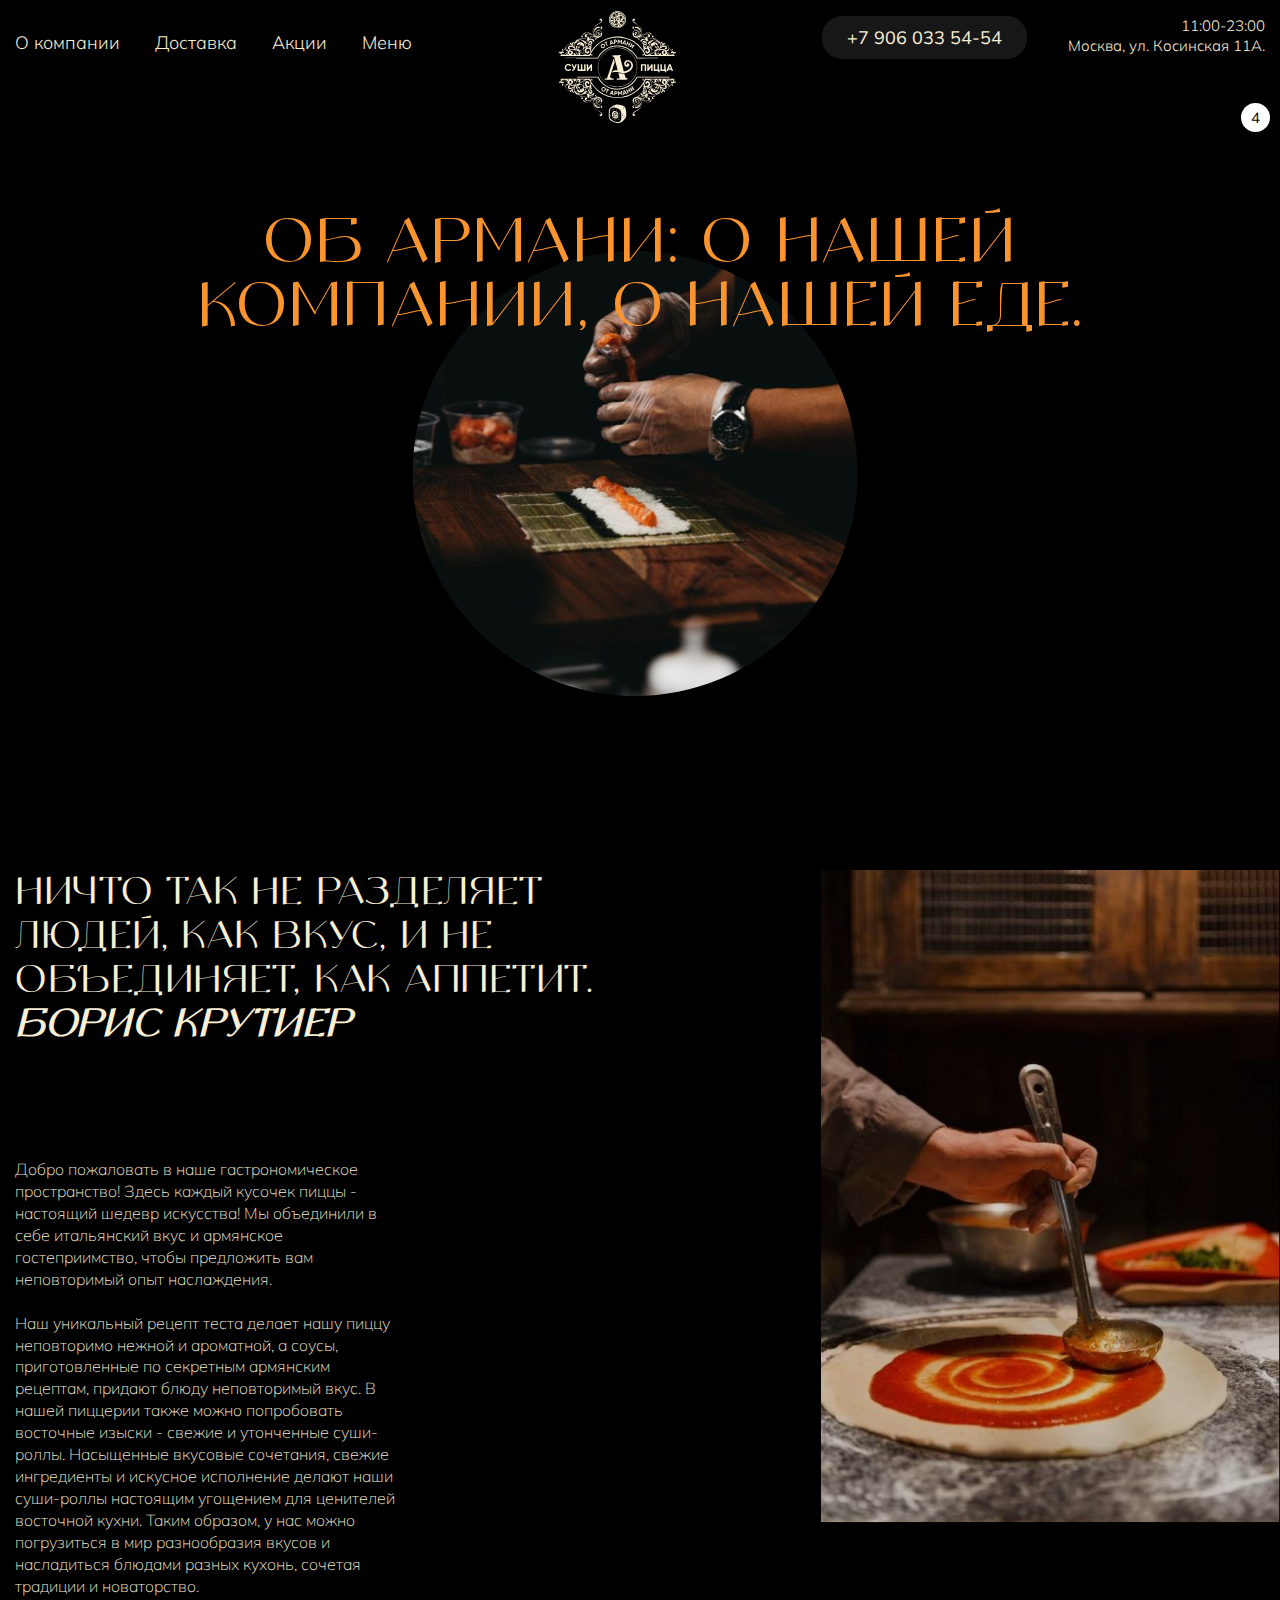
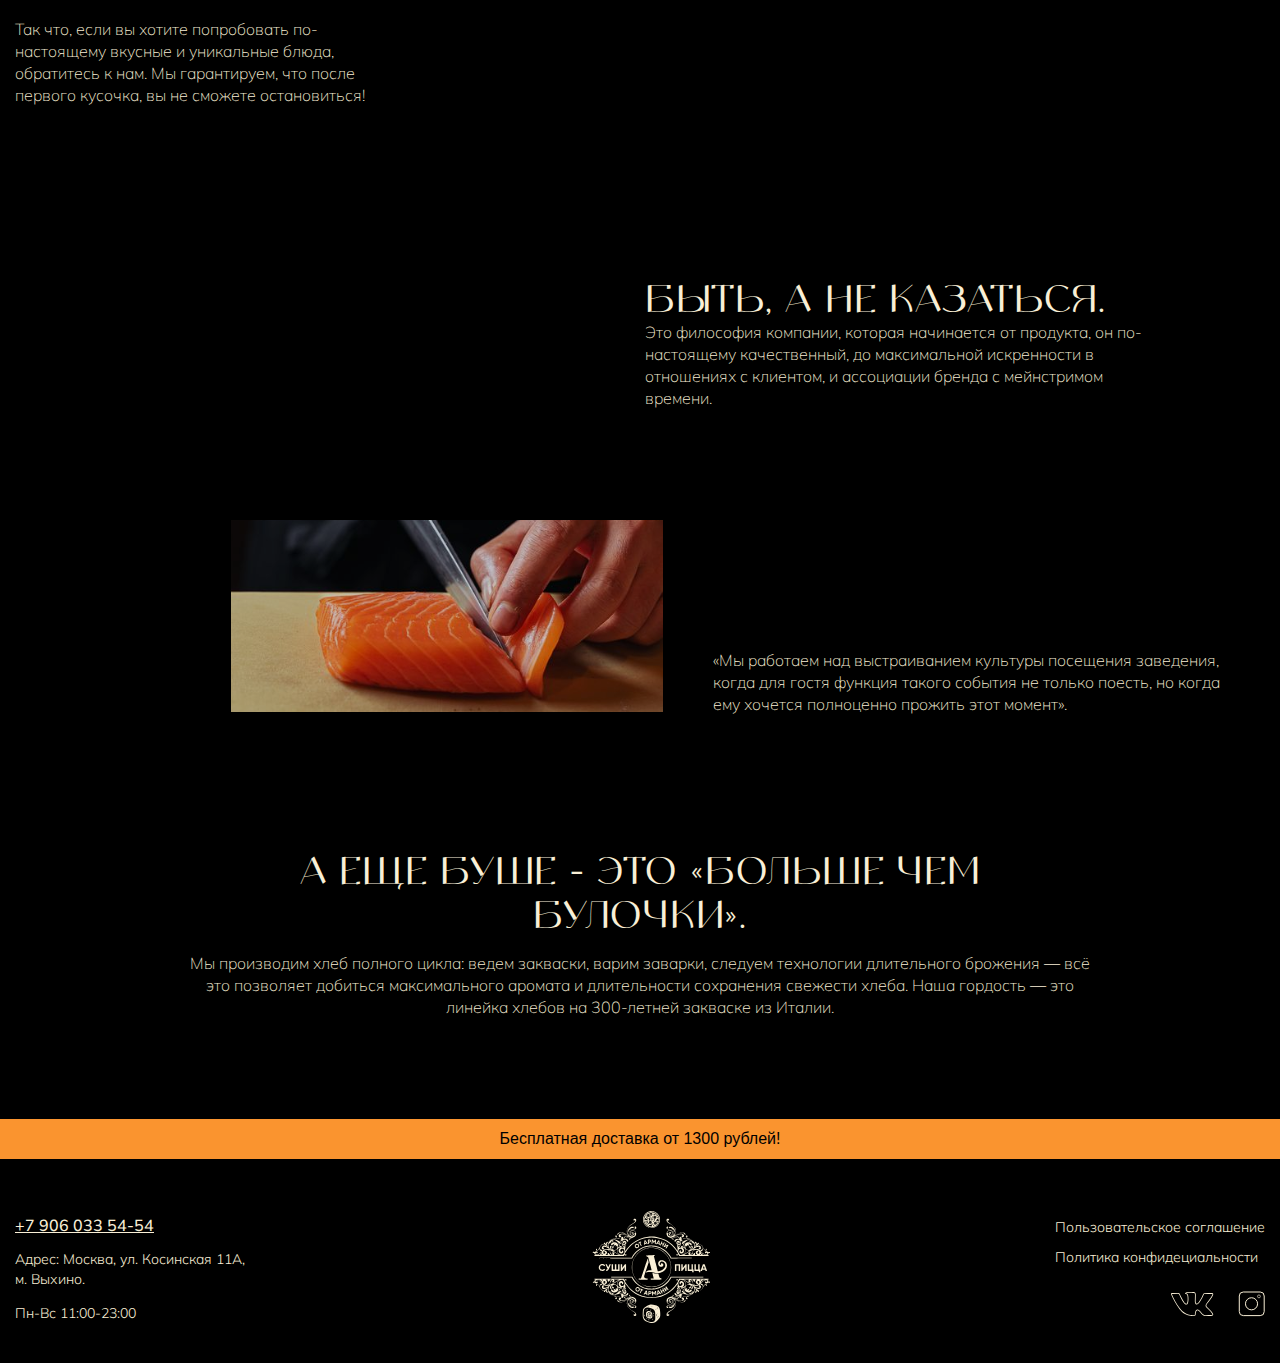
==== about.html @ 70cb0eba "first commit" ====
<!DOCTYPE html>
<html lang="ru">

<head>
    <meta charset="UTF-8">
    <meta name="viewport" content="width=device-width, initial-scale=1.0">
    <title>О компании</title>
    <link rel="stylesheet" href="css/style.min.css">
    <link rel="stylesheet" href="css/fonts.css">
    <link rel="icon" href="favicon/Armani.ico" type="image/x-icon">
</head>

<body>
    <div class="wrapper">
        <header class="header header--with-cart">
    <div class="container header__container">
        <div class="header__inner">
            <div class="burger-wrapper">
                <div class="burger">
                    <span></span>
                    <!-- <span></span>
                    <span></span> -->
                </div>
            </div>
            <nav class="header__nav">
                <ul class="header__nav-list">
                    <li class="header__nav-item">
                        <a href="about.html" class="header__nav-link">О компании</a>
                        <svg width="12" height="22" viewBox="0 0 12 22" fill="none" xmlns="http://www.w3.org/2000/svg">
                            <path d="M1 1L10.505 10.505C10.7784 10.7784 10.7784 11.2216 10.505 11.495L1 21"
                                stroke="#F9EFD6" stroke-width="0.8" />
                        </svg>
                    </li>

                    <li class="header__nav-item">
                        <a href="delivery.html" class="header__nav-link">Доставка</a>
                        <svg width="12" height="22" viewBox="0 0 12 22" fill="none" xmlns="http://www.w3.org/2000/svg">
                            <path d="M1 1L10.505 10.505C10.7784 10.7784 10.7784 11.2216 10.505 11.495L1 21"
                                stroke="#F9EFD6" stroke-width="0.8" />
                        </svg>
                    </li>

                    <li class="header__nav-item">
                        <a href="action.html" class="header__nav-link">Акции</a>
                        <svg width="12" height="22" viewBox="0 0 12 22" fill="none" xmlns="http://www.w3.org/2000/svg">
                            <path d="M1 1L10.505 10.505C10.7784 10.7784 10.7784 11.2216 10.505 11.495L1 21"
                                stroke="#F9EFD6" stroke-width="0.8" />
                        </svg>
                    </li>

                    <li class="header__nav-item">
                        <p class="header__nav-link menu-btn">Меню</p>
                        <svg width="12" height="22" viewBox="0 0 12 22" fill="none" xmlns="http://www.w3.org/2000/svg">
                            <path d="M1 1L10.505 10.505C10.7784 10.7784 10.7784 11.2216 10.505 11.495L1 21"
                                stroke="#F9EFD6" stroke-width="0.8" />
                        </svg>
                    </li>
                </ul>
                <ul class="header__nav-list header__nav-company-contacts">
                    <li class="header__nav-item">
                        <a href="tel:+79060335454" class="header__nav-link">Позвонить</a>
                        <svg width="12" height="22" viewBox="0 0 12 22" fill="none" xmlns="http://www.w3.org/2000/svg">
                            <path d="M1 1L10.505 10.505C10.7784 10.7784 10.7784 11.2216 10.505 11.495L1 21"
                                stroke="#F9EFD6" stroke-width="0.8" />
                        </svg>
                    </li>
                    <li class="header__nav-item">
                        <a href="#" class="header__nav-link">Мы на карте</a>
                        <svg width="12" height="22" viewBox="0 0 12 22" fill="none" xmlns="http://www.w3.org/2000/svg">
                            <path d="M1 1L10.505 10.505C10.7784 10.7784 10.7784 11.2216 10.505 11.495L1 21"
                                stroke="#F9EFD6" stroke-width="0.8" />
                        </svg>
                    </li>
                </ul>
                <div class="header__company-info footer__left-block">
                    <div class="footer__company-details">
                        <p class="footer__company-address">Адрес: Москва, ул. Косинская 11А, м. Выхино.</p>
                        <p class="footer__company-schedule">Пн-Вс 11:00-23:00</p>
                    </div>
                    <div class="company-links header__company-links">
                        <a href="#" class="footer__company-link">
                            <picture><source srcset="img/icons/vk.svg" type="image/webp"><img src="img/icons/vk.svg" alt="VKontakte"></picture>
                        </a>

                        <a href="#" class="footer__company-link">
                            <picture><source srcset="img/icons/instagram.svg" type="image/webp"><img src="img/icons/instagram.svg" alt="instagram"></picture>
                        </a>
                    </div>
                </div>
            </nav>
            <a href="index.html" class="logo">
                <picture>
                    <source srcset="img/logo-tablet.svg" media="(max-width: 1055px)">
                    <source srcset="img/logo-mobile.svg" media="(max-width: 768px)">
                    <img src="img/logo.svg" alt="logo">
                </picture>
            </a>

            <nav class="header__info">
                <a href="tel:+79060335454" class="header__info-phone">+7 906 033 54-54</a>
                <div class="header__info-company-details company-details">
                    <p class="company-details__text">11:00-23:00</p>
                    <p class="company-details__text">Москва, ул. Косинская 11А.</p>
                </div>
                <button class="header__cart" id="openBasket">
                    <img src="img/header/cart.jpg" alt="">
                    <p class="header__cart-count">4</p>
                </button>
            </nav>

            <div class="header__phone-mobile-wrapper">
                <a href="tel:+79060335454" class="header__phone-mobile">
                    <svg width="22" height="22" viewBox="0 0 22 22" fill="none" xmlns="http://www.w3.org/2000/svg">
                        <path
                            d="M17.9652 0.678247C17.041 1.59841 16.1237 2.52501 15.2133 3.45805C14.1482 4.5492 15.2597 5.77655 15.9436 6.67933C16.2731 7.11453 16.3842 7.4078 16.2153 7.92181C14.9028 11.906 11.8632 15.0026 7.92793 16.3515C7.42279 16.5242 7.11908 16.4893 6.71001 16.1798C5.93835 15.5959 4.84594 14.5261 3.80518 15.0798C3.66503 15.1542 3.44965 15.3378 3.15903 15.6303C2.34226 16.4524 1.52687 17.276 0.712851 18.1012C0.434971 18.3826 0.254709 18.6023 0.172068 18.7603C-0.164696 19.4053 0.00626755 20.2773 0.567711 20.7495C0.70579 20.8654 0.961807 21.0163 1.33576 21.2025C3.518 22.2868 6.0747 22.1694 8.35973 21.4279C12.2655 20.1609 15.6569 17.5601 18.2736 14.3524C19.4353 12.9281 20.3506 11.4263 21.0193 9.84685C22.2822 6.86406 22.5203 3.33803 20.5622 0.59684C20.1371 0.0024722 19.2193 -0.157208 18.5964 0.16111C18.4431 0.239385 18.2327 0.411764 17.9652 0.678247ZM18.5101 0.886458C18.9063 0.492474 19.4491 0.394891 19.9155 0.714775C20.0564 0.811488 20.2113 1.00074 20.3804 1.28253C22.1525 4.2408 21.5694 7.70629 20.071 10.6364C18.1682 14.3576 15.0201 17.4479 11.4288 19.5013C8.41913 21.2218 4.31703 22.4147 1.07854 20.4594C0.381252 20.0383 0.359558 19.2101 0.913254 18.6523C1.85123 17.7067 2.78869 16.7604 3.72563 15.8135C4.05413 15.4821 4.35938 15.3631 4.82321 15.5312C5.98328 15.9502 6.53233 17.3894 8.07823 16.8598C12.1137 15.4769 15.267 12.3323 16.6574 8.25839C16.8222 7.77622 16.8852 7.4052 16.7215 6.95381C16.4141 6.10583 14.6466 4.81586 15.5665 3.86769C16.5393 2.86542 17.5205 1.87168 18.5101 0.886458Z"
                            fill="#F9EFD6" />
                        <path
                            d="M12.7421 0.730625C5.66336 -0.468547 -0.454658 5.69795 0.722978 12.8549C0.806135 13.3611 1.32729 13.2588 1.24878 12.8111C0.0726986 6.07889 5.87358 0.153999 12.5468 1.2368C12.6889 1.25976 12.8258 1.30412 12.9466 1.22793C13.0964 1.13348 13.0943 0.874651 12.9337 0.784374C12.8979 0.764196 12.834 0.74628 12.7421 0.730625Z"
                            fill="#F9EFD6" />
                        <path
                            d="M4.32077 9.00236C5.33416 5.64488 8.73277 3.54712 12.1438 4.13574C12.6122 4.21663 12.6763 3.68018 12.26 3.61548C10.4154 3.32777 8.71418 3.64696 7.15639 4.57304C4.45403 6.17976 3.04448 9.35721 3.59869 12.4433C3.66068 12.7867 4.17202 12.7126 4.11159 12.3285C3.93047 11.1732 4.00019 10.0645 4.32077 9.00236Z"
                            fill="#F9EFD6" />
                        <path
                            d="M11.7651 7.05038C12.0156 7.09787 12.2 6.5823 11.7176 6.50559C8.57054 6.00359 5.94462 8.73851 6.4415 11.8648C6.50864 12.2901 7.01689 12.191 6.96059 11.8267C6.51794 8.96812 8.89749 6.50611 11.7651 7.05038Z"
                            fill="#F9EFD6" />
                    </svg>
                </a>
            </div>
        </div>
        <div class="basket__composition basket-composition" id="basket">
            <button class="basket__composition-close" id="closeBasket">
                <svg width="19" height="19" viewBox="0 0 19 19" fill="none" xmlns="http://www.w3.org/2000/svg">
                    <path
                        d="M18.732 0.674223C18.9978 0.951903 19.1341 1.18946 18.8136 1.51C16.27 4.05456 13.7262 6.59913 11.1823 9.14369C10.8628 9.46286 11.0424 9.71638 11.315 9.98858C13.7893 12.4635 16.2635 14.9385 18.7375 17.4134C19.0652 17.7413 19.0889 17.972 18.763 18.2966C18.6102 18.4486 18.4571 18.6008 18.304 18.7531C17.9999 19.0558 17.7634 19.095 17.4566 18.7877C14.9576 16.2884 12.4588 13.7892 9.96021 11.2899C9.61149 10.9406 9.39634 10.932 9.05536 11.2726C6.57375 13.7527 4.0932 16.2336 1.61371 18.7152C1.2773 19.0517 1.05439 19.1155 0.705667 18.7681C0.529711 18.5924 0.354667 18.4156 0.180534 18.2378C-0.0806644 17.9711 -0.0451086 17.718 0.206061 17.4663C2.74998 14.9221 5.29374 12.3777 7.83735 9.8331C8.11632 9.55405 7.96635 9.29507 7.72248 9.05113C5.23873 6.56706 2.75514 4.08283 0.271703 1.59846C-0.0259631 1.30071 -0.118955 1.06361 0.196945 0.74216C0.382625 0.553393 0.570281 0.366753 0.759913 0.182241C1.03387 -0.08404 1.2855 -0.0448271 1.54077 0.210967C5.36926 4.0459 7.90785 6.58362 9.15656 7.82414C9.44146 8.10729 9.70312 7.96731 9.95338 7.71699C12.4748 5.19431 14.9965 2.67194 17.5186 0.149868C17.9644 -0.296061 18.4603 0.389703 18.732 0.674223Z"
                        fill="#F9EFD6" />
                </svg>
            </button>
            <div class="basket-composition__title-wrapper">
                <p class="basket-composition__title">Ваш заказ</p>
            </div>
            <div class="basket-composition__container">
                <div class="basket-composition__item basket-item">
                    <picture>
                        <source srcset="img/basket/img-1.svg" type="image/webp"><img src="img/basket/img-1.svg"
                            alt="basketImg" class="basket-item__img">
                    </picture>
                    <div class="basket-item__details">
                        <p class="basket-item__name">Филадельфия с креветкой 6 шт.</p>
                        <div class="basket-item__price-count">
                            <div class="cart-info__count basket-item__count">
                                <button class="cart-info__count-add cart-info__count-action">
                                    <svg width="12" height="2" viewBox="0 0 12 2" fill="none"
                                        xmlns="http://www.w3.org/2000/svg">
                                        <path d="M0 1H12" stroke="#F9EFD6" stroke-width="0.9" />
                                    </svg>
                                </button>
                                <span class="cart-info__count-text">1</span>
                                <button class="cart-info__count-remove cart-info__count-action">
                                    <svg width="12" height="12" viewBox="0 0 12 12" fill="none"
                                        xmlns="http://www.w3.org/2000/svg">
                                        <path d="M0 6H12" stroke="#F9EFD6" stroke-width="0.9" />
                                        <path d="M6 12L6 -3.57628e-07" stroke="#F9EFD6" stroke-width="0.9" />
                                    </svg>
                                </button>
                            </div>
                            <span class="basket-item__price">599р.</span>
                        </div>
                    </div>
                </div>
                <div class="basket-composition__item basket-item">
                    <picture>
                        <source srcset="img/basket/img-2.svg" type="image/webp"><img src="img/basket/img-2.svg"
                            alt="basketImg" class="basket-item__img">
                    </picture>
                    <div class="basket-item__details">
                        <p class="basket-item__name">Филадельфия с креветкой 6 шт.</p>
                        <div class="basket-item__price-count">
                            <div class="cart-info__count basket-item__count">
                                <button class="cart-info__count-add cart-info__count-action">
                                    <svg width="12" height="2" viewBox="0 0 12 2" fill="none"
                                        xmlns="http://www.w3.org/2000/svg">
                                        <path d="M0 1H12" stroke="#F9EFD6" stroke-width="0.9" />
                                    </svg>
                                </button>
                                <span class="cart-info__count-text">1</span>
                                <button class="cart-info__count-remove cart-info__count-action">
                                    <svg width="12" height="12" viewBox="0 0 12 12" fill="none"
                                        xmlns="http://www.w3.org/2000/svg">
                                        <path d="M0 6H12" stroke="#F9EFD6" stroke-width="0.9" />
                                        <path d="M6 12L6 -3.57628e-07" stroke="#F9EFD6" stroke-width="0.9" />
                                    </svg>
                                </button>
                            </div>
                            <span class="basket-item__price">599р.</span>
                        </div>
                    </div>
                </div>
                <div class="basket-composition__item basket-item">
                    <picture>
                        <source srcset="img/basket/img-3.svg" type="image/webp"><img src="img/basket/img-3.svg"
                            alt="basketImg" class="basket-item__img">
                    </picture>
                    <div class="basket-item__details">
                        <p class="basket-item__name">Филадельфия с креветкой 6 шт.</p>
                        <div class="basket-item__price-count">
                            <div class="cart-info__count basket-item__count">
                                <button class="cart-info__count-add cart-info__count-action">
                                    <svg width="12" height="2" viewBox="0 0 12 2" fill="none"
                                        xmlns="http://www.w3.org/2000/svg">
                                        <path d="M0 1H12" stroke="#F9EFD6" stroke-width="0.9" />
                                    </svg>
                                </button>
                                <span class="cart-info__count-text">1</span>
                                <button class="cart-info__count-remove cart-info__count-action">
                                    <svg width="12" height="12" viewBox="0 0 12 12" fill="none"
                                        xmlns="http://www.w3.org/2000/svg">
                                        <path d="M0 6H12" stroke="#F9EFD6" stroke-width="0.9" />
                                        <path d="M6 12L6 -3.57628e-07" stroke="#F9EFD6" stroke-width="0.9" />
                                    </svg>
                                </button>
                            </div>
                            <span class="basket-item__price">599р.</span>
                        </div>
                    </div>
                </div>
                <div class="basket-composition__item basket-item">
                    <div class="basket-item__img-wrapper">
                        <picture>
                            <source srcset="img/basket/img-1.svg" type="image/webp"><img
                                src="img/basket/img-1.svg" alt="basketImg" class="basket-item__img">
                        </picture>
                    </div>
                    <div class="basket-item__details">
                        <p class="basket-item__name">Филадельфия с креветкой 6 шт.</p>
                        <div class="basket-item__price-count">
                            <div class="cart-info__count basket-item__count">
                                <button class="cart-info__count-add cart-info__count-action">
                                    <svg width="12" height="2" viewBox="0 0 12 2" fill="none"
                                        xmlns="http://www.w3.org/2000/svg">
                                        <path d="M0 1H12" stroke="#F9EFD6" stroke-width="0.9" />
                                    </svg>
                                </button>
                                <span class="cart-info__count-text">1</span>
                                <button class="cart-info__count-remove cart-info__count-action">
                                    <svg width="12" height="12" viewBox="0 0 12 12" fill="none"
                                        xmlns="http://www.w3.org/2000/svg">
                                        <path d="M0 6H12" stroke="#F9EFD6" stroke-width="0.9" />
                                        <path d="M6 12L6 -3.57628e-07" stroke="#F9EFD6" stroke-width="0.9" />
                                    </svg>
                                </button>
                            </div>
                            <span class="basket-item__price">599р.</span>
                        </div>
                    </div>
                </div>
            </div>

            <div class="basket__composition-actions">
                <div class="basket__composition-summary">
                    <span>К оплате</span>
                    <span>2396р.</span>
                </div>
                <button class="basket__pay-btn" onclick="locateToOrderPage()">Оформить заказ</button>
            </div>
        </div>
    </div>
</header>
<div class="added-cart__container" id="addedToCart">
    <p>Добавлено:</p>
    <p class="added-cart__name"></p>
</div>
        <main>
            <section class="hero">
                <div class="container">
                    <div class="hero__bg">
                        <picture>
                            <source srcset="img/about/hero-bg-mobile.svg" media="(max-width: 645px)">
                            <img src="img/about/hero-bg.svg" alt="hero-bg">
                        </picture>
                    </div>

                    <div class="section__title-blog">
                        <h1 class="section__title hero__title">
                            об Армани: о нашей
                            компании, о нашей еде.
                        </h1>
                    </div>
                </div>
            </section>

            <section class="quotes">
                <div class="container quotes__container">
                    <p class="quotes__title quotes__title--mw583">
                        Ничто так не разделяет людей, как вкус, и не объединяет, как аппетит.
                        <b><i>Борис Крутиер</i></b>
                    </p>
                    <p class="quotes__text quotes__text--mw392">
                        Добро пожаловать в наше гастрономическое пространство! Здесь каждый кусочек пиццы - настоящий
                        шедевр искусства! Мы объединили в себе итальянский вкус и армянское гостеприимство, чтобы
                        предложить вам неповторимый опыт наслаждения.
                        <br><br>
                        Наш уникальный рецепт теста делает нашу пиццу неповторимо нежной и ароматной, а соусы,
                        приготовленные по секретным армянским рецептам, придают блюду неповторимый вкус.
                        В нашей пиццерии также можно попробовать восточные изыски - свежие и утонченные суши-роллы.
                        Насыщенные вкусовые сочетания, свежие ингредиенты и искусное исполнение делают наши суши-роллы
                        настоящим угощением для ценителей восточной кухни. Таким образом, у нас можно погрузиться в мир
                        разнообразия вкусов и насладиться блюдами разных кухонь, сочетая традиции и новаторство.
                        <br><br>
                        Так что, если вы хотите попробовать по-настоящему вкусные и уникальные блюда, обратитесь к нам.
                        Мы гарантируем, что после первого кусочка, вы не сможете остановиться!
                    </p>
                    <picture><source srcset="img/about/banner-1.svg" type="image/webp"><img src="img/about/banner-1.svg" alt="banner-1" class="quotes__img quotes__img-1"></picture>
                </div>
                <div class="container quotes__container">
                    <picture><source srcset="img/about/banner-2.svg" type="image/webp"><img src="img/about/banner-2.svg" alt="banner-1" class="quotes__img quotes__img-2"></picture>
                    <div class="quotes__title-blog">
                        <div>
                            <p class="quotes__title quotes__title--mw583">
                                быть, а не казаться.
                            </p>
                            <p class="quotes__text quotes__text--mw517">
                                Это философия компании, которая начинается от продукта, он
                                по-настоящему качественный, до максимальной искренности
                                в отношениях с клиентом, и ассоциации бренда с мейнстримом времени.
                            </p>
                        </div>
                    </div>
                    <div class="container quotes__container quotes__container--small">
                        <picture>
                            <source srcset="img/about/banner-1.svg" media="(max-width: 860px)">

                            <img src="img/about/banner-3.svg" alt="banner-1" class=" quotes__img-3">
                        </picture>
                        <p class="quotes__text quotes__text--mw517">
                            «Мы работаем над выстраиванием культуры посещения
                            заведения, когда для гостя функция такого события не только поесть, но когда ему хочется
                            полноценно прожить этот момент».
                        </p>
                    </div>
                </div>
                <div class="container quotes__title-container">
                    <p class="quotes__title">
                        А еще буше - это «больше чем булочки».
                    </p>
                    <p class="quotes__text">
                        Мы производим хлеб полного цикла: ведем закваски, варим заварки, следуем технологии длительного
                        брожения — всё это позволяет добиться максимального аромата и длительности сохранения свежести
                        хлеба. Наша гордость — это линейка хлебов на 300-летней закваске из Италии.
                    </p>
                </div>
                <div class="hero__active-menu menu__container">
                    <div class="menu__categories-container-wrapper">
                        <button class="go-back hero__go-back" onclick="closeMenu()">
                            <svg width="11" height="20" viewBox="0 0 11 20" fill="none" xmlns="http://www.w3.org/2000/svg">
                                <path d="M10 19L1.49497 10.495C1.22161 10.2216 1.22161 9.77839 1.49497 9.50503L10 1"
                                    stroke="#F9EFD6" stroke-width="0.8" />
                            </svg>
                            Вернуться назад
                        </button>
                        <div class="hero__categories-container menu__categories-container ">
                            <span class="menu__title menu__title--pc">Меню</span>
                            <div class="menu__title-blog-mobile">
                                <span class="menu__title menu__title--mobile">Меню</span>
                                <button class="go-back hero__go-back hero__go-back--mobile" onclick="closeMenu()">
                                    <svg width="19" height="19" viewBox="0 0 19 19" fill="none" xmlns="http://www.w3.org/2000/svg">
                                        <path
                                            d="M18.732 0.674223C18.9978 0.951903 19.1341 1.18946 18.8136 1.51C16.27 4.05456 13.7262 6.59913 11.1823 9.14369C10.8628 9.46286 11.0424 9.71638 11.315 9.98858C13.7893 12.4635 16.2635 14.9385 18.7375 17.4134C19.0652 17.7413 19.0889 17.972 18.763 18.2966C18.6102 18.4486 18.4571 18.6008 18.304 18.7531C17.9999 19.0558 17.7634 19.095 17.4566 18.7877C14.9576 16.2884 12.4588 13.7892 9.96021 11.2899C9.61149 10.9406 9.39634 10.932 9.05536 11.2726C6.57375 13.7527 4.0932 16.2336 1.61371 18.7152C1.2773 19.0517 1.05439 19.1155 0.705667 18.7681C0.529711 18.5924 0.354667 18.4156 0.180534 18.2378C-0.0806644 17.9711 -0.0451086 17.718 0.206061 17.4663C2.74998 14.9221 5.29374 12.3777 7.83735 9.8331C8.11632 9.55405 7.96635 9.29507 7.72248 9.05113C5.23873 6.56706 2.75514 4.08283 0.271703 1.59846C-0.0259631 1.30071 -0.118955 1.06361 0.196945 0.74216C0.382625 0.553393 0.570281 0.366753 0.759913 0.182241C1.03387 -0.08404 1.2855 -0.0448271 1.54077 0.210967C5.36926 4.0459 7.90785 6.58362 9.15656 7.82414C9.44146 8.10729 9.70312 7.96731 9.95338 7.71699C12.4748 5.19431 14.9965 2.67194 17.5186 0.149868C17.9644 -0.296061 18.4603 0.389703 18.732 0.674223Z"
                                            fill="#F9EFD6" />
                                    </svg>
                                </button>
                            </div>
                            <div class="menu__categories">
                                <div class="menu__category menu-category">
                                    <div class="menu-category__text-info">
                                        <p class="menu-category__name">Пицца</p>
                                        <p class="menu-category__description">Уникальный рецепт пиццы
                                            от шефа с армянским размахом</p>
                                    </div>
            
                                    <picture><source srcset="img/menu-categories/pizza.svg" type="image/webp"><img src="img/menu-categories/pizza.svg" alt="pizza"></picture>
                                </div>
                                <div class="menu__category menu-category">
                                    <div class="menu-category__text-info">
                                        <p class="menu-category__name">Роллы классика</p>
                                        <p class="menu-category__description">Краткое и сочное описание
                                            категории продукта</p>
                                    </div>
            
                                    <picture><source srcset="img/menu-categories/classic-roll.svg" type="image/webp"><img src="img/menu-categories/classic-roll.svg" alt="classic-roll"></picture>
                                </div>
                                <div class="menu__category menu-category">
                                    <div class="menu-category__text-info">
                                        <p class="menu-category__name">Роллы сложные</p>
                                        <p class="menu-category__description">Краткое и сочное описание
                                            категории продукта</p>
                                    </div>
            
                                    <picture><source srcset="img/menu-categories/hard-roll.svg" type="image/webp"><img src="img/menu-categories/hard-roll.svg" alt="hard-roll"></picture>
                                </div>
            
                                <div class="menu__category menu-category">
                                    <div class="menu-category__text-info">
                                        <p class="menu-category__name">Роллы запеченные</p>
                                        <p class="menu-category__description">Уникальный рецепт пиццы
                                            от шефа с армянским размахом</p>
                                    </div>
            
                                    <picture><source srcset="img/menu-categories/baked-roll.svg" type="image/webp"><img src="img/menu-categories/baked-roll.svg" alt="baked-roll"></picture>
                                </div>
                                <div class="menu__category menu-category">
                                    <div class="menu-category__text-info">
                                        <p class="menu-category__name">Роллы темпура</p>
                                        <p class="menu-category__description">Краткое и сочное описание
                                            категории продукта</p>
                                    </div>
            
                                    <picture><source srcset="img/menu-categories/tempur-roll.svg" type="image/webp"><img src="img/menu-categories/tempur-roll.svg" alt="tempur-roll"></picture>
                                </div>
                                <div class="menu__category menu-category">
                                    <div class="menu-category__text-info">
                                        <p class="menu-category__name">Суши нигири</p>
                                        <p class="menu-category__description">Краткое и сочное описание
                                            категории продукта</p>
                                    </div>
            
                                    <picture><source srcset="img/menu-categories/negiry-roll.svg" type="image/webp"><img src="img/menu-categories/negiry-roll.svg" alt="negiry-roll"></picture>
                                </div>
            
                                <div class="menu__category menu-category">
                                    <div class="menu-category__text-info">
                                        <p class="menu-category__name">Гунканы</p>
                                        <p class="menu-category__description">Уникальный рецепт пиццы
                                            от шефа с армянским размахом</p>
                                    </div>
            
                                    <picture><source srcset="img/menu-categories/gunkan-roll.svg" type="image/webp"><img src="img/menu-categories/gunkan-roll.svg" alt="gunkan-roll"></picture>
                                </div>
                                <div class="menu__category menu-category">
                                    <div class="menu-category__text-info">
                                        <p class="menu-category__name">Супы</p>
                                        <p class="menu-category__description">Краткое и сочное описание
                                            категории продукта</p>
                                    </div>
            
                                    <picture><source srcset="img/menu-categories/soup.svg" type="image/webp"><img src="img/menu-categories/soup.svg" alt="soup"></picture>
                                </div>
                                <div class="menu__category menu-category">
                                    <div class="menu-category__text-info">
                                        <p class="menu-category__name">Вок</p>
                                        <p class="menu-category__description">Краткое и сочное описание
                                            категории продукта</p>
                                    </div>
            
                                    <picture><source srcset="img/menu-categories/wok.svg" type="image/webp"><img src="img/menu-categories/wok.svg" alt="wok"></picture>
                                </div>
            
                                <div class="menu__category menu-category">
                                    <div class="menu-category__text-info">
                                        <p class="menu-category__name">Закуски</p>
                                        <p class="menu-category__description">Уникальный рецепт пиццы
                                            от шефа с армянским размахом</p>
                                    </div>
            
                                    <picture><source srcset="img/menu-categories/pizza.svg" type="image/webp"><img src="img/menu-categories/pizza.svg" alt="snacks"></picture>
                                </div>
                                <div class="menu__category menu-category">
                                    <div class="menu-category__text-info">
                                        <p class="menu-category__name">Салаты</p>
                                        <p class="menu-category__description">Краткое и сочное описание
                                            категории продукта</p>
                                    </div>
            
                                    <picture><source srcset="img/menu-categories/classic-roll.svg" type="image/webp"><img src="img/menu-categories/classic-roll.svg" alt="salads"></picture>
                                </div>
                                <div class="menu__category menu-category">
                                    <div class="menu-category__text-info">
                                        <p class="menu-category__name">Сеты</p>
                                        <p class="menu-category__description">Краткое и сочное описание
                                            категории продукта</p>
                                    </div>
            
                                    <picture><source srcset="img/menu-categories/hard-roll.svg" type="image/webp"><img src="img/menu-categories/hard-roll.svg" alt="sets"></picture>
                                </div>
                            </div>
                        </div>
                    </div>
                </div>
            </section>
        </main>
        <footer class="footer">
    <div class="delivery-row">
        Бесплатная доставка от 1300 рублей!
    </div>
    <div class="container footer__container">
        <div class="footer__left-block">
            <a class="footer__company-phone" href="tel:+79060335454">+7 906 033 54-54</a>
            <div class="footer__company-details">
                <p class="footer__company-address">Адрес: Москва, ул. Косинская 11А, м. Выхино.</p>
                <p class="footer__company-schedule">Пн-Вс 11:00-23:00</p>
            </div>
        </div>
        <a href="#">
            <picture><source srcset="img/logo.svg" type="image/webp"><img src="img/logo.svg" alt="logo"></picture>
        </a>
        <div class="footer__right-block">
            <div class="footer__company-rights">
                <button onclick="openPolicy('agreement')" class="footer__company-right">Пользовательское
                    соглашение</button>
                <button onclick="openPolicy('privacy')" class="footer__company-right">Политика
                    конфидециальности</button>
            </div>
            <div class="company-links footer__company-links">
                <a href="#" class="footer__company-link">
                    <picture><source srcset="img/icons/vk.svg" type="image/webp"><img src="img/icons/vk.svg" alt="VKontakte"></picture>
                </a>

                <a href="#" class="footer__company-link">
                    <picture><source srcset="img/icons/instagram.svg" type="image/webp"><img src="img/icons/instagram.svg" alt="instagram"></picture>
                </a>
            </div>
        </div>
    </div>

    <div class="footer__container-mobile">
        <div class="footer__left-block">
            <a class="footer__company-phone" href="tel:+79060335454">+7 906 033 54-54</a>
            <div class="footer__company-details">
                <p class="footer__company-address">Адрес: Москва, ул. Косинская 11А, м. Выхино.</p>
                <p class="footer__company-schedule">Пн-Вс 11:00-23:00</p>
            </div>
        </div>
        <div class="footer__middle-block">
            <div class="company-links">
                <a href="#" class="footer__company-link">
                    <picture><source srcset="img/icons/vk.svg" type="image/webp"><img src="img/icons/vk.svg" alt="VKontakte"></picture>
                </a>

                <a href="#" class="footer__company-link">
                    <picture><source srcset="img/icons/instagram.svg" type="image/webp"><img src="img/icons/instagram.svg" alt="instagram"></picture>
                </a>
            </div>

            <a href="#" class="logo">
                <picture><source srcset="img/logo-mobile.svg" type="image/webp"><img src="img/logo-mobile.svg" alt="logo"></picture>
            </a>
        </div>
        <div class="footer__company-rights footer__company-rights--mobile">
            <button onclick="openPolicy('agreement')" class="footer__company-right">Пользовательское соглашение</button>
            <button onclick="openPolicy('privacy')" class="footer__company-right">Политика конфидециальности</button>
        </div>
    </div>

    <div class="policy__wrapper agreement__policy">
        <div class="policy__container container">
            <button class="go-back cart__go-back" onclick="closePolicy('agreement')">
                <svg width="11" height="20" viewBox="0 0 11 20" fill="none" xmlns="http://www.w3.org/2000/svg">
                    <path d="M10 19L1.49497 10.495C1.22161 10.2216 1.22161 9.77839 1.49497 9.50503L10 1"
                        stroke="#F9EFD6" stroke-width="0.8" />
                </svg>
                Вернуться назад
            </button>
            <p class="policy__title">Пользовательское соглашение</p>

            <div class="policy__items">
                <div class="policy__item policy-item">
                    <p class="policy-item__title">
                        Соглашение об использовании материалов и сервисов
                        интернет-сайта/мобильного приложения.
                    </p>
                    <p class="policy-item__text">
                        Настоящее Соглашение об использовании материалов и сервисов интернет-сайта/мобильного приложения
                        (ПОЛЬЗОВАТЕЛЬСКОЕ СОГЛАШЕНИЕ) (далее - Соглашение)
                        является публичной офертой и определяет условия использования материалов и сервисов, размещенных
                        на сайте в сети Интернет по адресу: www.pizzasushiotarmani.ru
                        или в мобильном приложении pizzasushiarmani.uds.app, посетителями и пользователями данного
                        интернетсайта (далее - Сайт)/ мобильного приложения.
                        <br> <br>
                        Совершение Пользователем/Клиентом действий, направленных на использование Личного кабинета,
                        предоставления своих персональных данных при заказе товара,
                        регистрации на Сайте или заказе обратного звонка через соответствующий виджет, является полным и
                        безоговорочным принятием Пользователем/Клиентом условий
                        Соглашения (акцептом) по смыслу ч. 1 ст. 438 Гражданского кодекса Российской Федерации, а также
                        Политики конфиденциальности Сайта/мобильного приложения,
                        являющейся неотъемлемой частью настоящего Соглашения и размещенной на странице по адресу:
                        www.pizzasushiotarmani.ru. Таким образом, Пользователь/Клиент
                        соглашается на обработку Администратором Сайта/мобильного приложения, в том числе и в целях
                        продвижения товара и услуг.
                        <br><br>
                        Настоящее Соглашение, заключаемое путем акцепта настоящей оферты, не требует двустороннего
                        подписания и действительно в электронном виде.
                    </p>
                </div>

                <div class="policy__item policy-item">
                    <p class="policy-item__title">
                        1. Термины и определения, используемые в Соглашении:
                    </p>
                    <p class="policy-item__text">
                        В Соглашении, если из текста Соглашения прямо не вытекает иное, следующие слова и выражения
                        будут иметь указанные ниже значения:
                        <br> <br>
                        <span> 1.1. Сайт</span> – Интернет-ресурс, размещённый по адресу: www.pizzasushiotarmani.ru
                        (включая домены
                        следующих уровней, относящихся к данному адресу, если
                        иное не предусмотрено Соглашением), доступ к которому осуществляется с различных
                        пользовательских устройств, подключённых к сети Интернет, посредством
                        специального программного обеспечения для просмотра веб-страниц (браузер) или соответствующего
                        мобильного приложения, позволяющий Пользователю
                        просматривать и искать информацию, размещённую на Сайте, а также совершать иные действия,
                        предусмотренные функционалом Сайта.
                        <br><br>
                        <span>1.2. Мобильное приложение</span> - программное обеспечение, предназначенное для работы на
                        смартфонах,
                        планшетах и других мобильных устройствах. Мобильное
                        приложение «pizzasushiarmani.uds.app» загружается на мобильные устройства из онлайновых
                        магазинов приложений бесплатно.
                        <br><br>
                        <span>1.3. Администратор Сайта/мобильного приложения</span> – ИП «Варданян К. В.», расположенное
                        по адресу:
                        111538, Москва, Косинская улица, 11А стр. 1. Администратор
                        Сайта/мобильного приложения предоставляет доступ к Сайту/мобильному приложению всем
                        заинтересованным лицам в соответствии с настоящим Соглашением
                        и действующим законодательством Российской Федерации.
                        <br><br>
                        <span>1.4. Посетитель</span> - любое физическое лицо, посещающее Сайт/мобильное приложение или
                        использующее
                        информацию с Сайта/из мобильного приложения без доступа
                        в Личный кабинет.
                        <br><br>
                        <span>1.5. Клиент</span> – физическое лицо, юридическое лицо или индивидуальный предприниматель,
                        зарегистрированные в соответствии с законодательством РФ,
                        воспользовавшийся Сервисами Сайта/мобильного приложения.
                        <br><br>
                        <span>1.6. Пользователь</span> – уполномоченный представитель Клиента, сам Клиент, прошедший
                        Авторизацию в
                        Личном Кабинете и намеренный воспользоваться Сервисами
                        Сайта/мобильного приложения. Все действия Пользователя считаются действиями Клиента.
                        <br><br>
                        <span>1.7. Личный кабинет Клиента</span> — интерфейс доступа Клиента к Аккаунту Клиента для цели
                        получения
                        Клиентом доступа к определённым Сервисам (а также иному
                        функционалу Сайта/мобильного приложения), в том числе, но, не ограничиваясь, оформления заказа
                        на доставку Товара, размещенного на сайте/в мобильном
                        приложении.
                        <br><br>
                        <span>1.8. Регистрационные (учётные) данные Клиента</span> — идентификационные данные Клиента
                        (уникальный
                        логин и пароль), предназначенные для доступа Клиента/
                        Пользователя к Личному кабинету Клиента. Регистрационные (учётные) данные Клиента формируются
                        Клиентом для цели использования Клиентом Личного кабинета/
                        Клиента
                        <br><br>
                        <span>1.9. Авторизация Клиента/Пользователя на Сайте/в мобильном приложении</span> — процесс
                        получения
                        Клиентом/Пользователем доступа к функционалу Сайта/мобильного
                        приложения в полном объеме, реализуемый путём ввода Клиентом/Пользователем Регистрационных
                        (учётных) данных Клиента при осуществлении входа в Личный
                        кабинет Клиента.
                        <br><br>
                        <span>1.10. Товар</span> – продукция, рекламируемая ИП «Варданян К. В.»
                    </p>
                </div>

                <div class="policy__item policy-item">
                    <p class="policy-item__title">
                        2. Предмет Соглашения:
                    </p>
                    <p class="policy-item__text">
                        2.1. Администратор Сайта/мобильного приложения оказывает Пользователю услуги по предоставлению
                        доступа к сервисам Сайта/мобильного приложения, в том числе
                        к личному кабинету Клиента, при этом обязательным условием оказания Администратором
                        Сайта/мобильного приложения услуг в соответствии с настоящим Соглашением
                        является принятие, соблюдение Клиентом/Пользователем и применение к отношениям Сторон,
                        требований и положений, определенных настоящим Соглашением.
                        <br> <br>
                        2.2. Администратор Сайта/мобильного приложения оставляет за собой право изменять условия
                        настоящего Соглашения и всех его неотъемлемых частей без согласования
                        с Клиентом/Пользователем с уведомлением последнего посредством размещения на Сайте новой
                        редакции Соглашения или какой-либо его неотъемлемой части,
                        подвергшейся изменениям. Принимая во внимание, что информационная рассылка может быть признана
                        Сторонами спамом, Пользователь обязуется не менее
                        одного раза в месяц знакомиться с содержанием Соглашения, размещенного на Сайте, в целях
                        своевременного ознакомления с его изменениями. Новая редакция
                        Соглашения и/или какойлибо его неотъемлемой части вступает в силу с момента опубликования на
                        Сайте, если иной срок вступления изменений в силу не определен
                        Администратором Сайта при их опубликовании. Действующая редакция Соглашения и всех приложений к
                        нему всегда находится на Сайте в публичном доступе
                        по адресу: www.pizzasushiotarmani.ru.
                    </p>
                </div>
            </div>
        </div>


    </div>

    <div class="policy__wrapper privacy__policy">
        <div class="policy__container container">
            <button class="go-back cart__go-back" onclick="closePolicy('privacy')">
                <svg width="11" height="20" viewBox="0 0 11 20" fill="none" xmlns="http://www.w3.org/2000/svg">
                    <path d="M10 19L1.49497 10.495C1.22161 10.2216 1.22161 9.77839 1.49497 9.50503L10 1"
                        stroke="#F9EFD6" stroke-width="0.8" />
                </svg>
                Вернуться назад
            </button>
            <p class="policy__title">Политика конфиденциальности</p>

            <div class="policy__items">
                <div class="policy__item policy-item">
                    <p class="policy-item__title">
                        1. Общие положения.
                    </p>
                    <p class="policy-item__text">
                        <span>1.1.</span> Настоящее Положение разработано на основании ст. 24 Конституции РФ,
                        Федерального закона от
                        27.07.2006 № 149-ФЗ «Об информации, информатизации и защите информации» и Федерального закона от
                        27.07.2006 № 152-ФЗ «О персональных данных».
                        <br> <br>
                        <span>1.2.</span>  Целями настоящего Положения являются:
                        <br><br>
                        <span>1.2.1</span>
                        выполнение требований нормативных документов Российской Федерации, связанных с персональными
                        данными;
                        <br><br>
                        <span>1.2.2</span>
                        защита персональных данных пользователей от несанкционированного доступа, неправомерного
                        использования персональных данных или их утраты.

                        <br><br>
                        <span>1.3.</span> Настоящее Положение регулирует правоотношения по обработке персональных данных
                        между
                        Пользователем и Администрацией сайта/мобильного приложения, а также определяет порядок работы
                        (получение, обработка, использование и т.д.) с персональными данными и содержит общие принципы
                        защиты персональных данных, полученных Администрацией сайта/мобильного приложения.
                        <br><br>
                        <span>1.4.</span> Персональные данные относятся к категории конфиденциальной информации. Режим
                        конфиденциальности персональных данных снимается в случаях обезличивания или по истечении 75 лет
                        срока хранения, если иное не определено законом.
                        <br><br>
                        <span>1.5.</span> Пользователь обязан полностью ознакомиться с настоящим Положением до момента
                        использования
                        Сайта/мобильного приложения.
                        <br><br>
                        <span>1.6.</span> В случае несогласия с перечисленными в настоящем Положении условиями
                        Пользователь должен
                        воздержаться от дальнейшего использования Сайта/мобильного приложения.

                    </p>
                </div>

                <div class="policy__item policy-item">
                    <p class="policy-item__title">
                        2. Понятия, используемые в настоящем Положении
                    </p>
                    <p class="policy-item__text">
                        <span>2.1.</span> Для целей настоящего Положения используются следующие основные понятия:

                        <br> <br>
                        <span>Администрация сайта/мобильного приложения</span> – ИП Варданян Карен Вардкесович
                        (ИНН 772379542232,
                        ОГРН 319774600531330, адрес места нахождения: РФ, 111538, Москва, Косинская улица, 11А стр. 1).
                        <br><br>
                        <span>Пользователь </span> - Посетитель, который вошел на Сайт/в мобильное приложение и принял
                        решение
                        оформить заказ на Сайте/в мобильном приложении.

                        <br><br>
                        <span>Сайт </span> - www.pizzasushiotarmani.ru
                        <br><br>
                        <span>Мобильное приложение </span>-  мобильном приложении pizzasushiarmani.uds.app
                        предназначенное для работы
                        yа смартфонах, планшетах и других мобильных устройствах для оформления заказа на доставку.

                        <br><br>
                        <span>Персональные данные </span>- любая информация, относящаяся к определенному или
                        определяемому на
                        основании такой информации физическому лицу (субъекту персональных данных).

                        <br><br>
                        <span>Обработка персональных данных </span>– действия (операции) с персональными данными,
                        включая сбор,
                        систематизацию, накопление, хранение, уточнение (обновление, изменение), использование,
                        распространение (в том числе передачу), обезличивание, блокирование, уничтожение персональных
                        данных.

                        <br><br>
                        <span>Конфиденциальность персональных данных </span>– обязательное для соблюдения ответственным
                        лицом,
                        получившим доступ к персональным данным, требование не допускать их распространения без согласия
                        субъекта персональных данных или наличия иного законного основания.

                        <br><br>
                        <span>Обезличивание персональных данных </span>– действия, в результате которых невозможно
                        определить
                        принадлежность персональных данных;
                        <br><br>
                        <span>Oбщедоступные персональные данные </span>– персональные данные, доступ неограниченного
                        круга лиц к
                        которым предоставлен с согласия Пользователя или на которые в соответствии с федеральными
                        законами не распространяется требование соблюдения конфиденциальности.

                        <br><br>
                        <span>2.2.</span> Для целей настоящего Положения термины и определения в единственном числе
                        относятся также и
                        к терминам и определениям во множественном числе и наоборот.

                    </p>
                </div>

                <div class="policy__item policy-item">
                    <p class="policy-item__title">
                        3. Обработка персональных данных
                    </p>
                    <p class="policy-item__text">
                        <span>3.1.</span> Администрация Сайта/мобильного приложения не проверяет достоверность
                        персональной
                        информации, предоставляемой Пользователями. Однако, Администрация Сайта/мобильного приложения
                        исходит из того, что Пользователь предоставляет достоверную и достаточную персональную
                        информацию, и поддерживает эту информацию в актуальном состоянию.

                        <br> <br>
                        <span>3.2.</span> Цели обработки персональных данных:
                        <br><br>
                        <span>3.2.1.</span> Персонификация Пользователя;
                        <br><br>
                        <span>3.2.2.</span> Ведение учета Пользователей и оценка интереса пользователей к продукту
                        Сайта/мобильного приложения.
                        <br><br>
                        <span>3.3.</span> Пользователь, принимая условия настоящего Положения, подтверждает его принятие
                        условий настоящего Положения, а также его полное согласие со всеми пунктами Положения без
                        исключения.
                        <br><br>
                        <span>3.4.</span> Согласие Пользователя на обработку его персональных данных действует со дня
                        его получения Администрацией Сайта/мобильного приложения в порядке п.3.3. настоящего Положения и
                        до дня отзыва согласия Администрации Сайта/мобильного приложения путем направления письменного
                        обращения в Администрацию через Сайт/мобильное приложение.
                        <br><br>
                        <span>3.5.</span> Администрация Сайта/мобильного приложения вправе передать Персональные данные
                        Пользователя
                        третьим лицам в следующих случаях:
                        <br><br>
                        <span>3.5.1.</span> Для использования Пользователем Сайта/мобильного приложения;
                        <br><br>
                        <span>3.5.2.</span> При продаже или иной передаче Сайта/мобильного приложения Администрацией
                        Сайта/мобильного
                        приложения. При этом к приобретателю переходят все права и обязанности по соблюдению настоящего
                        положения в отношении персональных данных Пользователей.
                        <br><br>
                        <span>3.5.3.</span> В целях обеспечения возможности защиты прав и законных интересов
                        Пользователей,
                        Администрации Сайта/мобильного приложения или третьих лиц.
                        <br><br>
                        <span>3.5.4.</span> Агрегаторам (сайт-агрегатор - это многофункциональные платформы, объемные
                        торговые
                        площадки, которые предлагают продукты от большого числа поставщиков) при организации совместных
                        акций с целью уведомления Пользователей о проведении рекламных акций через sms-сообщения и
                        e-mail рассылки.
                        <br><br>
                        <span>3.6.</span> Администрация Сайта/мобильного приложения принимает все необходимые и
                        достаточные
                        организационные и остаточные меры для защиты персональных данных, изменения, блокирования,
                        копирования, распространения, а также от иных неправомерных действий со стороны третьих лиц.
                        <br><br>
                        <span>3.7.</span> Защита персональных данных представляет собой жестко регламентированный и
                        динамически
                        технологический процесс, предупреждающий нарушение доступности, целостности, достоверности и
                        конфиденциальности персональных данных и, в конечном счете, обеспечивающий достаточно надежную
                        безопасность информации в процессе использования Пользователем Сайта/мобильного приложения
                        <br><br>
                        <span>3.8.</span> Защита персональных данных от неправомерного их использования или утраты
                        должна быть
                        обеспечена Администрацией Сайта/мобильного приложения за счет ее средств в порядке,
                        установленном федеральным законом.

                        <br><br>
                        <span>3.9.</span> Администрация Сайта/мобильного приложения обязуется предотвращать попытки
                        несанкционированного доступа к персональным данным Пользователей, непосредственно используемых
                        при работе Пользователя с Сайтом/мобильным приложением.
                        <br><br>
                        <span>3.10.</span> Администрация Сайта/мобильного приложения вправе произвести блокировку,
                        исключение,
                        удаление информации, размещенной Пользователем, без согласия последнего, если такая информация
                        не отвечает требованиям действующего законодательства РФ и настоящего Положения.
                        <br><br>
                    </p>
                </div>

                <div class="policy__item policy-item">
                    <p class="policy-item__title">
                        4. Технологии «Cookie», php-сессии и база данных MySQL, используемые Администрацией
                        Сайта/мобильного приложения.
                    </p>
                    <p class="policy-item__text">
                        <span>4.1.</span> Администрация Сайта/мобильного приложения вправе использовать технологию
                        «сookie»,
                        php-сессии и базу данных MySQL для сохранения информации о Пользователях Сайта. Администрация
                        Сайта/мобильного приложения уведомляет пользователей о том, что «Cookie» не используются для
                        сохранения конфиденциальной информации о Пользователе Сайта/мобильного приложения, и не
                        направлены на установление личности Пользователя Сайта/мобильного приложения. Вся информация,
                        которая собирается и анализируется анонимна. Php-сессии и база данных MySQL, в свою очередь,
                        сохраняют и содержат конфиденциальную информацию о Пользователе, защита и неразглашение которой
                        лежит на Администрации Сайта/мобильного приложения.
                        <br> <br>
                        <span>4.2.</span> Использование технологии «сookie», php-сессии и база данных MySQL представляют
                        собой
                        размещение на Сайте/в мобильном приложении определенного набора символов/знаков, которые
                        сохраняются на компьютере/мобильном устройстве, с которого был выполнен вход Пользователя.
                        <br><br>
                        <span>4.3.</span> Цели применения Администрацией Сайта/мобильного приложения технологий
                        «сookie», php-сессии
                        и базы данных MySQL:
                        <br><br>
                        <span>4.3.1.</span> Аналитическая деятельность по исследованию предпочтений Пользователя
                        Сайта/мобильного
                        приложения;

                        <br><br>
                        <span>4.3.2.</span> Статистика по активности Пользователя Сайта/мобильного приложения;
                        <br><br>
                        <span>4.3.3.</span> Аналитика и исправление ошибок Сайта/мобильного приложения, улучшение работы
                        всех
                        ресурсов;
                        <br><br>
                        <span>4.3.4.</span> Безопасность и целостность ресурсов Сайта/мобильного приложения;
                        <br><br>
                        <span>4.3.5.</span> Показ рекламных объявлений Сайта/мобильного приложения на сторонних сайтах/в
                        мобильных
                        приложениях.
                    </p>
                </div>
            </div>
        </div>

    </div>
</footer>
    </div>
    <script src="js/main.min.js"></script>
</body>

</html>
---- css/style.min.css ----
@import"https://fonts.googleapis.com/css2?family=Mulish:ital,wght@0,200..1000;1,200..1000&display=swap";

::root {
    --primary-color: #000000;
    --secondary-color: #ffffff;
    --burger-color: #ffffff;
    --nav-color: #242a32
}

::-webkit-scrollbar {
    width: 6px;
    height: 8px
}

::-webkit-scrollbar-track {
    background: #171717
}

::-webkit-scrollbar-thumb {
    background: #fa942f;
    border-radius: 6px;
    cursor: pointer
}

* {
    margin: 0;
    padding: 0;
    box-sizing: border-box
}

body {
    font-family: sans-serif;
    background: #000
}

body.lock {
    overflow: hidden
}

.wrapper {
    display: flex;
    flex-direction: column;
    min-height: 100vh
}

main {
    flex: 1
}

.container {
    max-width: 1280px;
    padding: 0 15px;
    margin: 0 auto
}

.burger {
    display: none;
    width: 30px;
    height: 14px;
    align-items: center;
    position: relative;
    z-index: 50;
    justify-content: flex-end;
    background-color: rgba(0, 0, 0, 0)
}

.burger span {
    width: 100%;
    height: 1px;
    transform: scale(1);
    background-color: #fff
}

.burger::before,
.burger::after {
    content: "";
    position: absolute;
    background-color: #fff;
    height: 1px;
    width: 100%;
    transition: all .3s ease
}

.burger::before {
    top: 0
}

.burger::after {
    bottom: 0
}

.burger.active span {
    display: none
}

.burger.active::before {
    top: calc(50% - .5px);
    transform: rotate(-45deg)
}

.burger.active::after {
    bottom: calc(50% - .5px);
    transform: rotate(45deg)
}

@media screen and (max-width: 940px) {
    .burger {
        display: flex
    }
}

.open {
    display: flex;
    animation: navAnimate forwards .25s ease
}

@keyframes navAnimate {
    0% {
        opacity: 0
    }

    100% {
        opacity: 1
    }
}

.section__title {
    text-align: center;
    font-family: "Vetrino", sans-serif;
    font-weight: 400;
    font-size: 60px;
    line-height: 107%;
    letter-spacing: .02em;
    text-transform: uppercase;
    text-align: center;
    color: #fa942f
}

@media screen and (max-width: 1024px) {
    .section__title {
        font-size: 5.078125vw
    }
}

@media screen and (max-width: 524px) {
    .section__title {
        font-size: 6.8702290076vw
    }
}

@media screen and (max-width: 390px) {
    .section__title {
        font-size: 8.2051282051vw
    }
}

.section__title-blog {
    position: absolute;
    left: 50%;
    transform: translateX(-50%);
    width: 100%;
    display: flex;
    align-items: center;
    justify-content: center
}

.burger-wrapper {
    display: none;
    padding: 19px 12px;
    background-color: #171717;
    border-radius: 50%;
    position: relative;
    z-index: 10
}

@media screen and (max-width: 940px) {
    .burger-wrapper {
        display: flex
    }
}

.go-back {
    background: rgba(0, 0, 0, 0);
    border: none;
    cursor: pointer;
    display: flex;
    gap: 8px;
    align-items: center;
    font-family: "Mulish", sans-serif;
    font-weight: 300;
    font-size: 15px;
    line-height: 100%;
    text-align: center;
    color: #f9efd6
}

.company-links {
    display: flex;
    gap: 24px;
    align-items: center
}

.slick-slide {
    padding: 10px;
    transition: all .4s ease-in-out;
    opacity: .4
}

@media screen and (max-width: 768px) {
    .slick-slide {
        opacity: 1
    }
}

.slick-slide img,
.slick-slide picture {
    max-width: 100%;
    width: 100%;
    transition: all .4s ease-in-out
}

.slick-center {
    opacity: 1
}

.menu-btn {
    cursor: pointer
}

@font-face {
    font-family: "Vetrino";
    font-weight: 400;
    src: url("../fonts/vetrino/vetrino.woff2") format("woff2"), url("../fonts/vetrino/vetrino.woff") format("woff"), url("../fonts/vetrino/vetrino.ttf") format("ttf")
}

.header {
    position: absolute;
    top: 0;
    width: 100%;
    padding-top: 11px;
    z-index: 10;
    transition: .5s;
}

/* .header.sticky {
    position: sticky;
    top: 0;
    background-color: #0e0e0e;
    padding: 10px 0 5px 0;
    z-index: 3;
    border-bottom: 1px solid gray;
} */

.header__container {
    position: relative
}

.header__inner {
    width: 100%;
    display: flex;
    justify-content: space-between
}

@media screen and (max-width: 940px) {
    .header__inner {
        align-items: center
    }
}

.header__nav {
    padding-top: 20px
}

.header__nav-list {
    display: flex;
    gap: 35px;
    align-items: center;
    list-style: none
}

@media screen and (max-width: 1050px) {
    .header__nav-list {
        gap: 10px
    }
}

.header__nav-link {
    text-decoration: none;
    font-size: 18px;
    color: #f9efd6;
    font-family: "Mulish", sans-serif;
    font-weight: 300;
    font-size: 18px;
    line-height: 128%;
    text-align: center;
    color: #f9efd6;
    transition: all .2s ease;
    position: relative
}

.header__nav-link::before,
.header__nav-link::after {
    content: "";
    position: absolute;
    bottom: -5px;
    width: 0%;
    height: 1.5px;
    background-color: #fa942f;
    transition: all .3s
}

.header__nav-link::before {
    left: 50%
}

.header__nav-link::after {
    right: 50%
}

@media(hover: hover) {

    .header__nav-link:hover::before,
    .header__nav-link:hover::after {
        width: 50%
    }
}

.header__nav-item svg {
    display: none
}

@media screen and (max-width: 940px) {
    .header__nav {
        display: none;
        position: fixed;
        background-color: #0e0e0e;
        top: 0;
        left: 0;
        right: 0;
        bottom: 0;
        width: 100%;
        height: 100%;
        overflow: auto;
        padding: 20px
    }

    .header__nav-list {
        padding-top: 100px;
        flex-direction: column;
        width: 100%
    }

    .header__nav-item {
        border-radius: 8px;
        width: 100%;
        background: #171717;
        display: flex;
        align-items: center;
        justify-content: space-between;
        padding: 16px
    }

    .header__nav-item svg {
        display: block
    }
}

.header__nav.open {
    display: flex;
    flex-direction: column;
    gap: 38px
}

.header__nav-company-contacts {
    padding-top: 0;
    display: none
}

@media screen and (max-width: 940px) {
    .header__nav-company-contacts {
        display: flex
    }
}

.header__info {
    position: relative;
    padding-top: 5px;
    display: flex;
    gap: 41px;
    align-items: flex-start
}

@media screen and (max-width: 940px) {
    .header__info {
        display: none
    }
}

.header__info-phone {
    border-radius: 20px;
    background: #171717;
    border: .7px solid #171717;
    font-family: "Mulish", sans-serif;
    font-weight: 400;
    font-size: 18px;
    line-height: 139%;
    text-align: center;
    color: #f9efd6;
    padding: 8px 24px;
    text-decoration: none;
    transition: all .3s
}

@media(hover: hover) {
    .header__info-phone:hover {
        border: .7px solid #fa942f
    }
}

.header__info-phone:active {
    border: .7px solid #fa942f
}

.header__cart {
    width: 58px;
    height: 58px;
    cursor: pointer;
    position: absolute;
    right: 0;
    bottom: 0;
    background: rgba(0, 0, 0, 0);
    border: none
}

@media screen and (max-width: 1055px) {
    .header__cart {
        bottom: -20px;
    }
}

.header__cart-count {
    position: absolute;
    right: -5px;
    bottom: -5px;
    padding: 7px 10px;
    font-family: "Mulish", sans-serif;
    font-weight: 400;
    font-size: 15px;
    line-height: 100%;
    color: #000;
    background: #fff;
    border-radius: 50%
}

.header__phone-mobile {
    display: flex;
    align-items: center;
    justify-content: center
}

.header__phone-mobile-wrapper {
    align-items: center;
    justify-content: center;
    padding: 14px;
    background-color: #171717;
    border-radius: 100%;
    display: none
}

@media screen and (max-width: 940px) {
    .header__phone-mobile-wrapper {
        display: flex
    }
}

.header__company-links {
    margin-top: 14px
}

.company-details__text {
    font-family: "Mulish", sans-serif;
    font-weight: 300;
    font-size: 15px;
    line-height: 133%;
    color: #f9efd6;
    text-align: end
}

.hero {
    padding-top: 211px;
    position: relative;
    min-height: 870px
}

@media screen and (max-width: 645px) {
    .hero {
        min-height: 680px;
        padding-top: 140px
    }
}

@media screen and (max-width: 490px) {
    .hero {
        min-height: 650px
    }
}

.hero__bg {
    width: 455px;
    height: 455px;
    position: absolute;
    left: 50%;
    top: 251px;
    transform: translate(-50%)
}

@media screen and (max-width: 645px) {
    .hero__bg {
        width: 300px;
        height: 300px;
        top: 195px
    }
}

.hero__menu-btn {
    position: absolute;
    bottom: 20px;
    left: 50%;
    transform: translateX(-50%);
    width: 90px;
    height: 90px;
    border-radius: 50%;
    background-color: #fa942f;
    border: none;
    font-family: "Mulish", sans-serif;
    font-weight: 500;
    font-size: 16px;
    line-height: 156%;
    text-align: center;
    color: #000;
    cursor: pointer
}

@media screen and (max-width: 645px) {
    .hero__menu-btn {
        bottom: -35px
    }
}

.hero__title {
    max-width: 973px
}

@media screen and (max-width: 1024px) {
    .hero__title {
        max-width: 820px
    }
}

.hero__bottom-line {
    position: absolute !important;
    bottom: 0;
    width: 100%;
    max-height: 120px
}

.hero__categories-container {
    margin-top: 0 !important;
    gap: 30px !important
}

.hero__go-back {
    position: absolute;
    top: -40px
}

@media screen and (max-width: 650px) {
    .hero__go-back {
        display: none
    }
}

.hero__go-back--mobile {
    display: flex;
    position: static
}

.menu {
    padding-top: 85px
}

.menu__container {
    padding: 0 15px;
    max-width: 1280px;
    display: flex;
    flex-direction: column;
    gap: 65px;
    margin: 0 auto
}

.menu__row {
    gap: 50px;
    display: flex
}

@media screen and (max-width: 1024px) {
    .menu__row {
        flex-direction: column;
        gap: 10px
    }
}

.menu__title {
    font-family: "Vetrino", sans-serif;
    font-weight: 400;
    font-size: 45px;
    line-height: 142%;
    letter-spacing: .02em;
    text-transform: uppercase;
    color: #fa942f
}

@media screen and (max-width: 524px) {
    .menu__title {
        font-size: 32px
    }
}

@media screen and (max-width: 390px) {
    .menu__title {
        font-size: 28px
    }
}

.menu__title-blog-mobile {
    display: none
}

@media screen and (max-width: 650px) {
    .menu__title-blog-mobile {
        display: flex;
        justify-content: space-between
    }
}

@media screen and (max-width: 650px) {
    .menu__title--pc {
        display: none
    }
}

.menu__item {
    display: flex;
    flex-direction: column;
    gap: 4px;
    border-radius: 12px;
    min-width: 244px;
    border: 1px solid #000;
    transform-origin: center;
    transition: all .3s ease
}

.menu__item-container {
    display: flex;
    gap: 15px;
    max-width: 1280px;
    padding-bottom: 20px
}

@media screen and (max-width: 1800px) {
    .menu__item-container {
        overflow: auto;
        overflow-y: hidden
    }
}

@media(hover: hover) {
    .menu__item:hover .menu-item__img-wrapper {
        border: 1px solid #fa942f
    }

    .menu__item:hover .menu-item__details {
        border: 1px solid #fa942f
    }
}

.menu__item:active .menu-item__img-wrapper {
    border: 1px solid #fa942f
}

.menu__item:active .menu-item__details {
    border: 1px solid #fa942f
}

.menu-item__img {
    width: 155px;
    height: 155px
}

.menu-item__img--11deg {
    width: 207px;
    height: 115px;
    transform: rotate(-3deg);
    object-fit: cover;
    object-position: center
}

.menu-item__img-wrapper {
    cursor: pointer;
    position: relative;
    transition: all .3s ease;
    width: 100%;
    display: flex;
    align-items: center;
    justify-content: center;
    padding: 19px 0;
    max-height: 200px;
    background: #171717;
    border-radius: 12px 12px 0 0;
    border: 1px solid #171717
}

.menu-item__icon {
    position: absolute;
    left: 10px;
    top: 10px
}

.menu-item__composition-short {
    font-family: "Mulish", sans-serif;
    font-weight: 300;
    font-size: 12px;
    line-height: 120%;
    color: #f9efd6
}

.menu-item__details {
    transition: all .3s ease;
    padding: 11px;
    position: relative;
    background: #171717;
    border-radius: 0 0 12px 12px;
    border: 1px solid #171717
}

.menu-item__details-bottom {
    margin-top: 20px;
    display: flex;
    justify-content: space-between;
    align-items: center
}

.menu-item__name,
.menu-item__price {
    font-family: "Mulish", sans-serif;
    font-weight: 400;
    font-size: 16px;
    line-height: 144%;
    color: #f9efd6
}

@media screen and (max-width: 510px) {
    .menu-item__price {
        display: none
    }
}

.menu-item__name {
    margin-bottom: 5px
}

@media screen and (max-width: 530px) {
    .menu-item__name {
        font-size: 14px
    }
}

.menu-item__cart {
    cursor: pointer;
    background-color: rgba(0, 0, 0, 0);
    border: none;
    border-radius: 16px;
    padding: 10px 28px;
    text-align: center;
    font-family: "Mulish", sans-serif;
    font-weight: 500;
    font-size: 17px;
    line-height: 118%;
    color: #000;
    background: #fa942f
}

.menu-item__cart img {
    border-radius: 50%
}

@media screen and (max-width: 510px) {
    .menu-item__cart {
        display: none
    }
}

.menu-item__cart--mobile {
    display: none;
    background: #fa942f;
    width: 100%;
    padding: 8px 20px;
    border-radius: 13px;
    border: none
}

@media screen and (max-width: 510px) {
    .menu-item__cart--mobile {
        display: block
    }
}

.menu-item__stroke {
    width: 100%;
    height: 4px;
    background-color: #000
}

.menu__categories {
    width: 100%;
    max-width: 1025px;
    display: flex;
    gap: 10px;
    flex-wrap: wrap
}

@media screen and (max-width: 1024px) {
    .menu__categories {
        margin-top: 0
    }
}

.menu__categories-container {
    margin-top: 65px;
    display: flex;
    gap: 70px
}

@media screen and (max-width: 1024px) {
    .menu__categories-container {
        flex-direction: column;
        gap: 10px;
        margin-top: 65px
    }
}

.menu__categories-container-wrapper {
    padding: 20px;
    max-width: 1250px;
    background: #0e0e0e;
    border-radius: 20px
}

.menu__category {
    cursor: pointer;
    display: flex;
    padding: 18px 12px 18px 22px;
    background: #171717;
    border-radius: 12px;
    justify-content: space-between;
    align-items: center;
    width: 100%;
    max-width: 335px;
    transition: all .3s ease;
    border: .8px solid #171717
}

@media(hover: hover) {
    .menu__category:hover {
        border: .8px solid #fa942f
    }
}

@media screen and (max-width: 1280px) {
    .menu__category {
        flex: 1 1 49%;
        max-width: 100%
    }
}

@media screen and (max-width: 730px) {
    .menu__category {
        flex: 1 1 100%
    }
}

.menu__category:active {
    border: .8px solid #fa942f
}

.menu-category__text-info {
    display: flex;
    flex-direction: column;
    gap: 6px;
    max-width: 199px
}

.menu-category__name {
    font-family: "Mulish", sans-serif;
    font-weight: 600;
    font-size: 19px;
    line-height: 121%;
    color: #f9efd6
}

.menu-category__description {
    font-family: "Mulish", sans-serif;
    font-weight: 300;
    font-size: 13px;
    line-height: 123%;
    color: #f9efd6
}

.hero__active-menu {
    display: none;
    position: absolute;
    width: 100%;
    left: 50%;
    top: 180px;
    transform: translateX(-50%);
    z-index: 100
}

.hero__active-menu.active {
    display: flex;
    animation: showMenu .5s
}

@media screen and (max-width: 650px) {
    .hero__active-menu.active {
        animation: showMenuMobile .5s
    }
}

.hero__active-menu.hide {
    animation: hideMenu .5s
}

@media screen and (max-width: 650px) {
    .hero__active-menu.hide {
        animation: hideMenuMobile .5s
    }
}

@media screen and (max-width: 730px) {
    .hero__active-menu {
        padding: 0
    }
}

@media screen and (max-width: 650px) {
    .hero__active-menu {
        top: 110px;
        height: 100%;
        overflow: auto;
    }
}

@keyframes showMenu {
    0% {
        opacity: 0;
        top: 500px
    }

    100% {
        opacity: 1;
        top: 180px
    }
}

@keyframes hideMenu {
    0% {
        opacity: 1;
        top: 180px
    }

    100% {
        opacity: 0;
        top: 500px
    }
}

@keyframes showMenuMobile {
    0% {
        opacity: 0;
        top: 500px
    }

    100% {
        opacity: 1;
        top: 110px
    }
}

@keyframes hideMenuMobile {
    0% {
        opacity: 1;
        top: 110px
    }

    100% {
        opacity: 0;
        top: 500px
    }
}

.added-cart__container {
    display: none;
    position: fixed;
    z-index: 100;
    top: 150px;
    padding: 15px;
    border-radius: 12px;
    right: 10px;
    background: #171717;
    width: 300px;
    box-shadow: 3px 3px 5px 10px rgba(0, 0, 0, .5)
}

.added-cart__container p {
    font-family: "Mulish", sans-serif;
    font-weight: 500;
    font-size: 16px;
    line-height: 144%;
    color: #f9efd6
}

.added-cart__name {
    font-weight: 400
}

.reviews {
    max-width: 1280px;
    padding: 0 15px;
    margin: 0 auto;
    display: flex;
    margin-top: 80px;
    gap: 28px
}

@media screen and (max-width: 1024px) {
    .reviews {
        flex-direction: column;
        gap: 10px
    }
}

.reviews__title {
    font-family: "Vetrino", sans-serif;
    font-weight: 400;
    font-size: 38px;
    line-height: 150%;
    letter-spacing: .02em;
    text-transform: uppercase;
    color: #fa942f
}

@media screen and (max-width: 524px) {
    .reviews__title {
        font-size: 28px
    }
}

.reviews__container {
    display: flex;
    width: 100%;
    gap: 24px;
    max-width: 1210px;
    padding-bottom: 20px
}

@media screen and (max-width: 1600px) {
    .reviews__container {
        overflow: auto
    }
}

.reviews__item {
    padding: 20px;
    border: 1px solid #fa942f;
    border-radius: 7px;
    min-width: 284px;
    height: 181px
}

.reviews-item__author {
    font-family: "Mulish", sans-serif;
    font-weight: 500;
    font-size: 16px;
    line-height: 144%;
    color: #f9efd6
}

.reviews-item__text {
    font-family: "Mulish", sans-serif;
    font-weight: 300;
    font-size: 14px;
    line-height: 143%;
    color: #f9efd6
}

.footer__container {
    padding-top: 52px;
    padding-bottom: 36px;
    display: flex;
    justify-content: space-between;
    align-items: center
}

@media screen and (max-width: 645px) {
    .footer__container {
        display: none
    }
}

.footer__container-mobile {
    display: none;
    max-width: 100%;
    margin: 0 auto;
    padding: 0 20px;
    margin-top: 40px
}

@media screen and (max-width: 645px) {
    .footer__container-mobile {
        display: block
    }
}

.footer__left-block {
    max-width: 233px;
    display: flex;
    flex-direction: column;
    gap: 14px
}

.footer__middle-block {
    display: flex;
    justify-content: space-between;
    align-items: center;
    padding-bottom: 45px;
    border-bottom: 1.5px solid #171717
}

.footer__company-phone {
    font-family: "Mulish", sans-serif;
    font-weight: 500;
    font-size: 16px;
    line-height: 125%;
    color: #f9efd6
}

.footer__company-details {
    display: flex;
    flex-direction: column;
    gap: 14px;
    font-family: "Mulish", sans-serif;
    font-weight: 300;
    font-size: 14px;
    line-height: 143%;
    color: #f9efd6
}

.footer__right-block {
    max-width: 210px
}

.footer__company-right {
    font-family: "Mulish", sans-serif;
    font-weight: 300;
    font-size: 14px;
    line-height: 143%;
    color: #f9efd6;
    background-color: rgba(0, 0, 0, 0);
    display: inline-flex;
    border: none;
    cursor: pointer
}

.footer__company-rights {
    display: flex;
    flex-direction: column;
    gap: 10px
}

.footer__company-rights a {
    font-family: "Mulish", sans-serif;
    font-weight: 300;
    font-size: 14px;
    line-height: 143%;
    color: #f9efd6;
    text-decoration: none
}

.footer__company-rights--mobile {
    padding: 20px 0 42px 0
}

.footer__company-links {
    margin-top: 24px;
    justify-content: end;
    display: flex
}

.delivery-row {
    width: 100%;
    height: 40px;
    background: #fa942f;
    margin-top: 100px;
    color: #000;
    display: flex;
    align-items: center;
    justify-content: center
}

.header__company-info {
    display: none
}

@media screen and (max-width: 940px) {
    .header__company-info {
        display: flex
    }
}

.policy__wrapper {
    width: 100%;
    height: 100%;
    background: #000;
    position: fixed;
    top: 0;
    left: 0;
    z-index: 1000;
    padding: 86px 0 155px 0;
    overflow: auto;
    display: none
}

.policy__wrapper.open {
    display: block
}

.policy__title {
    margin-top: 13px;
    font-family: "Vetrino", sans-serif;
    font-weight: 400;
    font-size: 45px;
    line-height: 142%;
    letter-spacing: .02em;
    text-transform: uppercase;
    color: #fa942f
}

.policy__items {
    margin-top: 57px;
    display: flex;
    flex-direction: column;
    gap: 70px
}

.policy__item {
    display: flex;
    flex-direction: column;
    gap: 25px
}

.policy-item__title {
    font-family: "Mulish", sans-serif;
    font-weight: 400;
    font-size: 20px;
    line-height: 135%;
    color: #fffaed;
    max-width: 554px
}

.policy-item__text {
    font-family: "Mulish", sans-serif;
    font-weight: 300;
    font-size: 15px;
    line-height: 153%;
    color: #f9efd6
}

.policy-item__text span {
    color: #fffaed;
    font-weight: 600
}

.main-menu {
    padding-top: 168px
}

.main-menu__wrapper {
    display: flex;
    gap: 30px;
    align-items: flex-start
}

.main-menu__left-block {
    width: 100%;
    max-width: 200px;
    border-radius: 12px;
    display: flex;
    flex-direction: column;
    gap: 3px
}

@media screen and (max-width: 610px) {
    .main-menu__left-block {
        display: none
    }
}

.main-menu__right-block {
    width: 100%;
    max-width: 1010px;
    display: flex;
    flex-direction: column;
    gap: 30px
}

.main-menu__catalog {
    display: flex;
    flex-wrap: wrap;
    gap: 10px
}

.main-menu__left-block-top {
    background: #171717;
    border-radius: 12px 12px 0 0;
    padding: 20px;
    font-family: "Mulish", sans-serif;
    font-weight: 400;
    font-size: 21px;
    line-height: 100%;
    color: #f9efd6
}

.main-menu__left-block-content {
    border-radius: 0 0 12px 12px;
    background: #171717;
    padding: 20px
}

.main-menu__left-block-list {
    list-style: none;
    display: flex;
    flex-direction: column;
    gap: 13px
}

.main-menu__left-block-list--mt47 {
    margin-top: 47px
}

.main-menu__left-block-link {
    font-family: "Mulish", sans-serif;
    font-weight: 300;
    font-size: 16px;
    line-height: 144%;
    text-decoration-skip-ink: none;
    text-align: center;
    color: #f9efd6;
    text-decoration: none
}

@media(hover: hover) {
    .main-menu__left-block-link:hover {
        text-decoration: underline
    }
}

.main-menu__item {
    flex: 1 1 24%
}

@media screen and (max-width: 530px) {
    .main-menu__item {
        min-width: 0;
        flex: 1 1 48%
    }
}

@media screen and (max-width: 370px) {
    .main-menu__item {
        flex: 1 1 100%
    }
}

@media screen and (max-width: 530px) {
    .main-menu__item-img {
        width: 110px;
        height: 110px
    }
}

.main-menu__item .menu-item__cart img {
    width: 40px;
    height: 40px
}

.main-menu__categories {
    display: flex;
    gap: 10px;
    align-items: center;
    flex-wrap: wrap
}

.main-menu__category {
    border-radius: 19px;
    background: #171717;
    padding: 7px 30px;
    text-align: center;
    font-family: "Mulish", sans-serif;
    font-style: italic;
    font-weight: 400;
    font-size: 16px;
    line-height: 144%;
    color: #f9efd6;
    cursor: pointer;
    border: .6px solid #171717;
    transition: border .3s ease
}

@media(hover: hover) {
    .main-menu__category:hover {
        border: .6px solid #fa942f
    }
}

@media screen and (max-width: 420px) {
    .main-menu__category {
        flex: 1 1 auto
    }
}

.main-menu__category.active {
    color: #000;
    background: #fa942f;
    border: .6px solid #fa942f
}

.cart {
    padding-top: 168px
}

.cart__info {
    display: flex;
    gap: 42px
}

@media screen and (max-width: 790px) {
    .cart__info {
        flex-direction: column
    }
}

.cart__go-back {
    margin-bottom: 15px
}

.cart-info__img-container {
    border-radius: 12px;
    background: #171717;
    padding: 44px 100px;
    display: flex;
    align-items: center;
    justify-content: center
}

@media screen and (max-width: 1015px) {
    .cart-info__img-container {
        padding: 10px 58px
    }
}

@media(min-width: 540px)and (max-width: 790px) {
    .cart-info__img-container {
        padding: 30px 0
    }
}

.cart-info__img {
    width: 307px;
    height: 309px
}

@media screen and (max-width: 1015px) {
    .cart-info__img {
        width: 235px;
        height: 235px
    }
}

.cart-info__name {
    font-family: "Vetrino", sans-serif;
    font-weight: 400;
    font-size: 37px;
    line-height: 127%;
    letter-spacing: .02em;
    text-transform: uppercase;
    color: #fa942f
}

@media screen and (max-width: 490px) {
    .cart-info__name {
        font-size: 26px
    }
}

.cart-info__weight {
    margin-top: 6px;
    font-family: "Mulish", sans-serif;
    font-weight: 300;
    font-size: 18px;
    line-height: 128%;
    color: rgba(249, 239, 214, .6)
}

.cart-info__composition {
    margin-top: 40px;
    display: flex;
    flex-direction: column;
    gap: 12px;
    font-family: "Mulish", sans-serif;
    font-weight: 300;
    font-size: 16px;
    line-height: 137%;
    color: #f9efd6;
    max-width: 517px
}

.cart-info__composition span {
    font-family: "Mulish", sans-serif;
    font-weight: 500;
    font-size: 20px;
    line-height: 100%;
    color: #f9efd6
}

@media screen and (max-width: 490px) {
    .cart-info__composition {
        margin-top: 30px
    }
}

.cart-info__price {
    font-family: "Mulish", sans-serif;
    font-weight: 500;
    font-size: 22px;
    line-height: 100%;
    color: #f9efd6;
    margin-right: 73px
}

@media screen and (max-width: 870px) {
    .cart-info__price {
        margin-right: 20px
    }
}

@media screen and (max-width: 420px) {
    .cart-info__price {
        margin-right: 0
    }
}

.cart-info__actions {
    display: flex;
    margin-top: 85px;
    gap: 10px;
    align-items: center
}

@media screen and (max-width: 420px) {
    .cart-info__actions {
        margin-top: 30px;
        flex-direction: column;
        align-items: normal
    }
}

.cart-info__count {
    display: flex;
    padding: 10px 20px;
    border-radius: 20px;
    background: #171717;
    gap: 23px
}

.cart-info__count-action {
    background: rgba(0, 0, 0, 0);
    border: none;
    display: flex;
    align-items: center;
    justify-content: center;
    cursor: pointer
}

@media screen and (max-width: 420px) {
    .cart-info__count {
        justify-content: center
    }
}

.cart-info__count-text {
    font-family: "Mulish", sans-serif;
    font-weight: 300;
    font-size: 16px;
    line-height: 137%;
    color: #f9efd6
}

.cart-info__btn-add {
    text-align: center;
    padding: 8px 43.5px;
    font-family: "Mulish", sans-serif;
    font-weight: 500;
    font-size: 18px;
    line-height: 122%;
    color: #000;
    background: #fa942f;
    border-radius: 20px;
    border: 1px solid #fa942f;
    cursor: pointer
}

.cart-info__nutritional {
    margin-top: 35px;
    display: flex;
    max-width: 450px;
    gap: 40px;
    align-items: center;
    flex-wrap: wrap
}

@media screen and (max-width: 420px) {
    .cart-info__nutritional {
        gap: 30px
    }
}

.recomendations {
    margin-top: 102px
}

.recomendations__title {
    font-family: "Vetrino", sans-serif;
    font-weight: 400;
    font-size: 37px;
    line-height: 127%;
    letter-spacing: .02em;
    text-transform: uppercase;
    color: #fa942f
}

.recomendations__container {
    margin-top: 22px;
    display: flex;
    align-items: center;
    justify-content: space-between;
    width: 100%;
    gap: 15px;
    padding-bottom: 20px
}

@media screen and (max-width: 1260px) {
    .recomendations__container {
        overflow: auto
    }
}

.nutritional__item {
    display: flex;
    flex-direction: column;
    gap: 12px
}

.nutritional-item__name {
    font-family: "Mulish", sans-serif;
    font-weight: 500;
    font-size: 18px;
    line-height: 100%;
    color: #958f80
}

@media screen and (max-width: 420px) {
    .nutritional-item__name {
        font-size: 14px
    }
}

.nutritional-item__value {
    font-family: "Mulish", sans-serif;
    font-weight: 400;
    font-size: 16px;
    line-height: 112%;
    color: #f9efd6
}

.cart-info__food-property {
    margin-top: 50px;
    display: flex;
    flex-direction: column;
    gap: 11px;
    max-width: 444px
}

.food-property__container {
    display: flex;
    width: 100%;
    justify-content: space-between;
    background: #171717;
    border-radius: 23px
}

.food-property__item {
    flex: 1 1 50%;
    font-family: "Mulish", sans-serif;
    font-weight: 400;
    font-size: 16px;
    line-height: 131%;
    color: #f9efd6;
    text-align: center;
    padding: 8px 30px;
    border: .5px solid #171717;
    border-radius: 23px;
    cursor: pointer
}

.food-property__item.active {
    border: .5px solid #fa942f
}

.quotes__container {
    position: relative;
    margin-bottom: 134px
}

.quotes__container--small {
    margin-top: 20px;
    margin-bottom: 0;
    display: flex;
    gap: 50px;
    align-items: flex-end;
    justify-content: end;
    padding-right: 35px
}

@media screen and (max-width: 860px) {
    .quotes__container--small {
        justify-content: center
    }

    .quotes__container--small p {
        display: none
    }
}

@media screen and (max-width: 490px) {
    .quotes__container {
        margin-bottom: 40px
    }
}

.quotes__title-container {
    width: 100%;
    max-width: 935px;
    display: flex;
    flex-direction: column;
    gap: 15px;
    align-items: center;
    text-align: center
}

.quotes__title {
    font-family: "Vetrino", sans-serif;
    font-weight: 400;
    font-size: 37px;
    line-height: 119%;
    letter-spacing: .02em;
    text-transform: uppercase;
    color: #f9efd6
}

.quotes__title--mw583 {
    max-width: 582px
}

@media screen and (max-width: 1070px) {
    .quotes__title--mw583 {
        max-width: 100%
    }
}

@media screen and (max-width: 768px) {
    .quotes__title {
        font-size: 28px
    }
}

@media screen and (max-width: 490px) {
    .quotes__title {
        font-size: 24px
    }
}

@media screen and (max-width: 390px) {
    .quotes__title {
        font-size: 21px
    }
}

.quotes__text {
    font-family: "Mulish", sans-serif;
    font-weight: 200;
    font-size: 16px;
    line-height: 137%;
    color: #f9efd6
}

.quotes__text--mw392 {
    max-width: 392px;
    margin-top: 113px
}

@media screen and (max-width: 1070px) {
    .quotes__text--mw392 {
        max-width: 100%;
        margin-top: 40px
    }
}

@media screen and (max-width: 490px) {
    .quotes__text--mw392 {
        margin-top: 16px
    }
}

.quotes__text--mw517 {
    max-width: 517px
}

@media screen and (max-width: 490px) {
    .quotes__text {
        font-size: 13px
    }
}

.quotes__title-blog {
    width: 100%;
    display: flex;
    padding-top: 37px;
    padding-bottom: 90px;
    padding-right: 103px;
    flex-direction: column;
    justify-content: end;
    align-items: flex-end
}

@media screen and (max-width: 1200px) {
    .quotes__title-blog {
        padding-right: 0
    }
}

@media screen and (max-width: 490px) {
    .quotes__title-blog {
        padding-bottom: 40px
    }
}

.quotes__img {
    position: absolute
}

.quotes__img-1 {
    right: 0;
    top: 0
}

@media screen and (max-width: 1070px) {
    .quotes__img-1 {
        display: none
    }
}

.quotes__img-2 {
    left: -105px;
    top: 0
}

@media screen and (max-width: 1060px) {
    .quotes__img-2 {
        position: static
    }
}

@media screen and (max-width: 860px) {
    .quotes__img-2 {
        width: 100%
    }
}

@media screen and (max-width: 500px) {
    .quotes__img-3 {
        width: 212px;
        height: 302px
    }
}

.delivery {
    padding-top: 191px
}

.delivery__title {
    font-family: "Vetrino", sans-serif;
    font-weight: 400;
    font-size: 60px;
    line-height: 107%;
    letter-spacing: .02em;
    text-transform: uppercase;
    text-align: center;
    color: #fa942f
}

@media screen and (max-width: 768px) {
    .delivery__title {
        font-size: 42px
    }
}

@media screen and (max-width: 490px) {
    .delivery__title {
        font-size: 30px
    }
}

.delivery__container {
    margin-top: 62px;
    display: flex;
    width: 100%;
    gap: 20px;
    flex-wrap: wrap;
    justify-content: center
}

.delivery__item {
    display: flex;
    flex-direction: column;
    gap: 15px;
    text-align: center;
    align-items: center;
    background: #171717;
    flex: 1 1 auto;
    max-width: 400px;
    width: 100%;
    min-height: 300px;
    padding: 20px 23px;
    border-radius: 12px
}

@media screen and (max-width: 850px) {
    .delivery__item {
        max-width: 100%
    }
}

.delivery-item__title {
    margin-bottom: 10px;
    font-family: "Vetrino", sans-serif;
    font-weight: 400;
    font-size: 27px;
    line-height: 100%;
    letter-spacing: .02em;
    text-transform: uppercase;
    color: #f9efd6
}

.delivery-item__text {
    font-family: "Mulish", sans-serif;
    font-weight: 200;
    font-size: 14px;
    line-height: 143%;
    text-align: center;
    color: #f9efd6
}

.delivery-item__remark {
    font-family: "Mulish", sans-serif;
    font-weight: 400;
    font-size: 14px;
    line-height: 143%;
    text-align: center;
    color: #f9efd6
}

.delivery-item__img {
    width: 100%;
    border-radius: 12px
}

.order {
    padding-top: 211px
}

.order__title {
    font-family: "Vetrino", sans-serif;
    font-weight: 400;
    font-size: 60px;
    line-height: 107%;
    letter-spacing: .02em;
    text-transform: uppercase;
    color: #fa942f
}

@media screen and (max-width: 868px) {
    .order__title {
        font-size: 48px
    }
}

@media screen and (max-width: 670px) {
    .order__title {
        font-size: 38px
    }
}

@media screen and (max-width: 490px) {
    .order__title {
        font-size: 30px
    }
}

.order__container {
    margin-top: 64px;
    display: flex;
    justify-content: space-between
}

.order__composition {
    max-width: 524px;
    width: 100%
}

.order__composition-summary {
    margin-top: 27px;
    display: flex;
    width: 100%;
    justify-content: space-between
}

.order__composition-summary span {
    font-family: "Mulish", sans-serif;
    font-weight: 500;
    font-size: 19px;
    line-height: 116%;
    color: #f9efd6
}

.order__details {
    display: flex;
    flex-direction: column;
    gap: 55px
}

@media screen and (max-width: 1180px) {
    .order__details {
        width: 100%
    }
}

.order__details-summary {
    width: 100%;
    justify-content: space-between;
    display: none
}

.order__details-summary span {
    font-family: "Mulish", sans-serif;
    font-weight: 500;
    font-size: 18px;
    line-height: 111%;
    color: #f9efd6
}

@media screen and (max-width: 1180px) {
    .order__details-summary {
        display: flex
    }
}

.order__details-form {
    display: flex;
    flex-direction: column;
    gap: 15px
}

.order__details-title {
    font-family: "Vetrino", sans-serif;
    font-weight: 400;
    font-size: 30px;
    line-height: 127%;
    letter-spacing: .02em;
    text-transform: uppercase;
    color: #f9efd6;
    margin-bottom: 15px
}

@media screen and (max-width: 670px) {
    .order__details-title {
        font-size: 25px
    }
}

.order__contacts-item {
    border-radius: 8px;
    background: #171717;
    padding: 13px 16px;
    border: 1px solid #171717;
    max-width: 347px;
    font-family: "Mulish", sans-serif;
    font-weight: 300;
    font-size: 16px;
    line-height: 125%;
    color: #f9efd6
}

.order__contacts-item:focus {
    border: .5px solid #fa942f;
    outline: none
}

.order__contacts-item:focus::placeholder {
    color: #fa942f
}

.order__delivery-btn-container {
    display: flex;
    width: 100%
}

.order__delivery-btn {
    width: 100%;
    background: #0e0e0e;
    border-radius: 8px;
    width: 300px;
    height: 46px;
    border: 1px solid #0e0e0e;
    cursor: pointer;
    font-family: "Mulish", sans-serif;
    font-weight: 400;
    font-size: 17px;
    line-height: 124%;
    color: #f9efd6
}

.order__delivery-btn--active {
    border: .5px solid #fa942f
}

.order__delivery-item {
    border-radius: 8px;
    width: 100%;
    padding: 13px 16px;
    background: #171717;
    border: 1px solid #171717;
    font-family: "Mulish", sans-serif;
    font-weight: 300;
    font-size: 16px;
    line-height: 125%;
    color: #f9efd6
}

.order__delivery-item:focus {
    border: .5px solid #fa942f;
    outline: none
}

.order__delivery-item:focus::placeholder {
    color: #fa942f
}

.order__delivery-textarea {
    border-radius: 8px;
    width: 100%;
    padding: 13px 16px;
    background: #171717;
    border: 1px solid #171717;
    min-height: 111px;
    resize: none;
    font-family: "Mulish", sans-serif;
    font-weight: 300;
    font-size: 16px;
    line-height: 125%;
    color: #f9efd6
}

.order__delivery-textarea:focus {
    border: .5px solid #fa942f;
    outline: none
}

.order__delivery-textarea:focus::placeholder {
    color: #fa942f
}

.order__payment {
    display: flex;
    flex-direction: column;
    gap: 15px
}

.order__payment-item {
    display: flex;
    gap: 16px;
    align-items: center;
    position: relative
}

.order__payment-item input[type=radio] {
    display: none
}

.order__payment-item label::after,
.order__payment-item label::before {
    content: "";
    position: absolute;
    border-radius: 50%
}

.order__payment-item label::after {
    width: 20px;
    height: 20px;
    border: 1px solid #f9efd6;
    left: 0;
    top: calc(50% - 12px)
}

.order__payment-item label::before {
    width: 8px;
    height: 8px;
    background: #f9efd6;
    left: 7px;
    top: calc(50% - 5px);
    transform: scale(5);
    visibility: hidden;
    opacity: 0;
    transition: .3s ease-in-out 0s
}

.order__payment-item [type=radio]:checked~label {
    border-color: #f9efd6
}

.order__payment-item [type=radio]:checked~label::before {
    opacity: 1;
    visibility: visible;
    transform: scale(1)
}

.order__payment-item label {
    padding-left: 36px;
    font-family: "Mulish", sans-serif;
    font-weight: 300;
    font-size: 17px;
    line-height: 124%;
    color: #f9efd6;
    cursor: pointer
}

.order__pay-btn {
    border-radius: 20px;
    width: 100%;
    font-family: "Mulish", sans-serif;
    font-weight: 500;
    font-size: 18px;
    line-height: 122%;
    color: #000;
    background: #fa942f;
    padding: 11px 20px;
    text-align: center;
    cursor: pointer;
    border: 1px solid #fa942f
}

@media screen and (max-width: 1180px) {
    .order-composition {
        display: none
    }
}

.order-composition__title-wrapper {
    padding: 23px 32px;
    border-bottom: 3px solid #000;
    background: #171717;
    border-radius: 12px 12px 0 0
}

.order-composition__title {
    font-family: "Vetrino", sans-serif;
    font-weight: 400;
    font-size: 30px;
    line-height: 127%;
    letter-spacing: .02em;
    text-transform: uppercase;
    color: #f9efd6
}

.order-composition__container {
    background: #171717;
    padding: 30px 23px 28px 35px;
    display: flex;
    flex-direction: column;
    gap: 50px;
    border-radius: 0 0 12px 12px
}

.order-composition__item {
    display: flex;
    align-items: center
}

.order-item__details {
    margin-left: 20px;
    display: flex;
    flex-direction: column;
    gap: 16px;
    width: 100%
}

.order-item__name {
    font-family: "Mulish", sans-serif;
    font-weight: 400;
    font-size: 16px;
    line-height: 137%;
    color: #f9efd6
}

.order-item__price-count {
    width: 100%;
    display: flex;
    justify-content: space-between
}

.order-item__count {
    border: .7px solid #f9efd6;
    max-width: 114px;
    padding: 5px 16px
}

.order-item__price {
    font-family: "Mulish", sans-serif;
    font-weight: 500;
    font-size: 19px;
    line-height: 116%;
    color: #f9efd6
}

.basket__composition {
    display: none;
    max-width: 515px;
    width: 100%;
    position: absolute;
    top: 150px;
    right: 0
}

.basket__composition.open {
    display: block
}

.basket__composition-summary {
    display: flex;
    width: 100%;
    justify-content: space-between
}

.basket__composition-summary span {
    font-family: "Mulish", sans-serif;
    font-weight: 500;
    font-size: 19px;
    line-height: 116%;
    color: #f9efd6
}

.basket__pay-btn {
    border-radius: 20px;
    width: 100%;
    font-family: "Mulish", sans-serif;
    font-weight: 500;
    font-size: 18px;
    line-height: 122%;
    color: #000;
    background: #fa942f;
    padding: 11px 20px;
    text-align: center;
    cursor: pointer;
    border: 1px solid #fa942f
}

.basket__composition-actions {
    display: flex;
    flex-direction: column;
    gap: 18px;
    padding: 40px 20px;
    background: #171717;
    border-radius: 0 0 12px 12px;
    border-top: 3px solid #000
}

.basket__composition-close {
    background-color: rgba(0, 0, 0, 0);
    border: none;
    cursor: pointer;
    position: absolute;
    top: 20px;
    right: 20px
}

@media screen and (max-width: 1180px) {
    .basket-composition {
        display: none
    }
}

.basket-composition__title-wrapper {
    padding: 39px 20px 20px 20px;
    border-bottom: 3px solid #000;
    background: #171717;
    border-radius: 12px 12px 0 0
}

.basket-composition__title {
    font-family: "Vetrino", sans-serif;
    font-weight: 400;
    font-size: 30px;
    line-height: 127%;
    letter-spacing: .02em;
    text-transform: uppercase;
    color: #f9efd6
}

.basket-composition__container {
    background: #171717;
    padding: 27px 20px;
    display: flex;
    flex-direction: column;
    gap: 50px
}

.basket-composition__item {
    display: flex;
    align-items: center
}

.basket-item__details {
    margin-left: 20px;
    display: flex;
    flex-direction: column;
    gap: 16px;
    width: 100%
}

.basket-item__name {
    font-family: "Mulish", sans-serif;
    font-weight: 400;
    font-size: 16px;
    line-height: 137%;
    color: #f9efd6
}

.basket-item__price-count {
    width: 100%;
    display: flex;
    justify-content: space-between
}

.basket-item__count {
    border: .7px solid #f9efd6;
    max-width: 114px;
    padding: 5px 16px
}

.basket-item__price {
    font-family: "Mulish", sans-serif;
    font-weight: 500;
    font-size: 19px;
    line-height: 116%;
    color: #f9efd6
}

/* Правки и нововедения */

.cart-mobile {
    display: none;
    position: fixed;
    bottom: 15px;
    right: 15px;
    z-index: 10;
    width: 50px;
    height: 50px;
}

.cart-mobile img {
    width: inherit;
    height: inherit;
}

@media screen and (max-width: 940px) {
    .cart-mobile {
        display: flex;
    }
}
---- css/fonts.css ----
@font-face{font-family:"Vetrino";font-weight:400;src:url("../fonts/vetrino/vetrino.woff2") format("woff2"),url("../fonts/vetrino/vetrino.woff") format("woff"),url("../fonts/vetrino/vetrino.ttf") format("ttf")}
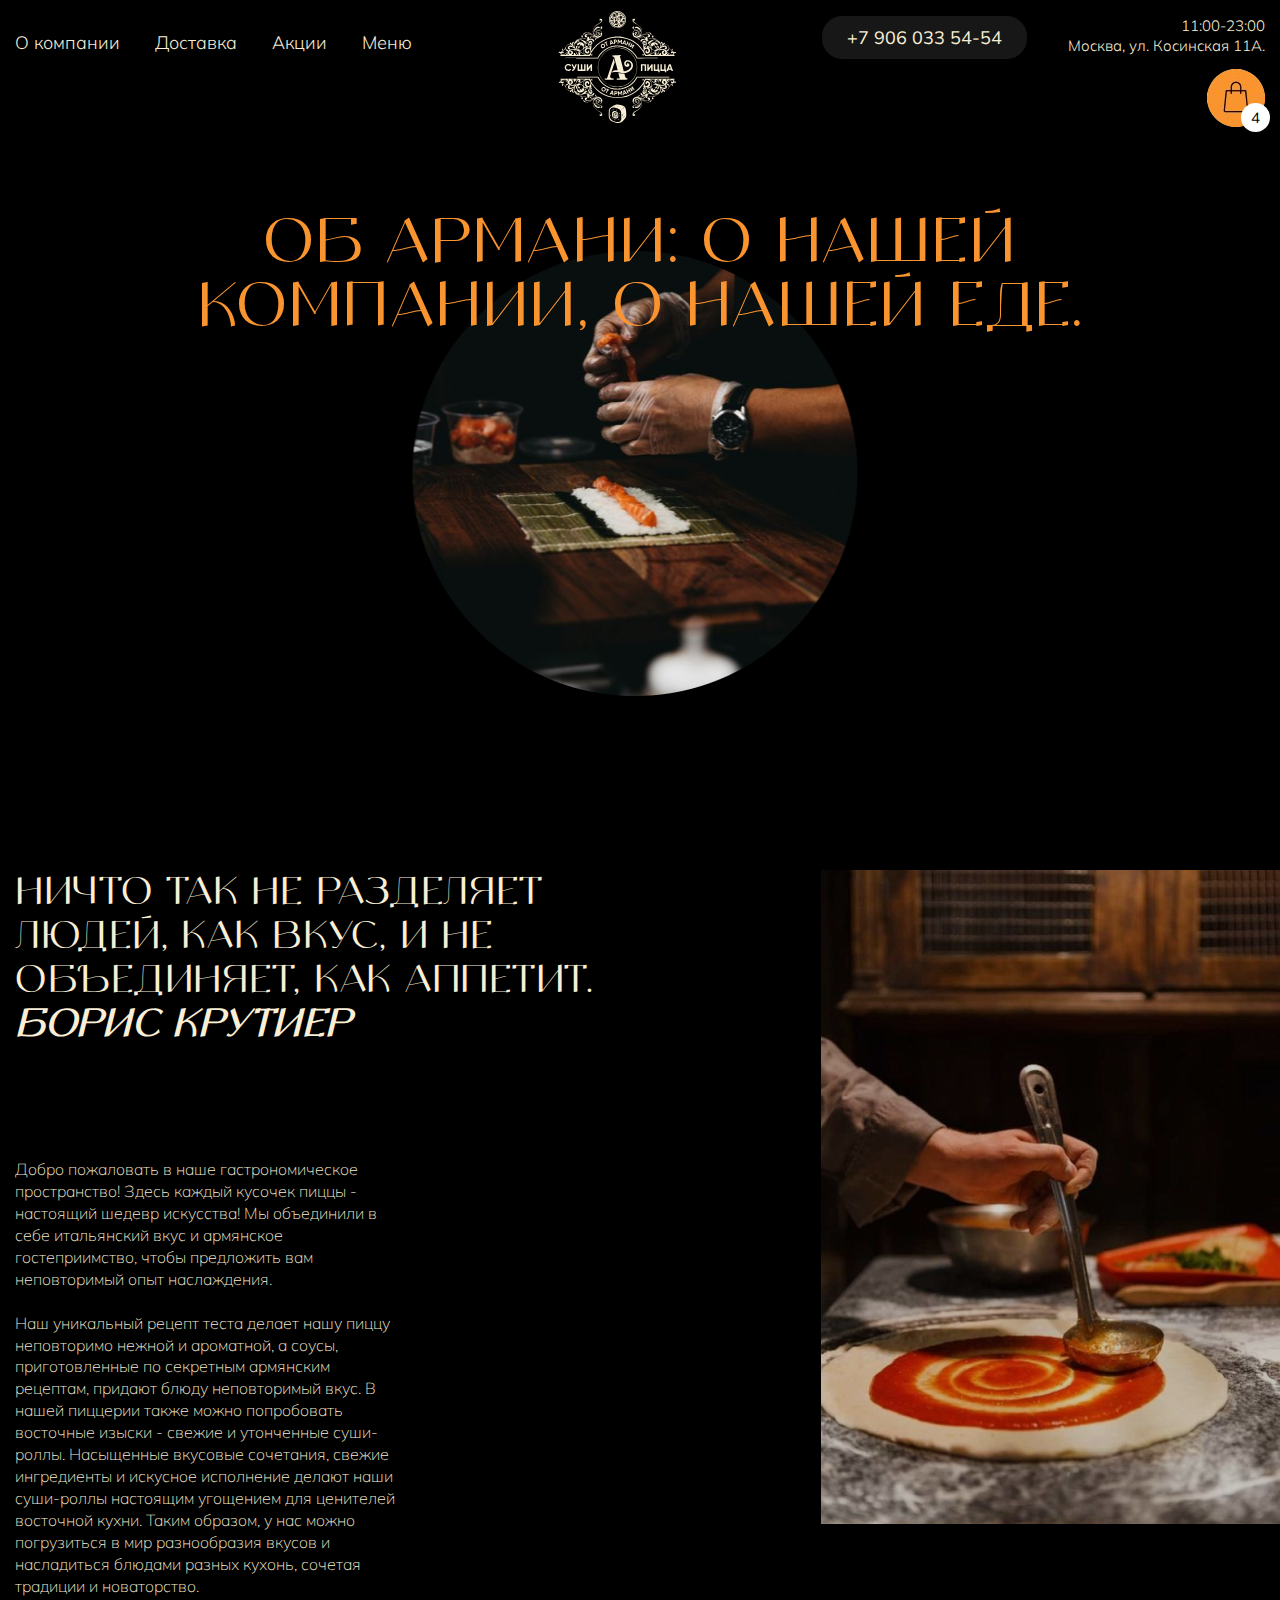
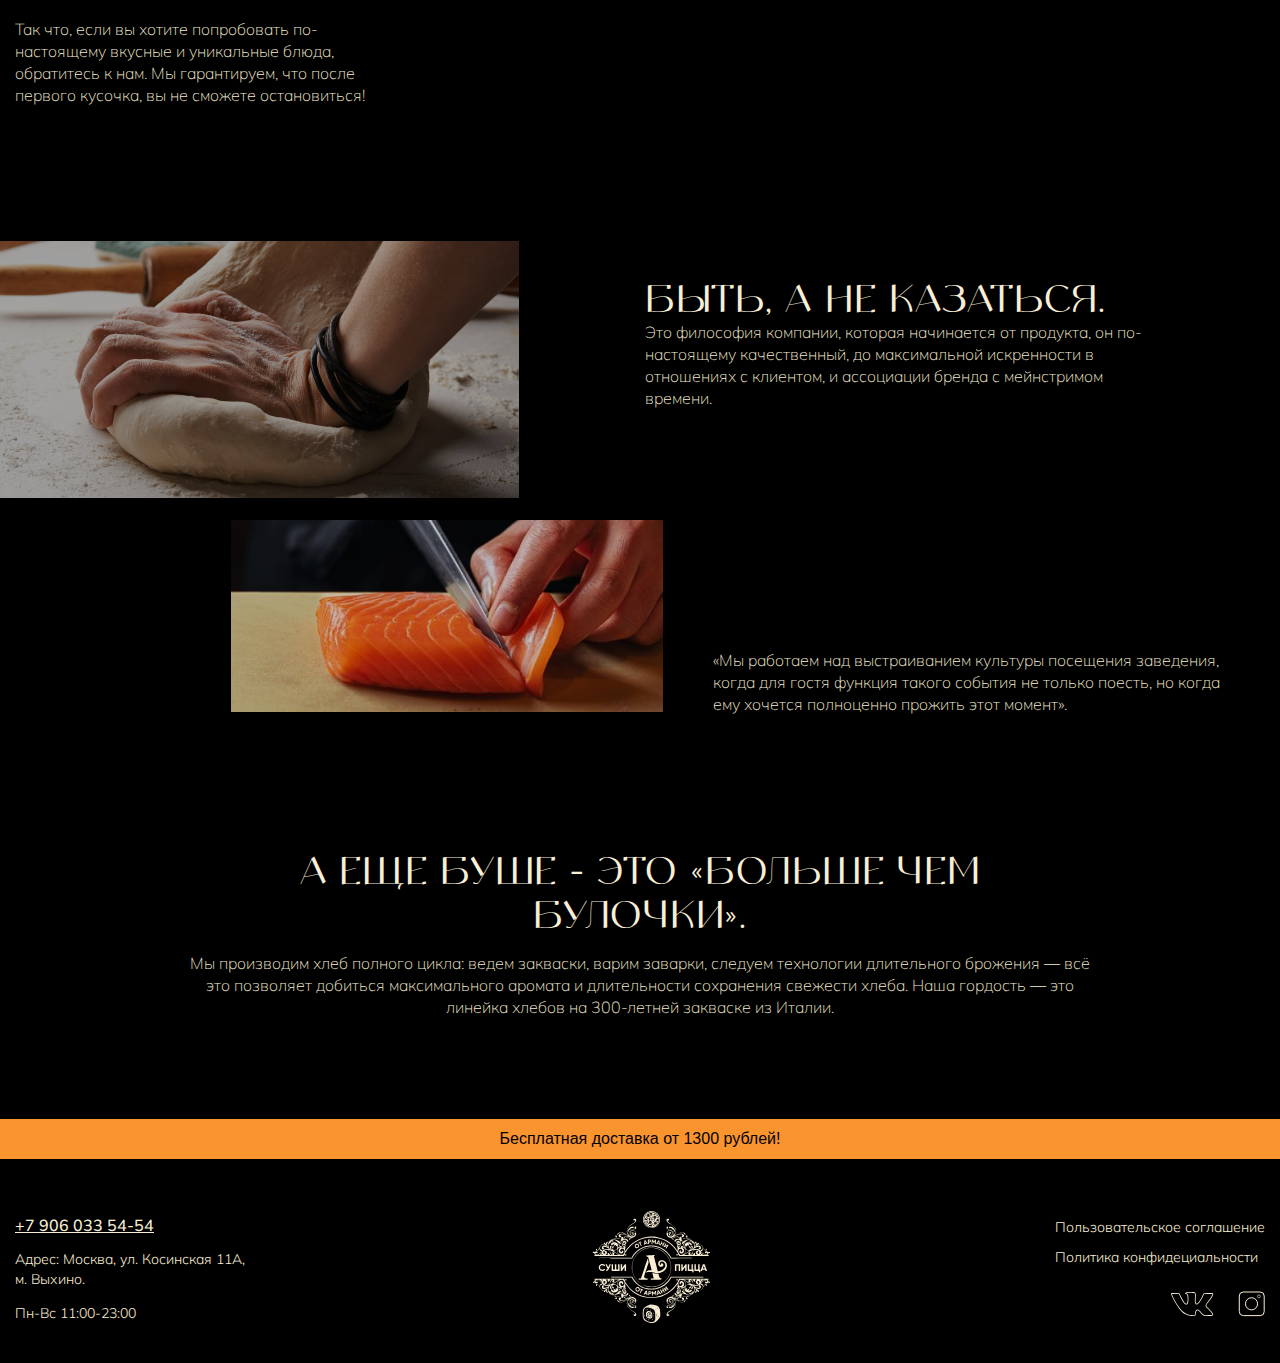
==== commit 33fdf1a0: "updated images and main.min.js" ====
--- a/about.html
+++ b/about.html
@@ -12,270 +12,281 @@
 
 <body>
     <div class="wrapper">
+        <button class="cart-mobile header__cart openBasket">
+            <img src="img/header/cart.png" alt="cart">
+            <p class="header__cart-count">4</p>
+        </button>
         <header class="header header--with-cart">
-    <div class="container header__container">
-        <div class="header__inner">
-            <div class="burger-wrapper">
-                <div class="burger">
-                    <span></span>
-                    <!-- <span></span>
+            <div class="container header__container">
+                <div class="header__inner">
+                    <div class="burger-wrapper">
+                        <div class="burger">
+                            <span></span>
+                            <!-- <span></span>
                     <span></span> -->
+                        </div>
+                    </div>
+                    <nav class="header__nav">
+                        <ul class="header__nav-list">
+                            <li class="header__nav-item">
+                                <a href="about.html" class="header__nav-link">О компании</a>
+                                <svg width="12" height="22" viewBox="0 0 12 22" fill="none"
+                                    xmlns="http://www.w3.org/2000/svg">
+                                    <path d="M1 1L10.505 10.505C10.7784 10.7784 10.7784 11.2216 10.505 11.495L1 21"
+                                        stroke="#F9EFD6" stroke-width="0.8" />
+                                </svg>
+                            </li>
+
+                            <li class="header__nav-item">
+                                <a href="delivery.html" class="header__nav-link">Доставка</a>
+                                <svg width="12" height="22" viewBox="0 0 12 22" fill="none"
+                                    xmlns="http://www.w3.org/2000/svg">
+                                    <path d="M1 1L10.505 10.505C10.7784 10.7784 10.7784 11.2216 10.505 11.495L1 21"
+                                        stroke="#F9EFD6" stroke-width="0.8" />
+                                </svg>
+                            </li>
+
+                            <li class="header__nav-item">
+                                <a href="action.html" class="header__nav-link">Акции</a>
+                                <svg width="12" height="22" viewBox="0 0 12 22" fill="none"
+                                    xmlns="http://www.w3.org/2000/svg">
+                                    <path d="M1 1L10.505 10.505C10.7784 10.7784 10.7784 11.2216 10.505 11.495L1 21"
+                                        stroke="#F9EFD6" stroke-width="0.8" />
+                                </svg>
+                            </li>
+
+                            <li class="header__nav-item">
+                                <p class="header__nav-link menu-btn">Меню</p>
+                                <svg width="12" height="22" viewBox="0 0 12 22" fill="none"
+                                    xmlns="http://www.w3.org/2000/svg">
+                                    <path d="M1 1L10.505 10.505C10.7784 10.7784 10.7784 11.2216 10.505 11.495L1 21"
+                                        stroke="#F9EFD6" stroke-width="0.8" />
+                                </svg>
+                            </li>
+                        </ul>
+                        <ul class="header__nav-list header__nav-company-contacts">
+                            <li class="header__nav-item">
+                                <a href="tel:+79060335454" class="header__nav-link">Позвонить</a>
+                                <svg width="12" height="22" viewBox="0 0 12 22" fill="none"
+                                    xmlns="http://www.w3.org/2000/svg">
+                                    <path d="M1 1L10.505 10.505C10.7784 10.7784 10.7784 11.2216 10.505 11.495L1 21"
+                                        stroke="#F9EFD6" stroke-width="0.8" />
+                                </svg>
+                            </li>
+                            <li class="header__nav-item">
+                                <a href="#" class="header__nav-link">Мы на карте</a>
+                                <svg width="12" height="22" viewBox="0 0 12 22" fill="none"
+                                    xmlns="http://www.w3.org/2000/svg">
+                                    <path d="M1 1L10.505 10.505C10.7784 10.7784 10.7784 11.2216 10.505 11.495L1 21"
+                                        stroke="#F9EFD6" stroke-width="0.8" />
+                                </svg>
+                            </li>
+                        </ul>
+                        <div class="header__company-info footer__left-block">
+                            <div class="footer__company-details">
+                                <p class="footer__company-address">Адрес: Москва, ул. Косинская 11А, м. Выхино.</p>
+                                <p class="footer__company-schedule">Пн-Вс 11:00-23:00</p>
+                            </div>
+                            <div class="company-links header__company-links">
+                                <a href="#" class="footer__company-link">
+                                    <img src="img/icons/vk.svg" alt="VKontakte">
+                                </a>
+
+                                <a href="#" class="footer__company-link">
+                                    <img src="img/icons/instagram.svg" alt="instagram">
+                                </a>
+                            </div>
+                        </div>
+                    </nav>
+                    <a href="index.html" class="logo">
+                        <picture>
+                            <source srcset="img/logo-tablet.svg" media="(max-width: 1055px)">
+                            <source srcset="img/logo-mobile.svg" media="(max-width: 768px)">
+                            <img src="img/logo.svg" alt="logo">
+                        </picture>
+                    </a>
+
+                    <nav class="header__info">
+                        <a href="tel:+79060335454" class="header__info-phone">+7 906 033 54-54</a>
+                        <div class="header__info-company-details company-details">
+                            <p class="company-details__text">11:00-23:00</p>
+                            <p class="company-details__text">Москва, ул. Косинская 11А.</p>
+                        </div>
+                        <button class="header__cart openBasket">
+                            <img src="img/header/cart.png" alt="cart">
+                            <p class="header__cart-count">4</p>
+                        </button>
+                    </nav>
+
+                    <div class="header__phone-mobile-wrapper">
+                        <a href="tel:+79060335454" class="header__phone-mobile">
+                            <svg width="22" height="22" viewBox="0 0 22 22" fill="none"
+                                xmlns="http://www.w3.org/2000/svg">
+                                <path
+                                    d="M17.9652 0.678247C17.041 1.59841 16.1237 2.52501 15.2133 3.45805C14.1482 4.5492 15.2597 5.77655 15.9436 6.67933C16.2731 7.11453 16.3842 7.4078 16.2153 7.92181C14.9028 11.906 11.8632 15.0026 7.92793 16.3515C7.42279 16.5242 7.11908 16.4893 6.71001 16.1798C5.93835 15.5959 4.84594 14.5261 3.80518 15.0798C3.66503 15.1542 3.44965 15.3378 3.15903 15.6303C2.34226 16.4524 1.52687 17.276 0.712851 18.1012C0.434971 18.3826 0.254709 18.6023 0.172068 18.7603C-0.164696 19.4053 0.00626755 20.2773 0.567711 20.7495C0.70579 20.8654 0.961807 21.0163 1.33576 21.2025C3.518 22.2868 6.0747 22.1694 8.35973 21.4279C12.2655 20.1609 15.6569 17.5601 18.2736 14.3524C19.4353 12.9281 20.3506 11.4263 21.0193 9.84685C22.2822 6.86406 22.5203 3.33803 20.5622 0.59684C20.1371 0.0024722 19.2193 -0.157208 18.5964 0.16111C18.4431 0.239385 18.2327 0.411764 17.9652 0.678247ZM18.5101 0.886458C18.9063 0.492474 19.4491 0.394891 19.9155 0.714775C20.0564 0.811488 20.2113 1.00074 20.3804 1.28253C22.1525 4.2408 21.5694 7.70629 20.071 10.6364C18.1682 14.3576 15.0201 17.4479 11.4288 19.5013C8.41913 21.2218 4.31703 22.4147 1.07854 20.4594C0.381252 20.0383 0.359558 19.2101 0.913254 18.6523C1.85123 17.7067 2.78869 16.7604 3.72563 15.8135C4.05413 15.4821 4.35938 15.3631 4.82321 15.5312C5.98328 15.9502 6.53233 17.3894 8.07823 16.8598C12.1137 15.4769 15.267 12.3323 16.6574 8.25839C16.8222 7.77622 16.8852 7.4052 16.7215 6.95381C16.4141 6.10583 14.6466 4.81586 15.5665 3.86769C16.5393 2.86542 17.5205 1.87168 18.5101 0.886458Z"
+                                    fill="#F9EFD6" />
+                                <path
+                                    d="M12.7421 0.730625C5.66336 -0.468547 -0.454658 5.69795 0.722978 12.8549C0.806135 13.3611 1.32729 13.2588 1.24878 12.8111C0.0726986 6.07889 5.87358 0.153999 12.5468 1.2368C12.6889 1.25976 12.8258 1.30412 12.9466 1.22793C13.0964 1.13348 13.0943 0.874651 12.9337 0.784374C12.8979 0.764196 12.834 0.74628 12.7421 0.730625Z"
+                                    fill="#F9EFD6" />
+                                <path
+                                    d="M4.32077 9.00236C5.33416 5.64488 8.73277 3.54712 12.1438 4.13574C12.6122 4.21663 12.6763 3.68018 12.26 3.61548C10.4154 3.32777 8.71418 3.64696 7.15639 4.57304C4.45403 6.17976 3.04448 9.35721 3.59869 12.4433C3.66068 12.7867 4.17202 12.7126 4.11159 12.3285C3.93047 11.1732 4.00019 10.0645 4.32077 9.00236Z"
+                                    fill="#F9EFD6" />
+                                <path
+                                    d="M11.7651 7.05038C12.0156 7.09787 12.2 6.5823 11.7176 6.50559C8.57054 6.00359 5.94462 8.73851 6.4415 11.8648C6.50864 12.2901 7.01689 12.191 6.96059 11.8267C6.51794 8.96812 8.89749 6.50611 11.7651 7.05038Z"
+                                    fill="#F9EFD6" />
+                            </svg>
+                        </a>
+                    </div>
+                </div>
+                <div class="basket__composition basket-composition" id="basket">
+                    <button class="basket__composition-close closeBasket">
+                        <svg width="19" height="19" viewBox="0 0 19 19" fill="none" xmlns="http://www.w3.org/2000/svg">
+                            <path
+                                d="M18.732 0.674223C18.9978 0.951903 19.1341 1.18946 18.8136 1.51C16.27 4.05456 13.7262 6.59913 11.1823 9.14369C10.8628 9.46286 11.0424 9.71638 11.315 9.98858C13.7893 12.4635 16.2635 14.9385 18.7375 17.4134C19.0652 17.7413 19.0889 17.972 18.763 18.2966C18.6102 18.4486 18.4571 18.6008 18.304 18.7531C17.9999 19.0558 17.7634 19.095 17.4566 18.7877C14.9576 16.2884 12.4588 13.7892 9.96021 11.2899C9.61149 10.9406 9.39634 10.932 9.05536 11.2726C6.57375 13.7527 4.0932 16.2336 1.61371 18.7152C1.2773 19.0517 1.05439 19.1155 0.705667 18.7681C0.529711 18.5924 0.354667 18.4156 0.180534 18.2378C-0.0806644 17.9711 -0.0451086 17.718 0.206061 17.4663C2.74998 14.9221 5.29374 12.3777 7.83735 9.8331C8.11632 9.55405 7.96635 9.29507 7.72248 9.05113C5.23873 6.56706 2.75514 4.08283 0.271703 1.59846C-0.0259631 1.30071 -0.118955 1.06361 0.196945 0.74216C0.382625 0.553393 0.570281 0.366753 0.759913 0.182241C1.03387 -0.08404 1.2855 -0.0448271 1.54077 0.210967C5.36926 4.0459 7.90785 6.58362 9.15656 7.82414C9.44146 8.10729 9.70312 7.96731 9.95338 7.71699C12.4748 5.19431 14.9965 2.67194 17.5186 0.149868C17.9644 -0.296061 18.4603 0.389703 18.732 0.674223Z"
+                                fill="#F9EFD6" />
+                        </svg>
+                    </button>
+                    <div class="basket-composition__title-wrapper">
+                        <p class="basket-composition__title">Ваш заказ</p>
+                    </div>
+                    <div class="basket-composition__container">
+                        <div class="basket-composition__item basket-item">
+                            <picture>
+                                <source srcset="img/basket/img-1.png" type="image/webp"><img src="img/basket/img-1.png"
+                                    alt="basketImg" class="basket-item__img">
+                            </picture>
+                            <div class="basket-item__details">
+                                <p class="basket-item__name">Филадельфия с креветкой 6 шт.</p>
+                                <div class="basket-item__price-count">
+                                    <div class="cart-info__count basket-item__count">
+                                        <button class="cart-info__count-add cart-info__count-action">
+                                            <svg width="12" height="2" viewBox="0 0 12 2" fill="none"
+                                                xmlns="http://www.w3.org/2000/svg">
+                                                <path d="M0 1H12" stroke="#F9EFD6" stroke-width="0.9" />
+                                            </svg>
+                                        </button>
+                                        <span class="cart-info__count-text">1</span>
+                                        <button class="cart-info__count-remove cart-info__count-action">
+                                            <svg width="12" height="12" viewBox="0 0 12 12" fill="none"
+                                                xmlns="http://www.w3.org/2000/svg">
+                                                <path d="M0 6H12" stroke="#F9EFD6" stroke-width="0.9" />
+                                                <path d="M6 12L6 -3.57628e-07" stroke="#F9EFD6" stroke-width="0.9" />
+                                            </svg>
+                                        </button>
+                                    </div>
+                                    <span class="basket-item__price">599р.</span>
+                                </div>
+                            </div>
+                        </div>
+                        <div class="basket-composition__item basket-item">
+                            <picture>
+                                <source srcset="img/basket/img-2.png" type="image/webp"><img src="img/basket/img-2.png"
+                                    alt="basketImg" class="basket-item__img">
+                            </picture>
+                            <div class="basket-item__details">
+                                <p class="basket-item__name">Филадельфия с креветкой 6 шт.</p>
+                                <div class="basket-item__price-count">
+                                    <div class="cart-info__count basket-item__count">
+                                        <button class="cart-info__count-add cart-info__count-action">
+                                            <svg width="12" height="2" viewBox="0 0 12 2" fill="none"
+                                                xmlns="http://www.w3.org/2000/svg">
+                                                <path d="M0 1H12" stroke="#F9EFD6" stroke-width="0.9" />
+                                            </svg>
+                                        </button>
+                                        <span class="cart-info__count-text">1</span>
+                                        <button class="cart-info__count-remove cart-info__count-action">
+                                            <svg width="12" height="12" viewBox="0 0 12 12" fill="none"
+                                                xmlns="http://www.w3.org/2000/svg">
+                                                <path d="M0 6H12" stroke="#F9EFD6" stroke-width="0.9" />
+                                                <path d="M6 12L6 -3.57628e-07" stroke="#F9EFD6" stroke-width="0.9" />
+                                            </svg>
+                                        </button>
+                                    </div>
+                                    <span class="basket-item__price">599р.</span>
+                                </div>
+                            </div>
+                        </div>
+                        <div class="basket-composition__item basket-item">
+                            <picture>
+                                <source srcset="img/basket/img-3.png" type="image/webp"><img src="img/basket/img-3.png"
+                                    alt="basketImg" class="basket-item__img">
+                            </picture>
+                            <div class="basket-item__details">
+                                <p class="basket-item__name">Филадельфия с креветкой 6 шт.</p>
+                                <div class="basket-item__price-count">
+                                    <div class="cart-info__count basket-item__count">
+                                        <button class="cart-info__count-add cart-info__count-action">
+                                            <svg width="12" height="2" viewBox="0 0 12 2" fill="none"
+                                                xmlns="http://www.w3.org/2000/svg">
+                                                <path d="M0 1H12" stroke="#F9EFD6" stroke-width="0.9" />
+                                            </svg>
+                                        </button>
+                                        <span class="cart-info__count-text">1</span>
+                                        <button class="cart-info__count-remove cart-info__count-action">
+                                            <svg width="12" height="12" viewBox="0 0 12 12" fill="none"
+                                                xmlns="http://www.w3.org/2000/svg">
+                                                <path d="M0 6H12" stroke="#F9EFD6" stroke-width="0.9" />
+                                                <path d="M6 12L6 -3.57628e-07" stroke="#F9EFD6" stroke-width="0.9" />
+                                            </svg>
+                                        </button>
+                                    </div>
+                                    <span class="basket-item__price">599р.</span>
+                                </div>
+                            </div>
+                        </div>
+                        <div class="basket-composition__item basket-item">
+                            <div class="basket-item__img-wrapper">
+                                <picture>
+                                    <source srcset="img/basket/img-1.png" type="image/webp"><img
+                                        src="img/basket/img-1.png" alt="basketImg" class="basket-item__img">
+                                </picture>
+                            </div>
+                            <div class="basket-item__details">
+                                <p class="basket-item__name">Филадельфия с креветкой 6 шт.</p>
+                                <div class="basket-item__price-count">
+                                    <div class="cart-info__count basket-item__count">
+                                        <button class="cart-info__count-add cart-info__count-action">
+                                            <svg width="12" height="2" viewBox="0 0 12 2" fill="none"
+                                                xmlns="http://www.w3.org/2000/svg">
+                                                <path d="M0 1H12" stroke="#F9EFD6" stroke-width="0.9" />
+                                            </svg>
+                                        </button>
+                                        <span class="cart-info__count-text">1</span>
+                                        <button class="cart-info__count-remove cart-info__count-action">
+                                            <svg width="12" height="12" viewBox="0 0 12 12" fill="none"
+                                                xmlns="http://www.w3.org/2000/svg">
+                                                <path d="M0 6H12" stroke="#F9EFD6" stroke-width="0.9" />
+                                                <path d="M6 12L6 -3.57628e-07" stroke="#F9EFD6" stroke-width="0.9" />
+                                            </svg>
+                                        </button>
+                                    </div>
+                                    <span class="basket-item__price">599р.</span>
+                                </div>
+                            </div>
+                        </div>
+                    </div>
+
+                    <div class="basket__composition-actions">
+                        <div class="basket__composition-summary">
+                            <span>К оплате</span>
+                            <span>2396р.</span>
+                        </div>
+                        <button class="basket__pay-btn" onclick="locateToOrderPage()">Оформить заказ</button>
+                    </div>
                 </div>
             </div>
-            <nav class="header__nav">
-                <ul class="header__nav-list">
-                    <li class="header__nav-item">
-                        <a href="about.html" class="header__nav-link">О компании</a>
-                        <svg width="12" height="22" viewBox="0 0 12 22" fill="none" xmlns="http://www.w3.org/2000/svg">
-                            <path d="M1 1L10.505 10.505C10.7784 10.7784 10.7784 11.2216 10.505 11.495L1 21"
-                                stroke="#F9EFD6" stroke-width="0.8" />
-                        </svg>
-                    </li>
-
-                    <li class="header__nav-item">
-                        <a href="delivery.html" class="header__nav-link">Доставка</a>
-                        <svg width="12" height="22" viewBox="0 0 12 22" fill="none" xmlns="http://www.w3.org/2000/svg">
-                            <path d="M1 1L10.505 10.505C10.7784 10.7784 10.7784 11.2216 10.505 11.495L1 21"
-                                stroke="#F9EFD6" stroke-width="0.8" />
-                        </svg>
-                    </li>
-
-                    <li class="header__nav-item">
-                        <a href="action.html" class="header__nav-link">Акции</a>
-                        <svg width="12" height="22" viewBox="0 0 12 22" fill="none" xmlns="http://www.w3.org/2000/svg">
-                            <path d="M1 1L10.505 10.505C10.7784 10.7784 10.7784 11.2216 10.505 11.495L1 21"
-                                stroke="#F9EFD6" stroke-width="0.8" />
-                        </svg>
-                    </li>
-
-                    <li class="header__nav-item">
-                        <p class="header__nav-link menu-btn">Меню</p>
-                        <svg width="12" height="22" viewBox="0 0 12 22" fill="none" xmlns="http://www.w3.org/2000/svg">
-                            <path d="M1 1L10.505 10.505C10.7784 10.7784 10.7784 11.2216 10.505 11.495L1 21"
-                                stroke="#F9EFD6" stroke-width="0.8" />
-                        </svg>
-                    </li>
-                </ul>
-                <ul class="header__nav-list header__nav-company-contacts">
-                    <li class="header__nav-item">
-                        <a href="tel:+79060335454" class="header__nav-link">Позвонить</a>
-                        <svg width="12" height="22" viewBox="0 0 12 22" fill="none" xmlns="http://www.w3.org/2000/svg">
-                            <path d="M1 1L10.505 10.505C10.7784 10.7784 10.7784 11.2216 10.505 11.495L1 21"
-                                stroke="#F9EFD6" stroke-width="0.8" />
-                        </svg>
-                    </li>
-                    <li class="header__nav-item">
-                        <a href="#" class="header__nav-link">Мы на карте</a>
-                        <svg width="12" height="22" viewBox="0 0 12 22" fill="none" xmlns="http://www.w3.org/2000/svg">
-                            <path d="M1 1L10.505 10.505C10.7784 10.7784 10.7784 11.2216 10.505 11.495L1 21"
-                                stroke="#F9EFD6" stroke-width="0.8" />
-                        </svg>
-                    </li>
-                </ul>
-                <div class="header__company-info footer__left-block">
-                    <div class="footer__company-details">
-                        <p class="footer__company-address">Адрес: Москва, ул. Косинская 11А, м. Выхино.</p>
-                        <p class="footer__company-schedule">Пн-Вс 11:00-23:00</p>
-                    </div>
-                    <div class="company-links header__company-links">
-                        <a href="#" class="footer__company-link">
-                            <picture><source srcset="img/icons/vk.svg" type="image/webp"><img src="img/icons/vk.svg" alt="VKontakte"></picture>
-                        </a>
-
-                        <a href="#" class="footer__company-link">
-                            <picture><source srcset="img/icons/instagram.svg" type="image/webp"><img src="img/icons/instagram.svg" alt="instagram"></picture>
-                        </a>
-                    </div>
-                </div>
-            </nav>
-            <a href="index.html" class="logo">
-                <picture>
-                    <source srcset="img/logo-tablet.svg" media="(max-width: 1055px)">
-                    <source srcset="img/logo-mobile.svg" media="(max-width: 768px)">
-                    <img src="img/logo.svg" alt="logo">
-                </picture>
-            </a>
-
-            <nav class="header__info">
-                <a href="tel:+79060335454" class="header__info-phone">+7 906 033 54-54</a>
-                <div class="header__info-company-details company-details">
-                    <p class="company-details__text">11:00-23:00</p>
-                    <p class="company-details__text">Москва, ул. Косинская 11А.</p>
-                </div>
-                <button class="header__cart" id="openBasket">
-                    <img src="img/header/cart.jpg" alt="">
-                    <p class="header__cart-count">4</p>
-                </button>
-            </nav>
-
-            <div class="header__phone-mobile-wrapper">
-                <a href="tel:+79060335454" class="header__phone-mobile">
-                    <svg width="22" height="22" viewBox="0 0 22 22" fill="none" xmlns="http://www.w3.org/2000/svg">
-                        <path
-                            d="M17.9652 0.678247C17.041 1.59841 16.1237 2.52501 15.2133 3.45805C14.1482 4.5492 15.2597 5.77655 15.9436 6.67933C16.2731 7.11453 16.3842 7.4078 16.2153 7.92181C14.9028 11.906 11.8632 15.0026 7.92793 16.3515C7.42279 16.5242 7.11908 16.4893 6.71001 16.1798C5.93835 15.5959 4.84594 14.5261 3.80518 15.0798C3.66503 15.1542 3.44965 15.3378 3.15903 15.6303C2.34226 16.4524 1.52687 17.276 0.712851 18.1012C0.434971 18.3826 0.254709 18.6023 0.172068 18.7603C-0.164696 19.4053 0.00626755 20.2773 0.567711 20.7495C0.70579 20.8654 0.961807 21.0163 1.33576 21.2025C3.518 22.2868 6.0747 22.1694 8.35973 21.4279C12.2655 20.1609 15.6569 17.5601 18.2736 14.3524C19.4353 12.9281 20.3506 11.4263 21.0193 9.84685C22.2822 6.86406 22.5203 3.33803 20.5622 0.59684C20.1371 0.0024722 19.2193 -0.157208 18.5964 0.16111C18.4431 0.239385 18.2327 0.411764 17.9652 0.678247ZM18.5101 0.886458C18.9063 0.492474 19.4491 0.394891 19.9155 0.714775C20.0564 0.811488 20.2113 1.00074 20.3804 1.28253C22.1525 4.2408 21.5694 7.70629 20.071 10.6364C18.1682 14.3576 15.0201 17.4479 11.4288 19.5013C8.41913 21.2218 4.31703 22.4147 1.07854 20.4594C0.381252 20.0383 0.359558 19.2101 0.913254 18.6523C1.85123 17.7067 2.78869 16.7604 3.72563 15.8135C4.05413 15.4821 4.35938 15.3631 4.82321 15.5312C5.98328 15.9502 6.53233 17.3894 8.07823 16.8598C12.1137 15.4769 15.267 12.3323 16.6574 8.25839C16.8222 7.77622 16.8852 7.4052 16.7215 6.95381C16.4141 6.10583 14.6466 4.81586 15.5665 3.86769C16.5393 2.86542 17.5205 1.87168 18.5101 0.886458Z"
-                            fill="#F9EFD6" />
-                        <path
-                            d="M12.7421 0.730625C5.66336 -0.468547 -0.454658 5.69795 0.722978 12.8549C0.806135 13.3611 1.32729 13.2588 1.24878 12.8111C0.0726986 6.07889 5.87358 0.153999 12.5468 1.2368C12.6889 1.25976 12.8258 1.30412 12.9466 1.22793C13.0964 1.13348 13.0943 0.874651 12.9337 0.784374C12.8979 0.764196 12.834 0.74628 12.7421 0.730625Z"
-                            fill="#F9EFD6" />
-                        <path
-                            d="M4.32077 9.00236C5.33416 5.64488 8.73277 3.54712 12.1438 4.13574C12.6122 4.21663 12.6763 3.68018 12.26 3.61548C10.4154 3.32777 8.71418 3.64696 7.15639 4.57304C4.45403 6.17976 3.04448 9.35721 3.59869 12.4433C3.66068 12.7867 4.17202 12.7126 4.11159 12.3285C3.93047 11.1732 4.00019 10.0645 4.32077 9.00236Z"
-                            fill="#F9EFD6" />
-                        <path
-                            d="M11.7651 7.05038C12.0156 7.09787 12.2 6.5823 11.7176 6.50559C8.57054 6.00359 5.94462 8.73851 6.4415 11.8648C6.50864 12.2901 7.01689 12.191 6.96059 11.8267C6.51794 8.96812 8.89749 6.50611 11.7651 7.05038Z"
-                            fill="#F9EFD6" />
-                    </svg>
-                </a>
-            </div>
+        </header>
+        <div class="added-cart__container" id="addedToCart">
+            <p>Добавлено:</p>
+            <p class="added-cart__name"></p>
         </div>
-        <div class="basket__composition basket-composition" id="basket">
-            <button class="basket__composition-close" id="closeBasket">
-                <svg width="19" height="19" viewBox="0 0 19 19" fill="none" xmlns="http://www.w3.org/2000/svg">
-                    <path
-                        d="M18.732 0.674223C18.9978 0.951903 19.1341 1.18946 18.8136 1.51C16.27 4.05456 13.7262 6.59913 11.1823 9.14369C10.8628 9.46286 11.0424 9.71638 11.315 9.98858C13.7893 12.4635 16.2635 14.9385 18.7375 17.4134C19.0652 17.7413 19.0889 17.972 18.763 18.2966C18.6102 18.4486 18.4571 18.6008 18.304 18.7531C17.9999 19.0558 17.7634 19.095 17.4566 18.7877C14.9576 16.2884 12.4588 13.7892 9.96021 11.2899C9.61149 10.9406 9.39634 10.932 9.05536 11.2726C6.57375 13.7527 4.0932 16.2336 1.61371 18.7152C1.2773 19.0517 1.05439 19.1155 0.705667 18.7681C0.529711 18.5924 0.354667 18.4156 0.180534 18.2378C-0.0806644 17.9711 -0.0451086 17.718 0.206061 17.4663C2.74998 14.9221 5.29374 12.3777 7.83735 9.8331C8.11632 9.55405 7.96635 9.29507 7.72248 9.05113C5.23873 6.56706 2.75514 4.08283 0.271703 1.59846C-0.0259631 1.30071 -0.118955 1.06361 0.196945 0.74216C0.382625 0.553393 0.570281 0.366753 0.759913 0.182241C1.03387 -0.08404 1.2855 -0.0448271 1.54077 0.210967C5.36926 4.0459 7.90785 6.58362 9.15656 7.82414C9.44146 8.10729 9.70312 7.96731 9.95338 7.71699C12.4748 5.19431 14.9965 2.67194 17.5186 0.149868C17.9644 -0.296061 18.4603 0.389703 18.732 0.674223Z"
-                        fill="#F9EFD6" />
-                </svg>
-            </button>
-            <div class="basket-composition__title-wrapper">
-                <p class="basket-composition__title">Ваш заказ</p>
-            </div>
-            <div class="basket-composition__container">
-                <div class="basket-composition__item basket-item">
-                    <picture>
-                        <source srcset="img/basket/img-1.svg" type="image/webp"><img src="img/basket/img-1.svg"
-                            alt="basketImg" class="basket-item__img">
-                    </picture>
-                    <div class="basket-item__details">
-                        <p class="basket-item__name">Филадельфия с креветкой 6 шт.</p>
-                        <div class="basket-item__price-count">
-                            <div class="cart-info__count basket-item__count">
-                                <button class="cart-info__count-add cart-info__count-action">
-                                    <svg width="12" height="2" viewBox="0 0 12 2" fill="none"
-                                        xmlns="http://www.w3.org/2000/svg">
-                                        <path d="M0 1H12" stroke="#F9EFD6" stroke-width="0.9" />
-                                    </svg>
-                                </button>
-                                <span class="cart-info__count-text">1</span>
-                                <button class="cart-info__count-remove cart-info__count-action">
-                                    <svg width="12" height="12" viewBox="0 0 12 12" fill="none"
-                                        xmlns="http://www.w3.org/2000/svg">
-                                        <path d="M0 6H12" stroke="#F9EFD6" stroke-width="0.9" />
-                                        <path d="M6 12L6 -3.57628e-07" stroke="#F9EFD6" stroke-width="0.9" />
-                                    </svg>
-                                </button>
-                            </div>
-                            <span class="basket-item__price">599р.</span>
-                        </div>
-                    </div>
-                </div>
-                <div class="basket-composition__item basket-item">
-                    <picture>
-                        <source srcset="img/basket/img-2.svg" type="image/webp"><img src="img/basket/img-2.svg"
-                            alt="basketImg" class="basket-item__img">
-                    </picture>
-                    <div class="basket-item__details">
-                        <p class="basket-item__name">Филадельфия с креветкой 6 шт.</p>
-                        <div class="basket-item__price-count">
-                            <div class="cart-info__count basket-item__count">
-                                <button class="cart-info__count-add cart-info__count-action">
-                                    <svg width="12" height="2" viewBox="0 0 12 2" fill="none"
-                                        xmlns="http://www.w3.org/2000/svg">
-                                        <path d="M0 1H12" stroke="#F9EFD6" stroke-width="0.9" />
-                                    </svg>
-                                </button>
-                                <span class="cart-info__count-text">1</span>
-                                <button class="cart-info__count-remove cart-info__count-action">
-                                    <svg width="12" height="12" viewBox="0 0 12 12" fill="none"
-                                        xmlns="http://www.w3.org/2000/svg">
-                                        <path d="M0 6H12" stroke="#F9EFD6" stroke-width="0.9" />
-                                        <path d="M6 12L6 -3.57628e-07" stroke="#F9EFD6" stroke-width="0.9" />
-                                    </svg>
-                                </button>
-                            </div>
-                            <span class="basket-item__price">599р.</span>
-                        </div>
-                    </div>
-                </div>
-                <div class="basket-composition__item basket-item">
-                    <picture>
-                        <source srcset="img/basket/img-3.svg" type="image/webp"><img src="img/basket/img-3.svg"
-                            alt="basketImg" class="basket-item__img">
-                    </picture>
-                    <div class="basket-item__details">
-                        <p class="basket-item__name">Филадельфия с креветкой 6 шт.</p>
-                        <div class="basket-item__price-count">
-                            <div class="cart-info__count basket-item__count">
-                                <button class="cart-info__count-add cart-info__count-action">
-                                    <svg width="12" height="2" viewBox="0 0 12 2" fill="none"
-                                        xmlns="http://www.w3.org/2000/svg">
-                                        <path d="M0 1H12" stroke="#F9EFD6" stroke-width="0.9" />
-                                    </svg>
-                                </button>
-                                <span class="cart-info__count-text">1</span>
-                                <button class="cart-info__count-remove cart-info__count-action">
-                                    <svg width="12" height="12" viewBox="0 0 12 12" fill="none"
-                                        xmlns="http://www.w3.org/2000/svg">
-                                        <path d="M0 6H12" stroke="#F9EFD6" stroke-width="0.9" />
-                                        <path d="M6 12L6 -3.57628e-07" stroke="#F9EFD6" stroke-width="0.9" />
-                                    </svg>
-                                </button>
-                            </div>
-                            <span class="basket-item__price">599р.</span>
-                        </div>
-                    </div>
-                </div>
-                <div class="basket-composition__item basket-item">
-                    <div class="basket-item__img-wrapper">
-                        <picture>
-                            <source srcset="img/basket/img-1.svg" type="image/webp"><img
-                                src="img/basket/img-1.svg" alt="basketImg" class="basket-item__img">
-                        </picture>
-                    </div>
-                    <div class="basket-item__details">
-                        <p class="basket-item__name">Филадельфия с креветкой 6 шт.</p>
-                        <div class="basket-item__price-count">
-                            <div class="cart-info__count basket-item__count">
-                                <button class="cart-info__count-add cart-info__count-action">
-                                    <svg width="12" height="2" viewBox="0 0 12 2" fill="none"
-                                        xmlns="http://www.w3.org/2000/svg">
-                                        <path d="M0 1H12" stroke="#F9EFD6" stroke-width="0.9" />
-                                    </svg>
-                                </button>
-                                <span class="cart-info__count-text">1</span>
-                                <button class="cart-info__count-remove cart-info__count-action">
-                                    <svg width="12" height="12" viewBox="0 0 12 12" fill="none"
-                                        xmlns="http://www.w3.org/2000/svg">
-                                        <path d="M0 6H12" stroke="#F9EFD6" stroke-width="0.9" />
-                                        <path d="M6 12L6 -3.57628e-07" stroke="#F9EFD6" stroke-width="0.9" />
-                                    </svg>
-                                </button>
-                            </div>
-                            <span class="basket-item__price">599р.</span>
-                        </div>
-                    </div>
-                </div>
-            </div>
-
-            <div class="basket__composition-actions">
-                <div class="basket__composition-summary">
-                    <span>К оплате</span>
-                    <span>2396р.</span>
-                </div>
-                <button class="basket__pay-btn" onclick="locateToOrderPage()">Оформить заказ</button>
-            </div>
-        </div>
-    </div>
-</header>
-<div class="added-cart__container" id="addedToCart">
-    <p>Добавлено:</p>
-    <p class="added-cart__name"></p>
-</div>
         <main>
             <section class="hero">
                 <div class="container">
                     <div class="hero__bg">
                         <picture>
-                            <source srcset="img/about/hero-bg-mobile.svg" media="(max-width: 645px)">
-                            <img src="img/about/hero-bg.svg" alt="hero-bg">
+                            <source srcset="img/about/hero-bg-mobile.png" media="(max-width: 645px)">
+                            <img src="img/about/hero-bg.png" alt="hero-bg">
                         </picture>
                     </div>
 
@@ -309,10 +320,16 @@
                         Так что, если вы хотите попробовать по-настоящему вкусные и уникальные блюда, обратитесь к нам.
                         Мы гарантируем, что после первого кусочка, вы не сможете остановиться!
                     </p>
-                    <picture><source srcset="img/about/banner-1.svg" type="image/webp"><img src="img/about/banner-1.svg" alt="banner-1" class="quotes__img quotes__img-1"></picture>
+                    <picture>
+                        <source srcset="img/about/banner-1.png" type="image/webp"><img src="img/about/banner-1.png"
+                            alt="banner-1" class="quotes__img quotes__img-1">
+                    </picture>
                 </div>
                 <div class="container quotes__container">
-                    <picture><source srcset="img/about/banner-2.svg" type="image/webp"><img src="img/about/banner-2.svg" alt="banner-1" class="quotes__img quotes__img-2"></picture>
+                    <picture>
+                        <source srcset="img/about/banner-2.png" type="image/webp"><img src="img/about/banner-2.png"
+                            alt="banner-1" class="quotes__img quotes__img-2">
+                    </picture>
                     <div class="quotes__title-blog">
                         <div>
                             <p class="quotes__title quotes__title--mw583">
@@ -327,9 +344,9 @@
                     </div>
                     <div class="container quotes__container quotes__container--small">
                         <picture>
-                            <source srcset="img/about/banner-1.svg" media="(max-width: 860px)">
-
-                            <img src="img/about/banner-3.svg" alt="banner-1" class=" quotes__img-3">
+                            <source srcset="img/about/banner-1.png" media="(max-width: 860px)">
+
+                            <img src="img/about/banner-3.png" alt="banner-1" class=" quotes__img-3">
                         </picture>
                         <p class="quotes__text quotes__text--mw517">
                             «Мы работаем над выстраиванием культуры посещения
@@ -351,7 +368,8 @@
                 <div class="hero__active-menu menu__container">
                     <div class="menu__categories-container-wrapper">
                         <button class="go-back hero__go-back" onclick="closeMenu()">
-                            <svg width="11" height="20" viewBox="0 0 11 20" fill="none" xmlns="http://www.w3.org/2000/svg">
+                            <svg width="11" height="20" viewBox="0 0 11 20" fill="none"
+                                xmlns="http://www.w3.org/2000/svg">
                                 <path d="M10 19L1.49497 10.495C1.22161 10.2216 1.22161 9.77839 1.49497 9.50503L10 1"
                                     stroke="#F9EFD6" stroke-width="0.8" />
                             </svg>
@@ -362,7 +380,8 @@
                             <div class="menu__title-blog-mobile">
                                 <span class="menu__title menu__title--mobile">Меню</span>
                                 <button class="go-back hero__go-back hero__go-back--mobile" onclick="closeMenu()">
-                                    <svg width="19" height="19" viewBox="0 0 19 19" fill="none" xmlns="http://www.w3.org/2000/svg">
+                                    <svg width="19" height="19" viewBox="0 0 19 19" fill="none"
+                                        xmlns="http://www.w3.org/2000/svg">
                                         <path
                                             d="M18.732 0.674223C18.9978 0.951903 19.1341 1.18946 18.8136 1.51C16.27 4.05456 13.7262 6.59913 11.1823 9.14369C10.8628 9.46286 11.0424 9.71638 11.315 9.98858C13.7893 12.4635 16.2635 14.9385 18.7375 17.4134C19.0652 17.7413 19.0889 17.972 18.763 18.2966C18.6102 18.4486 18.4571 18.6008 18.304 18.7531C17.9999 19.0558 17.7634 19.095 17.4566 18.7877C14.9576 16.2884 12.4588 13.7892 9.96021 11.2899C9.61149 10.9406 9.39634 10.932 9.05536 11.2726C6.57375 13.7527 4.0932 16.2336 1.61371 18.7152C1.2773 19.0517 1.05439 19.1155 0.705667 18.7681C0.529711 18.5924 0.354667 18.4156 0.180534 18.2378C-0.0806644 17.9711 -0.0451086 17.718 0.206061 17.4663C2.74998 14.9221 5.29374 12.3777 7.83735 9.8331C8.11632 9.55405 7.96635 9.29507 7.72248 9.05113C5.23873 6.56706 2.75514 4.08283 0.271703 1.59846C-0.0259631 1.30071 -0.118955 1.06361 0.196945 0.74216C0.382625 0.553393 0.570281 0.366753 0.759913 0.182241C1.03387 -0.08404 1.2855 -0.0448271 1.54077 0.210967C5.36926 4.0459 7.90785 6.58362 9.15656 7.82414C9.44146 8.10729 9.70312 7.96731 9.95338 7.71699C12.4748 5.19431 14.9965 2.67194 17.5186 0.149868C17.9644 -0.296061 18.4603 0.389703 18.732 0.674223Z"
                                             fill="#F9EFD6" />
@@ -376,8 +395,11 @@
                                         <p class="menu-category__description">Уникальный рецепт пиццы
                                             от шефа с армянским размахом</p>
                                     </div>
-            
-                                    <picture><source srcset="img/menu-categories/pizza.svg" type="image/webp"><img src="img/menu-categories/pizza.svg" alt="pizza"></picture>
+
+                                    <picture>
+                                        <source srcset="img/menu-categories/pizza.png" type="image/webp"><img
+                                            src="img/menu-categories/pizza.png" alt="pizza">
+                                    </picture>
                                 </div>
                                 <div class="menu__category menu-category">
                                     <div class="menu-category__text-info">
@@ -385,8 +407,11 @@
                                         <p class="menu-category__description">Краткое и сочное описание
                                             категории продукта</p>
                                     </div>
-            
-                                    <picture><source srcset="img/menu-categories/classic-roll.svg" type="image/webp"><img src="img/menu-categories/classic-roll.svg" alt="classic-roll"></picture>
+
+                                    <picture>
+                                        <source srcset="img/menu-categories/classic-roll.png" type="image/webp"><img
+                                            src="img/menu-categories/classic-roll.png" alt="classic-roll">
+                                    </picture>
                                 </div>
                                 <div class="menu__category menu-category">
                                     <div class="menu-category__text-info">
@@ -394,18 +419,24 @@
                                         <p class="menu-category__description">Краткое и сочное описание
                                             категории продукта</p>
                                     </div>
-            
-                                    <picture><source srcset="img/menu-categories/hard-roll.svg" type="image/webp"><img src="img/menu-categories/hard-roll.svg" alt="hard-roll"></picture>
-                                </div>
-            
+
+                                    <picture>
+                                        <source srcset="img/menu-categories/hard-roll.png" type="image/webp"><img
+                                            src="img/menu-categories/hard-roll.png" alt="hard-roll">
+                                    </picture>
+                                </div>
+
                                 <div class="menu__category menu-category">
                                     <div class="menu-category__text-info">
                                         <p class="menu-category__name">Роллы запеченные</p>
                                         <p class="menu-category__description">Уникальный рецепт пиццы
                                             от шефа с армянским размахом</p>
                                     </div>
-            
-                                    <picture><source srcset="img/menu-categories/baked-roll.svg" type="image/webp"><img src="img/menu-categories/baked-roll.svg" alt="baked-roll"></picture>
+
+                                    <picture>
+                                        <source srcset="img/menu-categories/baked-roll.png" type="image/webp"><img
+                                            src="img/menu-categories/baked-roll.png" alt="baked-roll">
+                                    </picture>
                                 </div>
                                 <div class="menu__category menu-category">
                                     <div class="menu-category__text-info">
@@ -413,8 +444,11 @@
                                         <p class="menu-category__description">Краткое и сочное описание
                                             категории продукта</p>
                                     </div>
-            
-                                    <picture><source srcset="img/menu-categories/tempur-roll.svg" type="image/webp"><img src="img/menu-categories/tempur-roll.svg" alt="tempur-roll"></picture>
+
+                                    <picture>
+                                        <source srcset="img/menu-categories/tempur-roll.png" type="image/webp"><img
+                                            src="img/menu-categories/tempur-roll.png" alt="tempur-roll">
+                                    </picture>
                                 </div>
                                 <div class="menu__category menu-category">
                                     <div class="menu-category__text-info">
@@ -422,18 +456,24 @@
                                         <p class="menu-category__description">Краткое и сочное описание
                                             категории продукта</p>
                                     </div>
-            
-                                    <picture><source srcset="img/menu-categories/negiry-roll.svg" type="image/webp"><img src="img/menu-categories/negiry-roll.svg" alt="negiry-roll"></picture>
-                                </div>
-            
+
+                                    <picture>
+                                        <source srcset="img/menu-categories/negiry-roll.png" type="image/webp"><img
+                                            src="img/menu-categories/negiry-roll.png" alt="negiry-roll">
+                                    </picture>
+                                </div>
+
                                 <div class="menu__category menu-category">
                                     <div class="menu-category__text-info">
                                         <p class="menu-category__name">Гунканы</p>
                                         <p class="menu-category__description">Уникальный рецепт пиццы
                                             от шефа с армянским размахом</p>
                                     </div>
-            
-                                    <picture><source srcset="img/menu-categories/gunkan-roll.svg" type="image/webp"><img src="img/menu-categories/gunkan-roll.svg" alt="gunkan-roll"></picture>
+
+                                    <picture>
+                                        <source srcset="img/menu-categories/gunkan-roll.png" type="image/webp"><img
+                                            src="img/menu-categories/gunkan-roll.png" alt="gunkan-roll">
+                                    </picture>
                                 </div>
                                 <div class="menu__category menu-category">
                                     <div class="menu-category__text-info">
@@ -441,8 +481,11 @@
                                         <p class="menu-category__description">Краткое и сочное описание
                                             категории продукта</p>
                                     </div>
-            
-                                    <picture><source srcset="img/menu-categories/soup.svg" type="image/webp"><img src="img/menu-categories/soup.svg" alt="soup"></picture>
+
+                                    <picture>
+                                        <source srcset="img/menu-categories/soup.png" type="image/webp"><img
+                                            src="img/menu-categories/soup.png" alt="soup">
+                                    </picture>
                                 </div>
                                 <div class="menu__category menu-category">
                                     <div class="menu-category__text-info">
@@ -450,18 +493,24 @@
                                         <p class="menu-category__description">Краткое и сочное описание
                                             категории продукта</p>
                                     </div>
-            
-                                    <picture><source srcset="img/menu-categories/wok.svg" type="image/webp"><img src="img/menu-categories/wok.svg" alt="wok"></picture>
-                                </div>
-            
+
+                                    <picture>
+                                        <source srcset="img/menu-categories/wok.png" type="image/webp"><img
+                                            src="img/menu-categories/wok.png" alt="wok">
+                                    </picture>
+                                </div>
+
                                 <div class="menu__category menu-category">
                                     <div class="menu-category__text-info">
                                         <p class="menu-category__name">Закуски</p>
                                         <p class="menu-category__description">Уникальный рецепт пиццы
                                             от шефа с армянским размахом</p>
                                     </div>
-            
-                                    <picture><source srcset="img/menu-categories/pizza.svg" type="image/webp"><img src="img/menu-categories/pizza.svg" alt="snacks"></picture>
+
+                                    <picture>
+                                        <source srcset="img/menu-categories/pizza.png" type="image/webp"><img
+                                            src="img/menu-categories/pizza.png" alt="snacks">
+                                    </picture>
                                 </div>
                                 <div class="menu__category menu-category">
                                     <div class="menu-category__text-info">
@@ -469,8 +518,11 @@
                                         <p class="menu-category__description">Краткое и сочное описание
                                             категории продукта</p>
                                     </div>
-            
-                                    <picture><source srcset="img/menu-categories/classic-roll.svg" type="image/webp"><img src="img/menu-categories/classic-roll.svg" alt="salads"></picture>
+
+                                    <picture>
+                                        <source srcset="img/menu-categories/classic-roll.png" type="image/webp"><img
+                                            src="img/menu-categories/classic-roll.png" alt="salads">
+                                    </picture>
                                 </div>
                                 <div class="menu__category menu-category">
                                     <div class="menu-category__text-info">
@@ -478,8 +530,11 @@
                                         <p class="menu-category__description">Краткое и сочное описание
                                             категории продукта</p>
                                     </div>
-            
-                                    <picture><source srcset="img/menu-categories/hard-roll.svg" type="image/webp"><img src="img/menu-categories/hard-roll.svg" alt="sets"></picture>
+
+                                    <picture>
+                                        <source srcset="img/menu-categories/hard-roll.png" type="image/webp"><img
+                                            src="img/menu-categories/hard-roll.png" alt="sets">
+                                    </picture>
                                 </div>
                             </div>
                         </div>
@@ -488,451 +543,536 @@
             </section>
         </main>
         <footer class="footer">
-    <div class="delivery-row">
-        Бесплатная доставка от 1300 рублей!
-    </div>
-    <div class="container footer__container">
-        <div class="footer__left-block">
-            <a class="footer__company-phone" href="tel:+79060335454">+7 906 033 54-54</a>
-            <div class="footer__company-details">
-                <p class="footer__company-address">Адрес: Москва, ул. Косинская 11А, м. Выхино.</p>
-                <p class="footer__company-schedule">Пн-Вс 11:00-23:00</p>
+            <div class="delivery-row">
+                Бесплатная доставка от 1300 рублей!
             </div>
-        </div>
-        <a href="#">
-            <picture><source srcset="img/logo.svg" type="image/webp"><img src="img/logo.svg" alt="logo"></picture>
-        </a>
-        <div class="footer__right-block">
-            <div class="footer__company-rights">
-                <button onclick="openPolicy('agreement')" class="footer__company-right">Пользовательское
-                    соглашение</button>
-                <button onclick="openPolicy('privacy')" class="footer__company-right">Политика
-                    конфидециальности</button>
+            <div class="container footer__container">
+                <div class="footer__left-block">
+                    <a class="footer__company-phone" href="tel:+79060335454">+7 906 033 54-54</a>
+                    <div class="footer__company-details">
+                        <p class="footer__company-address">Адрес: Москва, ул. Косинская 11А, м. Выхино.</p>
+                        <p class="footer__company-schedule">Пн-Вс 11:00-23:00</p>
+                    </div>
+                </div>
+                <a href="#">
+                    <img src="img/logo.svg" alt="logo">
+                </a>
+                <div class="footer__right-block">
+                    <div class="footer__company-rights">
+                        <button onclick="openPolicy('agreement')" class="footer__company-right">Пользовательское
+                            соглашение</button>
+                        <button onclick="openPolicy('privacy')" class="footer__company-right">Политика
+                            конфидециальности</button>
+                    </div>
+                    <div class="company-links footer__company-links">
+                        <a href="#" class="footer__company-link">
+                            <img src="img/icons/vk.svg" alt="VKontakte">
+                        </a>
+
+                        <a href="#" class="footer__company-link">
+                            <img src="img/icons/instagram.svg" alt="instagram">
+                        </a>
+                    </div>
+                </div>
             </div>
-            <div class="company-links footer__company-links">
-                <a href="#" class="footer__company-link">
-                    <picture><source srcset="img/icons/vk.svg" type="image/webp"><img src="img/icons/vk.svg" alt="VKontakte"></picture>
-                </a>
-
-                <a href="#" class="footer__company-link">
-                    <picture><source srcset="img/icons/instagram.svg" type="image/webp"><img src="img/icons/instagram.svg" alt="instagram"></picture>
-                </a>
+
+            <div class="footer__container-mobile">
+                <div class="footer__left-block">
+                    <a class="footer__company-phone" href="tel:+79060335454">+7 906 033 54-54</a>
+                    <div class="footer__company-details">
+                        <p class="footer__company-address">Адрес: Москва, ул. Косинская 11А, м. Выхино.</p>
+                        <p class="footer__company-schedule">Пн-Вс 11:00-23:00</p>
+                    </div>
+                </div>
+                <div class="footer__middle-block">
+                    <div class="company-links">
+                        <a href="#" class="footer__company-link">
+                            <img src="img/icons/vk.svg" alt="VKontakte">
+                        </a>
+
+                        <a href="#" class="footer__company-link">
+                            <img src="img/icons/instagram.svg" alt="instagram">
+                        </a>
+                    </div>
+
+                    <a href="#" class="logo">
+                        <img src="img/logo-mobile.svg" alt="logo">
+                    </a>
+                </div>
+                <div class="footer__company-rights footer__company-rights--mobile">
+                    <button onclick="openPolicy('agreement')" class="footer__company-right">Пользовательское
+                        соглашение</button>
+                    <button onclick="openPolicy('privacy')" class="footer__company-right">Политика
+                        конфидециальности</button>
+                </div>
             </div>
-        </div>
-    </div>
-
-    <div class="footer__container-mobile">
-        <div class="footer__left-block">
-            <a class="footer__company-phone" href="tel:+79060335454">+7 906 033 54-54</a>
-            <div class="footer__company-details">
-                <p class="footer__company-address">Адрес: Москва, ул. Косинская 11А, м. Выхино.</p>
-                <p class="footer__company-schedule">Пн-Вс 11:00-23:00</p>
+
+
+            <div class="policy__wrapper agreement__policy">
+                <div class="policy__container container">
+                    <button class="go-back cart__go-back" onclick="closePolicy('agreement')">
+                        <svg width="11" height="20" viewBox="0 0 11 20" fill="none" xmlns="http://www.w3.org/2000/svg">
+                            <path d="M10 19L1.49497 10.495C1.22161 10.2216 1.22161 9.77839 1.49497 9.50503L10 1"
+                                stroke="#F9EFD6" stroke-width="0.8" />
+                        </svg>
+                        Вернуться назад
+                    </button>
+                    <p class="policy__title">Пользовательское соглашение</p>
+
+                    <div class="policy__items">
+                        <div class="policy__item policy-item">
+                            <p class="policy-item__title">
+                                Соглашение об использовании материалов и сервисов
+                                интернет-сайта/мобильного приложения.
+                            </p>
+                            <p class="policy-item__text">
+                                Настоящее Соглашение об использовании материалов и сервисов интернет-сайта/мобильного
+                                приложения
+                                (ПОЛЬЗОВАТЕЛЬСКОЕ СОГЛАШЕНИЕ) (далее - Соглашение)
+                                является публичной офертой и определяет условия использования материалов и сервисов,
+                                размещенных
+                                на сайте в сети Интернет по адресу: www.pizzasushiotarmani.ru
+                                или в мобильном приложении pizzasushiarmani.uds.app, посетителями и пользователями
+                                данного
+                                интернетсайта (далее - Сайт)/ мобильного приложения.
+                                <br> <br>
+                                Совершение Пользователем/Клиентом действий, направленных на использование Личного
+                                кабинета,
+                                предоставления своих персональных данных при заказе товара,
+                                регистрации на Сайте или заказе обратного звонка через соответствующий виджет, является
+                                полным и
+                                безоговорочным принятием Пользователем/Клиентом условий
+                                Соглашения (акцептом) по смыслу ч. 1 ст. 438 Гражданского кодекса Российской Федерации,
+                                а также
+                                Политики конфиденциальности Сайта/мобильного приложения,
+                                являющейся неотъемлемой частью настоящего Соглашения и размещенной на странице по
+                                адресу:
+                                www.pizzasushiotarmani.ru. Таким образом, Пользователь/Клиент
+                                соглашается на обработку Администратором Сайта/мобильного приложения, в том числе и в
+                                целях
+                                продвижения товара и услуг.
+                                <br><br>
+                                Настоящее Соглашение, заключаемое путем акцепта настоящей оферты, не требует
+                                двустороннего
+                                подписания и действительно в электронном виде.
+                            </p>
+                        </div>
+
+                        <div class="policy__item policy-item">
+                            <p class="policy-item__title">
+                                1. Термины и определения, используемые в Соглашении:
+                            </p>
+                            <p class="policy-item__text">
+                                В Соглашении, если из текста Соглашения прямо не вытекает иное, следующие слова и
+                                выражения
+                                будут иметь указанные ниже значения:
+                                <br> <br>
+                                <span> 1.1. Сайт</span> – Интернет-ресурс, размещённый по адресу:
+                                www.pizzasushiotarmani.ru
+                                (включая домены
+                                следующих уровней, относящихся к данному адресу, если
+                                иное не предусмотрено Соглашением), доступ к которому осуществляется с различных
+                                пользовательских устройств, подключённых к сети Интернет, посредством
+                                специального программного обеспечения для просмотра веб-страниц (браузер) или
+                                соответствующего
+                                мобильного приложения, позволяющий Пользователю
+                                просматривать и искать информацию, размещённую на Сайте, а также совершать иные
+                                действия,
+                                предусмотренные функционалом Сайта.
+                                <br><br>
+                                <span>1.2. Мобильное приложение</span> - программное обеспечение, предназначенное для
+                                работы на
+                                смартфонах,
+                                планшетах и других мобильных устройствах. Мобильное
+                                приложение «pizzasushiarmani.uds.app» загружается на мобильные устройства из онлайновых
+                                магазинов приложений бесплатно.
+                                <br><br>
+                                <span>1.3. Администратор Сайта/мобильного приложения</span> – ИП «Варданян К. В.»,
+                                расположенное
+                                по адресу:
+                                111538, Москва, Косинская улица, 11А стр. 1. Администратор
+                                Сайта/мобильного приложения предоставляет доступ к Сайту/мобильному приложению всем
+                                заинтересованным лицам в соответствии с настоящим Соглашением
+                                и действующим законодательством Российской Федерации.
+                                <br><br>
+                                <span>1.4. Посетитель</span> - любое физическое лицо, посещающее Сайт/мобильное
+                                приложение или
+                                использующее
+                                информацию с Сайта/из мобильного приложения без доступа
+                                в Личный кабинет.
+                                <br><br>
+                                <span>1.5. Клиент</span> – физическое лицо, юридическое лицо или индивидуальный
+                                предприниматель,
+                                зарегистрированные в соответствии с законодательством РФ,
+                                воспользовавшийся Сервисами Сайта/мобильного приложения.
+                                <br><br>
+                                <span>1.6. Пользователь</span> – уполномоченный представитель Клиента, сам Клиент,
+                                прошедший
+                                Авторизацию в
+                                Личном Кабинете и намеренный воспользоваться Сервисами
+                                Сайта/мобильного приложения. Все действия Пользователя считаются действиями Клиента.
+                                <br><br>
+                                <span>1.7. Личный кабинет Клиента</span> — интерфейс доступа Клиента к Аккаунту Клиента
+                                для цели
+                                получения
+                                Клиентом доступа к определённым Сервисам (а также иному
+                                функционалу Сайта/мобильного приложения), в том числе, но, не ограничиваясь, оформления
+                                заказа
+                                на доставку Товара, размещенного на сайте/в мобильном
+                                приложении.
+                                <br><br>
+                                <span>1.8. Регистрационные (учётные) данные Клиента</span> — идентификационные данные
+                                Клиента
+                                (уникальный
+                                логин и пароль), предназначенные для доступа Клиента/
+                                Пользователя к Личному кабинету Клиента. Регистрационные (учётные) данные Клиента
+                                формируются
+                                Клиентом для цели использования Клиентом Личного кабинета/
+                                Клиента
+                                <br><br>
+                                <span>1.9. Авторизация Клиента/Пользователя на Сайте/в мобильном приложении</span> —
+                                процесс
+                                получения
+                                Клиентом/Пользователем доступа к функционалу Сайта/мобильного
+                                приложения в полном объеме, реализуемый путём ввода Клиентом/Пользователем
+                                Регистрационных
+                                (учётных) данных Клиента при осуществлении входа в Личный
+                                кабинет Клиента.
+                                <br><br>
+                                <span>1.10. Товар</span> – продукция, рекламируемая ИП «Варданян К. В.»
+                            </p>
+                        </div>
+
+                        <div class="policy__item policy-item">
+                            <p class="policy-item__title">
+                                2. Предмет Соглашения:
+                            </p>
+                            <p class="policy-item__text">
+                                2.1. Администратор Сайта/мобильного приложения оказывает Пользователю услуги по
+                                предоставлению
+                                доступа к сервисам Сайта/мобильного приложения, в том числе
+                                к личному кабинету Клиента, при этом обязательным условием оказания Администратором
+                                Сайта/мобильного приложения услуг в соответствии с настоящим Соглашением
+                                является принятие, соблюдение Клиентом/Пользователем и применение к отношениям Сторон,
+                                требований и положений, определенных настоящим Соглашением.
+                                <br> <br>
+                                2.2. Администратор Сайта/мобильного приложения оставляет за собой право изменять условия
+                                настоящего Соглашения и всех его неотъемлемых частей без согласования
+                                с Клиентом/Пользователем с уведомлением последнего посредством размещения на Сайте новой
+                                редакции Соглашения или какой-либо его неотъемлемой части,
+                                подвергшейся изменениям. Принимая во внимание, что информационная рассылка может быть
+                                признана
+                                Сторонами спамом, Пользователь обязуется не менее
+                                одного раза в месяц знакомиться с содержанием Соглашения, размещенного на Сайте, в целях
+                                своевременного ознакомления с его изменениями. Новая редакция
+                                Соглашения и/или какойлибо его неотъемлемой части вступает в силу с момента
+                                опубликования на
+                                Сайте, если иной срок вступления изменений в силу не определен
+                                Администратором Сайта при их опубликовании. Действующая редакция Соглашения и всех
+                                приложений к
+                                нему всегда находится на Сайте в публичном доступе
+                                по адресу: www.pizzasushiotarmani.ru.
+                            </p>
+                        </div>
+                    </div>
+                </div>
+
+
             </div>
-        </div>
-        <div class="footer__middle-block">
-            <div class="company-links">
-                <a href="#" class="footer__company-link">
-                    <picture><source srcset="img/icons/vk.svg" type="image/webp"><img src="img/icons/vk.svg" alt="VKontakte"></picture>
-                </a>
-
-                <a href="#" class="footer__company-link">
-                    <picture><source srcset="img/icons/instagram.svg" type="image/webp"><img src="img/icons/instagram.svg" alt="instagram"></picture>
-                </a>
+
+            <div class="policy__wrapper privacy__policy">
+                <div class="policy__container container">
+                    <button class="go-back cart__go-back" onclick="closePolicy('privacy')">
+                        <svg width="11" height="20" viewBox="0 0 11 20" fill="none" xmlns="http://www.w3.org/2000/svg">
+                            <path d="M10 19L1.49497 10.495C1.22161 10.2216 1.22161 9.77839 1.49497 9.50503L10 1"
+                                stroke="#F9EFD6" stroke-width="0.8" />
+                        </svg>
+                        Вернуться назад
+                    </button>
+                    <p class="policy__title">Политика конфиденциальности</p>
+
+                    <div class="policy__items">
+                        <div class="policy__item policy-item">
+                            <p class="policy-item__title">
+                                1. Общие положения.
+                            </p>
+                            <p class="policy-item__text">
+                                <span>1.1.</span> Настоящее Положение разработано на основании ст. 24 Конституции РФ,
+                                Федерального закона от
+                                27.07.2006 № 149-ФЗ «Об информации, информатизации и защите информации» и Федерального
+                                закона от
+                                27.07.2006 № 152-ФЗ «О персональных данных».
+                                <br> <br>
+                                <span>1.2.</span>  Целями настоящего Положения являются:
+                                <br><br>
+                                <span>1.2.1</span>
+                                выполнение требований нормативных документов Российской Федерации, связанных с
+                                персональными
+                                данными;
+                                <br><br>
+                                <span>1.2.2</span>
+                                защита персональных данных пользователей от несанкционированного доступа, неправомерного
+                                использования персональных данных или их утраты.
+
+                                <br><br>
+                                <span>1.3.</span> Настоящее Положение регулирует правоотношения по обработке
+                                персональных данных
+                                между
+                                Пользователем и Администрацией сайта/мобильного приложения, а также определяет порядок
+                                работы
+                                (получение, обработка, использование и т.д.) с персональными данными и содержит общие
+                                принципы
+                                защиты персональных данных, полученных Администрацией сайта/мобильного приложения.
+                                <br><br>
+                                <span>1.4.</span> Персональные данные относятся к категории конфиденциальной информации.
+                                Режим
+                                конфиденциальности персональных данных снимается в случаях обезличивания или по
+                                истечении 75 лет
+                                срока хранения, если иное не определено законом.
+                                <br><br>
+                                <span>1.5.</span> Пользователь обязан полностью ознакомиться с настоящим Положением до
+                                момента
+                                использования
+                                Сайта/мобильного приложения.
+                                <br><br>
+                                <span>1.6.</span> В случае несогласия с перечисленными в настоящем Положении условиями
+                                Пользователь должен
+                                воздержаться от дальнейшего использования Сайта/мобильного приложения.
+
+                            </p>
+                        </div>
+
+                        <div class="policy__item policy-item">
+                            <p class="policy-item__title">
+                                2. Понятия, используемые в настоящем Положении
+                            </p>
+                            <p class="policy-item__text">
+                                <span>2.1.</span> Для целей настоящего Положения используются следующие основные
+                                понятия:
+
+                                <br> <br>
+                                <span>Администрация сайта/мобильного приложения</span> – ИП Варданян Карен Вардкесович
+                                (ИНН 772379542232,
+                                ОГРН 319774600531330, адрес места нахождения: РФ, 111538, Москва, Косинская улица, 11А
+                                стр. 1).
+                                <br><br>
+                                <span>Пользователь </span> - Посетитель, который вошел на Сайт/в мобильное приложение и
+                                принял
+                                решение
+                                оформить заказ на Сайте/в мобильном приложении.
+
+                                <br><br>
+                                <span>Сайт </span> - www.pizzasushiotarmani.ru
+                                <br><br>
+                                <span>Мобильное приложение </span>-  мобильном приложении pizzasushiarmani.uds.app
+                                предназначенное для работы
+                                yа смартфонах, планшетах и других мобильных устройствах для оформления заказа на
+                                доставку.
+
+                                <br><br>
+                                <span>Персональные данные </span>- любая информация, относящаяся к определенному или
+                                определяемому на
+                                основании такой информации физическому лицу (субъекту персональных данных).
+
+                                <br><br>
+                                <span>Обработка персональных данных </span>– действия (операции) с персональными
+                                данными,
+                                включая сбор,
+                                систематизацию, накопление, хранение, уточнение (обновление, изменение), использование,
+                                распространение (в том числе передачу), обезличивание, блокирование, уничтожение
+                                персональных
+                                данных.
+
+                                <br><br>
+                                <span>Конфиденциальность персональных данных </span>– обязательное для соблюдения
+                                ответственным
+                                лицом,
+                                получившим доступ к персональным данным, требование не допускать их распространения без
+                                согласия
+                                субъекта персональных данных или наличия иного законного основания.
+
+                                <br><br>
+                                <span>Обезличивание персональных данных </span>– действия, в результате которых
+                                невозможно
+                                определить
+                                принадлежность персональных данных;
+                                <br><br>
+                                <span>Oбщедоступные персональные данные </span>– персональные данные, доступ
+                                неограниченного
+                                круга лиц к
+                                которым предоставлен с согласия Пользователя или на которые в соответствии с
+                                федеральными
+                                законами не распространяется требование соблюдения конфиденциальности.
+
+                                <br><br>
+                                <span>2.2.</span> Для целей настоящего Положения термины и определения в единственном
+                                числе
+                                относятся также и
+                                к терминам и определениям во множественном числе и наоборот.
+
+                            </p>
+                        </div>
+
+                        <div class="policy__item policy-item">
+                            <p class="policy-item__title">
+                                3. Обработка персональных данных
+                            </p>
+                            <p class="policy-item__text">
+                                <span>3.1.</span> Администрация Сайта/мобильного приложения не проверяет достоверность
+                                персональной
+                                информации, предоставляемой Пользователями. Однако, Администрация Сайта/мобильного
+                                приложения
+                                исходит из того, что Пользователь предоставляет достоверную и достаточную персональную
+                                информацию, и поддерживает эту информацию в актуальном состоянию.
+
+                                <br> <br>
+                                <span>3.2.</span> Цели обработки персональных данных:
+                                <br><br>
+                                <span>3.2.1.</span> Персонификация Пользователя;
+                                <br><br>
+                                <span>3.2.2.</span> Ведение учета Пользователей и оценка интереса пользователей к
+                                продукту
+                                Сайта/мобильного приложения.
+                                <br><br>
+                                <span>3.3.</span> Пользователь, принимая условия настоящего Положения, подтверждает его
+                                принятие
+                                условий настоящего Положения, а также его полное согласие со всеми пунктами Положения
+                                без
+                                исключения.
+                                <br><br>
+                                <span>3.4.</span> Согласие Пользователя на обработку его персональных данных действует
+                                со дня
+                                его получения Администрацией Сайта/мобильного приложения в порядке п.3.3. настоящего
+                                Положения и
+                                до дня отзыва согласия Администрации Сайта/мобильного приложения путем направления
+                                письменного
+                                обращения в Администрацию через Сайт/мобильное приложение.
+                                <br><br>
+                                <span>3.5.</span> Администрация Сайта/мобильного приложения вправе передать Персональные
+                                данные
+                                Пользователя
+                                третьим лицам в следующих случаях:
+                                <br><br>
+                                <span>3.5.1.</span> Для использования Пользователем Сайта/мобильного приложения;
+                                <br><br>
+                                <span>3.5.2.</span> При продаже или иной передаче Сайта/мобильного приложения
+                                Администрацией
+                                Сайта/мобильного
+                                приложения. При этом к приобретателю переходят все права и обязанности по соблюдению
+                                настоящего
+                                положения в отношении персональных данных Пользователей.
+                                <br><br>
+                                <span>3.5.3.</span> В целях обеспечения возможности защиты прав и законных интересов
+                                Пользователей,
+                                Администрации Сайта/мобильного приложения или третьих лиц.
+                                <br><br>
+                                <span>3.5.4.</span> Агрегаторам (сайт-агрегатор - это многофункциональные платформы,
+                                объемные
+                                торговые
+                                площадки, которые предлагают продукты от большого числа поставщиков) при организации
+                                совместных
+                                акций с целью уведомления Пользователей о проведении рекламных акций через sms-сообщения
+                                и
+                                e-mail рассылки.
+                                <br><br>
+                                <span>3.6.</span> Администрация Сайта/мобильного приложения принимает все необходимые и
+                                достаточные
+                                организационные и остаточные меры для защиты персональных данных, изменения,
+                                блокирования,
+                                копирования, распространения, а также от иных неправомерных действий со стороны третьих
+                                лиц.
+                                <br><br>
+                                <span>3.7.</span> Защита персональных данных представляет собой жестко
+                                регламентированный и
+                                динамически
+                                технологический процесс, предупреждающий нарушение доступности, целостности,
+                                достоверности и
+                                конфиденциальности персональных данных и, в конечном счете, обеспечивающий достаточно
+                                надежную
+                                безопасность информации в процессе использования Пользователем Сайта/мобильного
+                                приложения
+                                <br><br>
+                                <span>3.8.</span> Защита персональных данных от неправомерного их использования или
+                                утраты
+                                должна быть
+                                обеспечена Администрацией Сайта/мобильного приложения за счет ее средств в порядке,
+                                установленном федеральным законом.
+
+                                <br><br>
+                                <span>3.9.</span> Администрация Сайта/мобильного приложения обязуется предотвращать
+                                попытки
+                                несанкционированного доступа к персональным данным Пользователей, непосредственно
+                                используемых
+                                при работе Пользователя с Сайтом/мобильным приложением.
+                                <br><br>
+                                <span>3.10.</span> Администрация Сайта/мобильного приложения вправе произвести
+                                блокировку,
+                                исключение,
+                                удаление информации, размещенной Пользователем, без согласия последнего, если такая
+                                информация
+                                не отвечает требованиям действующего законодательства РФ и настоящего Положения.
+                                <br><br>
+                            </p>
+                        </div>
+
+                        <div class="policy__item policy-item">
+                            <p class="policy-item__title">
+                                4. Технологии «Cookie», php-сессии и база данных MySQL, используемые Администрацией
+                                Сайта/мобильного приложения.
+                            </p>
+                            <p class="policy-item__text">
+                                <span>4.1.</span> Администрация Сайта/мобильного приложения вправе использовать
+                                технологию
+                                «сookie»,
+                                php-сессии и базу данных MySQL для сохранения информации о Пользователях Сайта.
+                                Администрация
+                                Сайта/мобильного приложения уведомляет пользователей о том, что «Cookie» не используются
+                                для
+                                сохранения конфиденциальной информации о Пользователе Сайта/мобильного приложения, и не
+                                направлены на установление личности Пользователя Сайта/мобильного приложения. Вся
+                                информация,
+                                которая собирается и анализируется анонимна. Php-сессии и база данных MySQL, в свою
+                                очередь,
+                                сохраняют и содержат конфиденциальную информацию о Пользователе, защита и неразглашение
+                                которой
+                                лежит на Администрации Сайта/мобильного приложения.
+                                <br> <br>
+                                <span>4.2.</span> Использование технологии «сookie», php-сессии и база данных MySQL
+                                представляют
+                                собой
+                                размещение на Сайте/в мобильном приложении определенного набора символов/знаков, которые
+                                сохраняются на компьютере/мобильном устройстве, с которого был выполнен вход
+                                Пользователя.
+                                <br><br>
+                                <span>4.3.</span> Цели применения Администрацией Сайта/мобильного приложения технологий
+                                «сookie», php-сессии
+                                и базы данных MySQL:
+                                <br><br>
+                                <span>4.3.1.</span> Аналитическая деятельность по исследованию предпочтений Пользователя
+                                Сайта/мобильного
+                                приложения;
+
+                                <br><br>
+                                <span>4.3.2.</span> Статистика по активности Пользователя Сайта/мобильного приложения;
+                                <br><br>
+                                <span>4.3.3.</span> Аналитика и исправление ошибок Сайта/мобильного приложения,
+                                улучшение работы
+                                всех
+                                ресурсов;
+                                <br><br>
+                                <span>4.3.4.</span> Безопасность и целостность ресурсов Сайта/мобильного приложения;
+                                <br><br>
+                                <span>4.3.5.</span> Показ рекламных объявлений Сайта/мобильного приложения на сторонних
+                                сайтах/в
+                                мобильных
+                                приложениях.
+                            </p>
+                        </div>
+                    </div>
+                </div>
+
             </div>
-
-            <a href="#" class="logo">
-                <picture><source srcset="img/logo-mobile.svg" type="image/webp"><img src="img/logo-mobile.svg" alt="logo"></picture>
-            </a>
-        </div>
-        <div class="footer__company-rights footer__company-rights--mobile">
-            <button onclick="openPolicy('agreement')" class="footer__company-right">Пользовательское соглашение</button>
-            <button onclick="openPolicy('privacy')" class="footer__company-right">Политика конфидециальности</button>
-        </div>
-    </div>
-
-    <div class="policy__wrapper agreement__policy">
-        <div class="policy__container container">
-            <button class="go-back cart__go-back" onclick="closePolicy('agreement')">
-                <svg width="11" height="20" viewBox="0 0 11 20" fill="none" xmlns="http://www.w3.org/2000/svg">
-                    <path d="M10 19L1.49497 10.495C1.22161 10.2216 1.22161 9.77839 1.49497 9.50503L10 1"
-                        stroke="#F9EFD6" stroke-width="0.8" />
-                </svg>
-                Вернуться назад
-            </button>
-            <p class="policy__title">Пользовательское соглашение</p>
-
-            <div class="policy__items">
-                <div class="policy__item policy-item">
-                    <p class="policy-item__title">
-                        Соглашение об использовании материалов и сервисов
-                        интернет-сайта/мобильного приложения.
-                    </p>
-                    <p class="policy-item__text">
-                        Настоящее Соглашение об использовании материалов и сервисов интернет-сайта/мобильного приложения
-                        (ПОЛЬЗОВАТЕЛЬСКОЕ СОГЛАШЕНИЕ) (далее - Соглашение)
-                        является публичной офертой и определяет условия использования материалов и сервисов, размещенных
-                        на сайте в сети Интернет по адресу: www.pizzasushiotarmani.ru
-                        или в мобильном приложении pizzasushiarmani.uds.app, посетителями и пользователями данного
-                        интернетсайта (далее - Сайт)/ мобильного приложения.
-                        <br> <br>
-                        Совершение Пользователем/Клиентом действий, направленных на использование Личного кабинета,
-                        предоставления своих персональных данных при заказе товара,
-                        регистрации на Сайте или заказе обратного звонка через соответствующий виджет, является полным и
-                        безоговорочным принятием Пользователем/Клиентом условий
-                        Соглашения (акцептом) по смыслу ч. 1 ст. 438 Гражданского кодекса Российской Федерации, а также
-                        Политики конфиденциальности Сайта/мобильного приложения,
-                        являющейся неотъемлемой частью настоящего Соглашения и размещенной на странице по адресу:
-                        www.pizzasushiotarmani.ru. Таким образом, Пользователь/Клиент
-                        соглашается на обработку Администратором Сайта/мобильного приложения, в том числе и в целях
-                        продвижения товара и услуг.
-                        <br><br>
-                        Настоящее Соглашение, заключаемое путем акцепта настоящей оферты, не требует двустороннего
-                        подписания и действительно в электронном виде.
-                    </p>
-                </div>
-
-                <div class="policy__item policy-item">
-                    <p class="policy-item__title">
-                        1. Термины и определения, используемые в Соглашении:
-                    </p>
-                    <p class="policy-item__text">
-                        В Соглашении, если из текста Соглашения прямо не вытекает иное, следующие слова и выражения
-                        будут иметь указанные ниже значения:
-                        <br> <br>
-                        <span> 1.1. Сайт</span> – Интернет-ресурс, размещённый по адресу: www.pizzasushiotarmani.ru
-                        (включая домены
-                        следующих уровней, относящихся к данному адресу, если
-                        иное не предусмотрено Соглашением), доступ к которому осуществляется с различных
-                        пользовательских устройств, подключённых к сети Интернет, посредством
-                        специального программного обеспечения для просмотра веб-страниц (браузер) или соответствующего
-                        мобильного приложения, позволяющий Пользователю
-                        просматривать и искать информацию, размещённую на Сайте, а также совершать иные действия,
-                        предусмотренные функционалом Сайта.
-                        <br><br>
-                        <span>1.2. Мобильное приложение</span> - программное обеспечение, предназначенное для работы на
-                        смартфонах,
-                        планшетах и других мобильных устройствах. Мобильное
-                        приложение «pizzasushiarmani.uds.app» загружается на мобильные устройства из онлайновых
-                        магазинов приложений бесплатно.
-                        <br><br>
-                        <span>1.3. Администратор Сайта/мобильного приложения</span> – ИП «Варданян К. В.», расположенное
-                        по адресу:
-                        111538, Москва, Косинская улица, 11А стр. 1. Администратор
-                        Сайта/мобильного приложения предоставляет доступ к Сайту/мобильному приложению всем
-                        заинтересованным лицам в соответствии с настоящим Соглашением
-                        и действующим законодательством Российской Федерации.
-                        <br><br>
-                        <span>1.4. Посетитель</span> - любое физическое лицо, посещающее Сайт/мобильное приложение или
-                        использующее
-                        информацию с Сайта/из мобильного приложения без доступа
-                        в Личный кабинет.
-                        <br><br>
-                        <span>1.5. Клиент</span> – физическое лицо, юридическое лицо или индивидуальный предприниматель,
-                        зарегистрированные в соответствии с законодательством РФ,
-                        воспользовавшийся Сервисами Сайта/мобильного приложения.
-                        <br><br>
-                        <span>1.6. Пользователь</span> – уполномоченный представитель Клиента, сам Клиент, прошедший
-                        Авторизацию в
-                        Личном Кабинете и намеренный воспользоваться Сервисами
-                        Сайта/мобильного приложения. Все действия Пользователя считаются действиями Клиента.
-                        <br><br>
-                        <span>1.7. Личный кабинет Клиента</span> — интерфейс доступа Клиента к Аккаунту Клиента для цели
-                        получения
-                        Клиентом доступа к определённым Сервисам (а также иному
-                        функционалу Сайта/мобильного приложения), в том числе, но, не ограничиваясь, оформления заказа
-                        на доставку Товара, размещенного на сайте/в мобильном
-                        приложении.
-                        <br><br>
-                        <span>1.8. Регистрационные (учётные) данные Клиента</span> — идентификационные данные Клиента
-                        (уникальный
-                        логин и пароль), предназначенные для доступа Клиента/
-                        Пользователя к Личному кабинету Клиента. Регистрационные (учётные) данные Клиента формируются
-                        Клиентом для цели использования Клиентом Личного кабинета/
-                        Клиента
-                        <br><br>
-                        <span>1.9. Авторизация Клиента/Пользователя на Сайте/в мобильном приложении</span> — процесс
-                        получения
-                        Клиентом/Пользователем доступа к функционалу Сайта/мобильного
-                        приложения в полном объеме, реализуемый путём ввода Клиентом/Пользователем Регистрационных
-                        (учётных) данных Клиента при осуществлении входа в Личный
-                        кабинет Клиента.
-                        <br><br>
-                        <span>1.10. Товар</span> – продукция, рекламируемая ИП «Варданян К. В.»
-                    </p>
-                </div>
-
-                <div class="policy__item policy-item">
-                    <p class="policy-item__title">
-                        2. Предмет Соглашения:
-                    </p>
-                    <p class="policy-item__text">
-                        2.1. Администратор Сайта/мобильного приложения оказывает Пользователю услуги по предоставлению
-                        доступа к сервисам Сайта/мобильного приложения, в том числе
-                        к личному кабинету Клиента, при этом обязательным условием оказания Администратором
-                        Сайта/мобильного приложения услуг в соответствии с настоящим Соглашением
-                        является принятие, соблюдение Клиентом/Пользователем и применение к отношениям Сторон,
-                        требований и положений, определенных настоящим Соглашением.
-                        <br> <br>
-                        2.2. Администратор Сайта/мобильного приложения оставляет за собой право изменять условия
-                        настоящего Соглашения и всех его неотъемлемых частей без согласования
-                        с Клиентом/Пользователем с уведомлением последнего посредством размещения на Сайте новой
-                        редакции Соглашения или какой-либо его неотъемлемой части,
-                        подвергшейся изменениям. Принимая во внимание, что информационная рассылка может быть признана
-                        Сторонами спамом, Пользователь обязуется не менее
-                        одного раза в месяц знакомиться с содержанием Соглашения, размещенного на Сайте, в целях
-                        своевременного ознакомления с его изменениями. Новая редакция
-                        Соглашения и/или какойлибо его неотъемлемой части вступает в силу с момента опубликования на
-                        Сайте, если иной срок вступления изменений в силу не определен
-                        Администратором Сайта при их опубликовании. Действующая редакция Соглашения и всех приложений к
-                        нему всегда находится на Сайте в публичном доступе
-                        по адресу: www.pizzasushiotarmani.ru.
-                    </p>
-                </div>
-            </div>
-        </div>
-
-
-    </div>
-
-    <div class="policy__wrapper privacy__policy">
-        <div class="policy__container container">
-            <button class="go-back cart__go-back" onclick="closePolicy('privacy')">
-                <svg width="11" height="20" viewBox="0 0 11 20" fill="none" xmlns="http://www.w3.org/2000/svg">
-                    <path d="M10 19L1.49497 10.495C1.22161 10.2216 1.22161 9.77839 1.49497 9.50503L10 1"
-                        stroke="#F9EFD6" stroke-width="0.8" />
-                </svg>
-                Вернуться назад
-            </button>
-            <p class="policy__title">Политика конфиденциальности</p>
-
-            <div class="policy__items">
-                <div class="policy__item policy-item">
-                    <p class="policy-item__title">
-                        1. Общие положения.
-                    </p>
-                    <p class="policy-item__text">
-                        <span>1.1.</span> Настоящее Положение разработано на основании ст. 24 Конституции РФ,
-                        Федерального закона от
-                        27.07.2006 № 149-ФЗ «Об информации, информатизации и защите информации» и Федерального закона от
-                        27.07.2006 № 152-ФЗ «О персональных данных».
-                        <br> <br>
-                        <span>1.2.</span>  Целями настоящего Положения являются:
-                        <br><br>
-                        <span>1.2.1</span>
-                        выполнение требований нормативных документов Российской Федерации, связанных с персональными
-                        данными;
-                        <br><br>
-                        <span>1.2.2</span>
-                        защита персональных данных пользователей от несанкционированного доступа, неправомерного
-                        использования персональных данных или их утраты.
-
-                        <br><br>
-                        <span>1.3.</span> Настоящее Положение регулирует правоотношения по обработке персональных данных
-                        между
-                        Пользователем и Администрацией сайта/мобильного приложения, а также определяет порядок работы
-                        (получение, обработка, использование и т.д.) с персональными данными и содержит общие принципы
-                        защиты персональных данных, полученных Администрацией сайта/мобильного приложения.
-                        <br><br>
-                        <span>1.4.</span> Персональные данные относятся к категории конфиденциальной информации. Режим
-                        конфиденциальности персональных данных снимается в случаях обезличивания или по истечении 75 лет
-                        срока хранения, если иное не определено законом.
-                        <br><br>
-                        <span>1.5.</span> Пользователь обязан полностью ознакомиться с настоящим Положением до момента
-                        использования
-                        Сайта/мобильного приложения.
-                        <br><br>
-                        <span>1.6.</span> В случае несогласия с перечисленными в настоящем Положении условиями
-                        Пользователь должен
-                        воздержаться от дальнейшего использования Сайта/мобильного приложения.
-
-                    </p>
-                </div>
-
-                <div class="policy__item policy-item">
-                    <p class="policy-item__title">
-                        2. Понятия, используемые в настоящем Положении
-                    </p>
-                    <p class="policy-item__text">
-                        <span>2.1.</span> Для целей настоящего Положения используются следующие основные понятия:
-
-                        <br> <br>
-                        <span>Администрация сайта/мобильного приложения</span> – ИП Варданян Карен Вардкесович
-                        (ИНН 772379542232,
-                        ОГРН 319774600531330, адрес места нахождения: РФ, 111538, Москва, Косинская улица, 11А стр. 1).
-                        <br><br>
-                        <span>Пользователь </span> - Посетитель, который вошел на Сайт/в мобильное приложение и принял
-                        решение
-                        оформить заказ на Сайте/в мобильном приложении.
-
-                        <br><br>
-                        <span>Сайт </span> - www.pizzasushiotarmani.ru
-                        <br><br>
-                        <span>Мобильное приложение </span>-  мобильном приложении pizzasushiarmani.uds.app
-                        предназначенное для работы
-                        yа смартфонах, планшетах и других мобильных устройствах для оформления заказа на доставку.
-
-                        <br><br>
-                        <span>Персональные данные </span>- любая информация, относящаяся к определенному или
-                        определяемому на
-                        основании такой информации физическому лицу (субъекту персональных данных).
-
-                        <br><br>
-                        <span>Обработка персональных данных </span>– действия (операции) с персональными данными,
-                        включая сбор,
-                        систематизацию, накопление, хранение, уточнение (обновление, изменение), использование,
-                        распространение (в том числе передачу), обезличивание, блокирование, уничтожение персональных
-                        данных.
-
-                        <br><br>
-                        <span>Конфиденциальность персональных данных </span>– обязательное для соблюдения ответственным
-                        лицом,
-                        получившим доступ к персональным данным, требование не допускать их распространения без согласия
-                        субъекта персональных данных или наличия иного законного основания.
-
-                        <br><br>
-                        <span>Обезличивание персональных данных </span>– действия, в результате которых невозможно
-                        определить
-                        принадлежность персональных данных;
-                        <br><br>
-                        <span>Oбщедоступные персональные данные </span>– персональные данные, доступ неограниченного
-                        круга лиц к
-                        которым предоставлен с согласия Пользователя или на которые в соответствии с федеральными
-                        законами не распространяется требование соблюдения конфиденциальности.
-
-                        <br><br>
-                        <span>2.2.</span> Для целей настоящего Положения термины и определения в единственном числе
-                        относятся также и
-                        к терминам и определениям во множественном числе и наоборот.
-
-                    </p>
-                </div>
-
-                <div class="policy__item policy-item">
-                    <p class="policy-item__title">
-                        3. Обработка персональных данных
-                    </p>
-                    <p class="policy-item__text">
-                        <span>3.1.</span> Администрация Сайта/мобильного приложения не проверяет достоверность
-                        персональной
-                        информации, предоставляемой Пользователями. Однако, Администрация Сайта/мобильного приложения
-                        исходит из того, что Пользователь предоставляет достоверную и достаточную персональную
-                        информацию, и поддерживает эту информацию в актуальном состоянию.
-
-                        <br> <br>
-                        <span>3.2.</span> Цели обработки персональных данных:
-                        <br><br>
-                        <span>3.2.1.</span> Персонификация Пользователя;
-                        <br><br>
-                        <span>3.2.2.</span> Ведение учета Пользователей и оценка интереса пользователей к продукту
-                        Сайта/мобильного приложения.
-                        <br><br>
-                        <span>3.3.</span> Пользователь, принимая условия настоящего Положения, подтверждает его принятие
-                        условий настоящего Положения, а также его полное согласие со всеми пунктами Положения без
-                        исключения.
-                        <br><br>
-                        <span>3.4.</span> Согласие Пользователя на обработку его персональных данных действует со дня
-                        его получения Администрацией Сайта/мобильного приложения в порядке п.3.3. настоящего Положения и
-                        до дня отзыва согласия Администрации Сайта/мобильного приложения путем направления письменного
-                        обращения в Администрацию через Сайт/мобильное приложение.
-                        <br><br>
-                        <span>3.5.</span> Администрация Сайта/мобильного приложения вправе передать Персональные данные
-                        Пользователя
-                        третьим лицам в следующих случаях:
-                        <br><br>
-                        <span>3.5.1.</span> Для использования Пользователем Сайта/мобильного приложения;
-                        <br><br>
-                        <span>3.5.2.</span> При продаже или иной передаче Сайта/мобильного приложения Администрацией
-                        Сайта/мобильного
-                        приложения. При этом к приобретателю переходят все права и обязанности по соблюдению настоящего
-                        положения в отношении персональных данных Пользователей.
-                        <br><br>
-                        <span>3.5.3.</span> В целях обеспечения возможности защиты прав и законных интересов
-                        Пользователей,
-                        Администрации Сайта/мобильного приложения или третьих лиц.
-                        <br><br>
-                        <span>3.5.4.</span> Агрегаторам (сайт-агрегатор - это многофункциональные платформы, объемные
-                        торговые
-                        площадки, которые предлагают продукты от большого числа поставщиков) при организации совместных
-                        акций с целью уведомления Пользователей о проведении рекламных акций через sms-сообщения и
-                        e-mail рассылки.
-                        <br><br>
-                        <span>3.6.</span> Администрация Сайта/мобильного приложения принимает все необходимые и
-                        достаточные
-                        организационные и остаточные меры для защиты персональных данных, изменения, блокирования,
-                        копирования, распространения, а также от иных неправомерных действий со стороны третьих лиц.
-                        <br><br>
-                        <span>3.7.</span> Защита персональных данных представляет собой жестко регламентированный и
-                        динамически
-                        технологический процесс, предупреждающий нарушение доступности, целостности, достоверности и
-                        конфиденциальности персональных данных и, в конечном счете, обеспечивающий достаточно надежную
-                        безопасность информации в процессе использования Пользователем Сайта/мобильного приложения
-                        <br><br>
-                        <span>3.8.</span> Защита персональных данных от неправомерного их использования или утраты
-                        должна быть
-                        обеспечена Администрацией Сайта/мобильного приложения за счет ее средств в порядке,
-                        установленном федеральным законом.
-
-                        <br><br>
-                        <span>3.9.</span> Администрация Сайта/мобильного приложения обязуется предотвращать попытки
-                        несанкционированного доступа к персональным данным Пользователей, непосредственно используемых
-                        при работе Пользователя с Сайтом/мобильным приложением.
-                        <br><br>
-                        <span>3.10.</span> Администрация Сайта/мобильного приложения вправе произвести блокировку,
-                        исключение,
-                        удаление информации, размещенной Пользователем, без согласия последнего, если такая информация
-                        не отвечает требованиям действующего законодательства РФ и настоящего Положения.
-                        <br><br>
-                    </p>
-                </div>
-
-                <div class="policy__item policy-item">
-                    <p class="policy-item__title">
-                        4. Технологии «Cookie», php-сессии и база данных MySQL, используемые Администрацией
-                        Сайта/мобильного приложения.
-                    </p>
-                    <p class="policy-item__text">
-                        <span>4.1.</span> Администрация Сайта/мобильного приложения вправе использовать технологию
-                        «сookie»,
-                        php-сессии и базу данных MySQL для сохранения информации о Пользователях Сайта. Администрация
-                        Сайта/мобильного приложения уведомляет пользователей о том, что «Cookie» не используются для
-                        сохранения конфиденциальной информации о Пользователе Сайта/мобильного приложения, и не
-                        направлены на установление личности Пользователя Сайта/мобильного приложения. Вся информация,
-                        которая собирается и анализируется анонимна. Php-сессии и база данных MySQL, в свою очередь,
-                        сохраняют и содержат конфиденциальную информацию о Пользователе, защита и неразглашение которой
-                        лежит на Администрации Сайта/мобильного приложения.
-                        <br> <br>
-                        <span>4.2.</span> Использование технологии «сookie», php-сессии и база данных MySQL представляют
-                        собой
-                        размещение на Сайте/в мобильном приложении определенного набора символов/знаков, которые
-                        сохраняются на компьютере/мобильном устройстве, с которого был выполнен вход Пользователя.
-                        <br><br>
-                        <span>4.3.</span> Цели применения Администрацией Сайта/мобильного приложения технологий
-                        «сookie», php-сессии
-                        и базы данных MySQL:
-                        <br><br>
-                        <span>4.3.1.</span> Аналитическая деятельность по исследованию предпочтений Пользователя
-                        Сайта/мобильного
-                        приложения;
-
-                        <br><br>
-                        <span>4.3.2.</span> Статистика по активности Пользователя Сайта/мобильного приложения;
-                        <br><br>
-                        <span>4.3.3.</span> Аналитика и исправление ошибок Сайта/мобильного приложения, улучшение работы
-                        всех
-                        ресурсов;
-                        <br><br>
-                        <span>4.3.4.</span> Безопасность и целостность ресурсов Сайта/мобильного приложения;
-                        <br><br>
-                        <span>4.3.5.</span> Показ рекламных объявлений Сайта/мобильного приложения на сторонних сайтах/в
-                        мобильных
-                        приложениях.
-                    </p>
-                </div>
-            </div>
-        </div>
-
-    </div>
-</footer>
+        </footer>
     </div>
     <script src="js/main.min.js"></script>
 </body>
